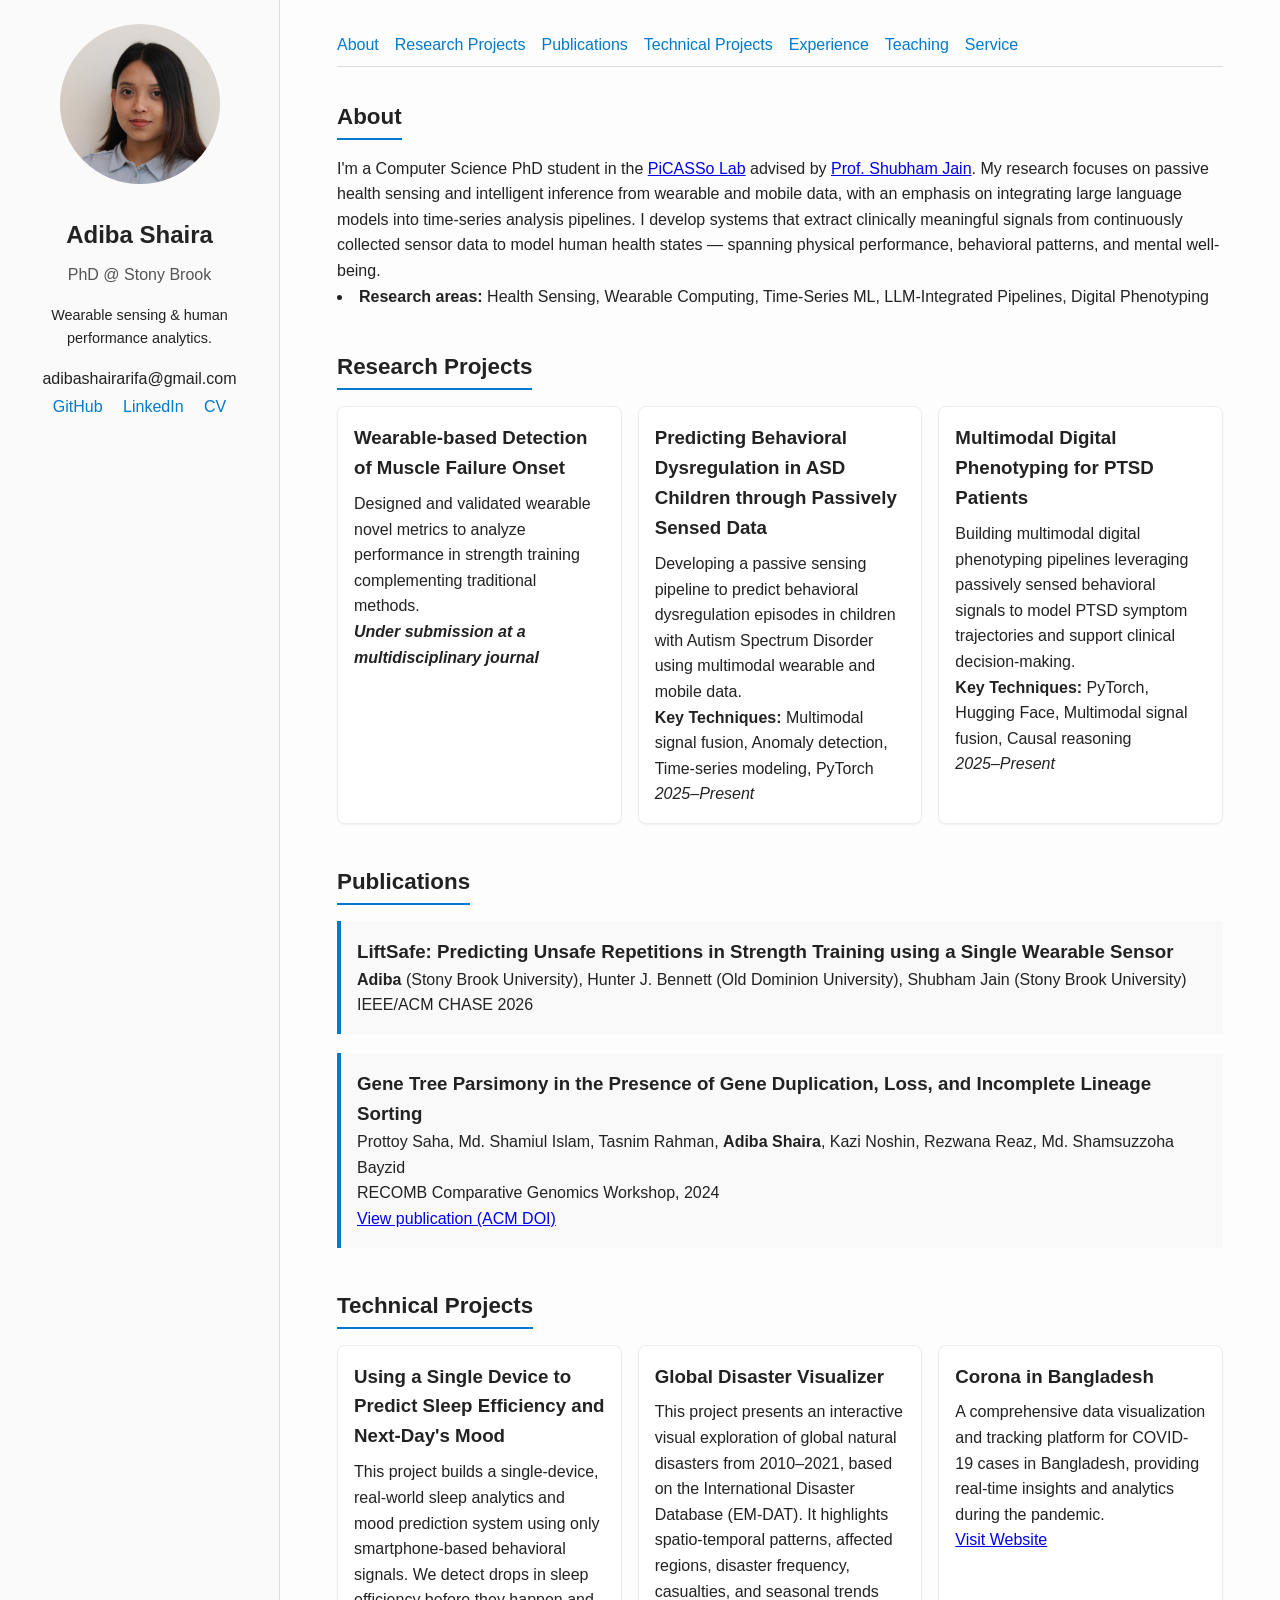
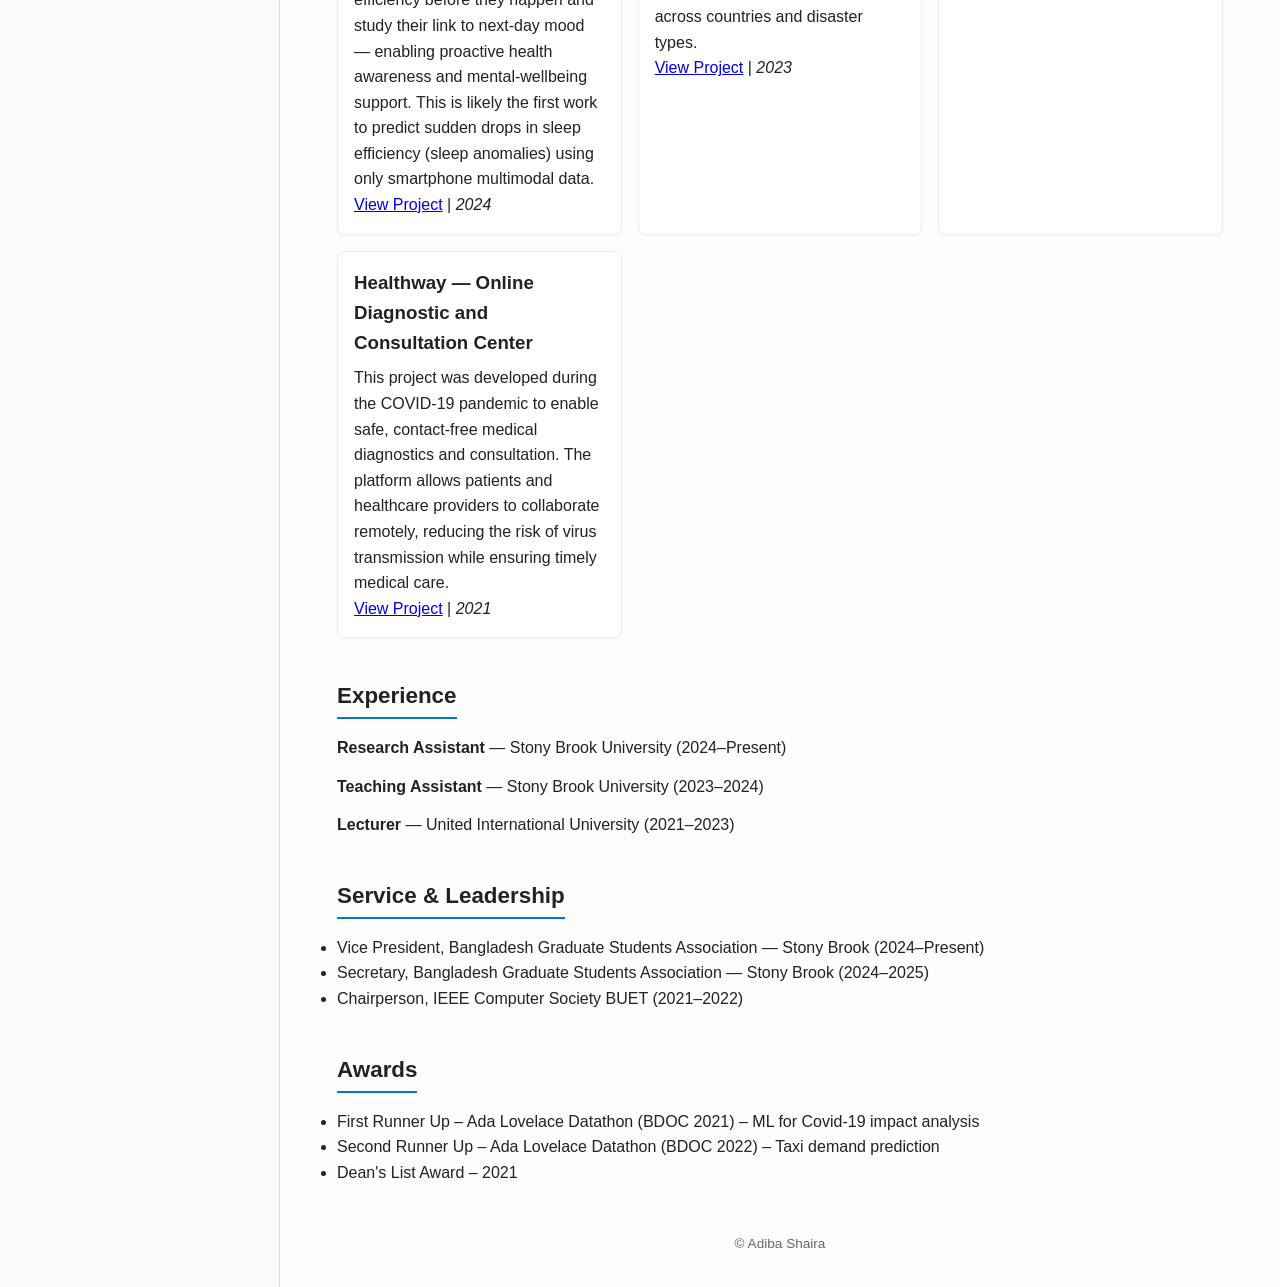
==== index.html @ c3a7bf4b "Update research projects section in index.html Added new research projects with detailed description" ====
<!doctype html>
<html lang="en" data-theme="light">
<head>
  <meta charset="utf-8" />
  <meta name="viewport" content="width=device-width, initial-scale=1" />
  <title>Adiba Shaira — PhD Student</title>
  <meta name="description" content="PhD student at Stony Brook University. Wearable sensing, health sensing, and human performance analytics." />
  <link rel="icon" href="images/adiba_headshot_new.JPG" />
  <link rel="preload" as="image" href="images/adiba_headshot_new.JPG" />
  <link rel="stylesheet" href="style.css" />
  <!-- Open Graph -->
  <meta property="og:title" content="Adiba Shaira — PhD Student" />
  <meta property="og:description" content="Wearable sensing & human performance analytics." />
  <meta property="og:type" content="website" />
  <meta property="og:image" content="images/adiba_headshot_new.JPG" />
  <meta property="og:url" content="https://AdibaShaira.github.io" />
</head>
<body>
  

  <!-- Sidebar -->
  <aside class="sidebar" role="complementary">
    <img src="images/adiba_headshot_new.JPG" alt="Portrait of Adiba Shaira" class="avatar" loading="eager" decoding="async" />
    <h1 class="name">Adiba Shaira</h1>
    <p class="role">PhD @ Stony Brook</p>
    <p class="blurb">Wearable sensing & human performance analytics.</p>
    <div class="contact">
  adibashairarifa@gmail.com
      <a href="https://github.com/AdibaShaira" target="_blank" rel="noopener">GitHub</a>
      <a href="https://www.linkedin.com/in/adiba-shaira" target="_blank" rel="noopener">LinkedIn</a>
      <a href="CV.pdf" target="_blank" rel="noopener">CV</a>
    </div>
  </aside>

  <!-- Main Content -->
  <main id="main" class="content" role="main">
    <nav class="topnav">
      <a href="#about">About</a>
      <a href="#projects">Research Projects</a>
      <a href="#publications">Publications</a>
      <a href="#technical-projects">Technical Projects</a>
      <a href="#experience">Experience</a>
      <a href="#teaching">Teaching</a>
      <a href="#service">Service</a>
    </nav>

    <!-- About -->
    <section id="about">
      <h2>About</h2>
<p>I'm a Computer Science PhD student in the <a href="https://picasso.cs.stonybrook.edu/" target="_blank" rel="noopener">PiCASSo Lab</a> advised by <a href="https://www3.cs.stonybrook.edu/~jain/" target="_blank" rel="noopener">Prof. Shubham Jain</a>. My research focuses on passive health sensing and intelligent inference from wearable and mobile data, with an emphasis on integrating large language models into time-series analysis pipelines. I develop systems that extract clinically meaningful signals from continuously collected sensor data to model human health states — spanning physical performance, behavioral patterns, and mental well-being.</p>
 <li><strong>Research areas:</strong> Health Sensing, Wearable Computing, Time-Series ML, LLM-Integrated Pipelines, Digital Phenotyping</li>  
       
      </ul>
    </section>

<!-- Research Projects -->
<section id="projects">
  <h2>Research Projects</h2>
  <div class="cards">
    <div class="card">
      <h3>Wearable-based Detection of Muscle Failure Onset</h3>
      <p>Designed and validated wearable novel metrics to analyze performance in strength training complementing traditional methods.</p>
      <p class="submission-status"><strong><em>Under submission at a multidisciplinary journal</em></strong></p>
    </div>
    <div class="card">
      <h3>Predicting Behavioral Dysregulation in ASD Children through Passively Sensed Data</h3>
      <p>Developing a passive sensing pipeline to predict behavioral dysregulation episodes in children with Autism Spectrum Disorder using multimodal wearable and mobile data.</p>
      <p><strong>Key Techniques:</strong> Multimodal signal fusion, Anomaly detection, Time-series modeling, PyTorch</p>
      <p><em>2025–Present</em></p>
    </div>
    <div class="card">
      <h3>Multimodal Digital Phenotyping for PTSD Patients</h3>
      <p>Building multimodal digital phenotyping pipelines leveraging passively sensed behavioral signals to model PTSD symptom trajectories and support clinical decision-making.</p>
      <p><strong>Key Techniques:</strong> PyTorch, Hugging Face, Multimodal signal fusion, Causal reasoning</p>
      <p><em>2025–Present</em></p>
    </div>
  </div>
</section>

    <!-- Publications -->
    <section id="publications">
      <h2>Publications</h2>
      <article class="pub">
        <h3>LiftSafe: Predicting Unsafe Repetitions in Strength Training using a Single Wearable Sensor</h3>
        <p><strong>Adiba</strong> (Stony Brook University), Hunter J. Bennett (Old Dominion University), Shubham Jain (Stony Brook University)</p>
        <p class="venue">IEEE/ACM CHASE 2026</p>
      </article>
      <article class="pub">
        <h3>Gene Tree Parsimony in the Presence of Gene Duplication, Loss, and Incomplete Lineage Sorting</h3>
        <p>Prottoy Saha, Md. Shamiul Islam, Tasnim Rahman, <strong>Adiba Shaira</strong>, Kazi Noshin, Rezwana Reaz, Md. Shamsuzzoha Bayzid</p>
        <p class="venue">RECOMB Comparative Genomics Workshop, 2024</p>
        <p><a href="https://dl.acm.org/doi/10.1007/978-3-031-58072-7_6" target="_blank" rel="noopener">View publication (ACM DOI)</a></p>
      </article>
    </section>

    <!-- Technical Projects -->
    <section id="technical-projects">
      <h2>Technical Projects</h2>
      <div class="cards">
        <div class="card">
          <h3>Using a Single Device to Predict Sleep Efficiency and Next-Day's Mood</h3>
          <p>This project builds a single-device, real-world sleep analytics and mood prediction system using only smartphone-based behavioral signals. We detect drops in sleep efficiency before they happen and study their link to next-day mood — enabling proactive health awareness and mental-wellbeing support. This is likely the first work to predict sudden drops in sleep efficiency (sleep anomalies) using only smartphone multimodal data.</p>
          <p><a href="https://github.com/jamaliasultana/sleep_anomaly" target="_blank" rel="noopener">View Project</a> | <em>2024</em></p>
        </div>
        <div class="card">
          <h3>Global Disaster Visualizer</h3>
          <p>This project presents an interactive visual exploration of global natural disasters from 2010–2021, based on the International Disaster Database (EM-DAT). It highlights spatio-temporal patterns, affected regions, disaster frequency, casualties, and seasonal trends across countries and disaster types.</p>
          <p><a href="https://github.com/shahrarfatemi/global_disaster_visualizer" target="_blank" rel="noopener">View Project</a> | <em>2023</em></p>
        </div>
        <div class="card">
          <h3>Corona in Bangladesh</h3>
          <p>A comprehensive data visualization and tracking platform for COVID-19 cases in Bangladesh, providing real-time insights and analytics during the pandemic.</p>
          <p><a href="https://coronainbangladesh.com/" target="_blank" rel="noopener">Visit Website</a></p>
        </div>
        <div class="card">
          <h3>Healthway — Online Diagnostic and Consultation Center</h3>
          <p>This project was developed during the COVID-19 pandemic to enable safe, contact-free medical diagnostics and consultation. The platform allows patients and healthcare providers to collaborate remotely, reducing the risk of virus transmission while ensuring timely medical care.</p>
          <p><a href="https://github.com/meherafrozsworna/online_diagostics_and_consultant_center" target="_blank" rel="noopener">View Project</a> | <em>2021</em></p>
        </div>
      </div>
    </section>

    <!-- Experience -->
    <section id="experience">
      <h2>Experience</h2>
      <ul class="timeline">
        <li><strong>Research Assistant</strong> — Stony Brook University (2024–Present)</li>
        <li><strong>Teaching Assistant</strong> — Stony Brook University (2023–2024)</li>
        <li><strong>Lecturer</strong> — United International University (2021–2023)</li>
        
      </ul>
    </section>


    <!-- Service -->
    <section id="service">
      <h2>Service & Leadership</h2>
      <ul>
         <li>Vice President, Bangladesh Graduate Students Association — Stony Brook (2024–Present)</li>
        <li>Secretary, Bangladesh Graduate Students Association — Stony Brook (2024–2025)</li>
        <li>Chairperson, IEEE Computer Society BUET (2021–2022)</li>
      </ul>
    </section>
    
      <!-- Awards -->
      <section id="awards">
        <h2>Awards</h2>
        <ul>
          <li>First Runner Up – Ada Lovelace Datathon (BDOC 2021) – ML for Covid-19 impact analysis</li>
          <li>Second Runner Up – Ada Lovelace Datathon (BDOC 2022) – Taxi demand prediction</li>
          <li>Dean's List Award – 2021</li>
        </ul>
      </section>

    <!-- Footer -->
    <footer class="footer">
      <span>© <span id="year"></span> Adiba Shaira</span>
    </footer>
  </main>
<!-----google analytics code------>
  <script src="script.js"></script>
  <!-- Google tag (gtag.js) -->
<script async src="https://www.googletagmanager.com/gtag/js?id=G-D6CZ4WPCNH"></script>
<script>
  window.dataLayer = window.dataLayer || [];
  function gtag(){dataLayer.push(arguments);}
  gtag('js', new Date());

  gtag('config', 'G-D6CZ4WPCNH');
</script>
</body>
</html>
---- style.css ----
/* Reset + base */
* {
  margin: 0;
  padding: 0;
  box-sizing: border-box;
}
body {
  display: flex;
  flex-direction: row;
  font-family: Arial, sans-serif;
  line-height: 1.6;
  color: #222;
  background: #fdfdfd;
}

/* Sidebar */
.sidebar {
  width: 280px;
  padding: 1.5rem;
  background: #fafafa;
  border-right: 1px solid #ddd;
  text-align: center;
}
.sidebar .avatar {
  width: 160px;
  height: 160px;
  border-radius: 50%;
  object-fit: cover;
  margin-bottom: 1rem;
}
.sidebar .name {
  font-size: 1.5rem;
  margin: 0.5rem 0;
}
.sidebar .role {
  font-size: 1rem;
  color: #555;
}
.sidebar .blurb {
  font-size: 0.9rem;
  margin: 1rem 0;
}
.sidebar .contact a {
  display: inline-block;
  margin: 0.2rem 0.5rem;
  color: #007acc;
  text-decoration: none;
}
.sidebar .contact a:hover {
  text-decoration: underline;
}

/* Main content */
.content {
  flex: 1;
  padding: 2rem;
  max-width: 950px;
  margin: 0 auto;
}
.topnav {
  display: flex;
  gap: 1rem;
  margin-bottom: 2rem;
  border-bottom: 1px solid #ddd;
  padding-bottom: 0.5rem;
}
.topnav a {
  text-decoration: none;
  color: #007acc;
}
.topnav a:hover {
  text-decoration: underline;
}

/* Sections */
section {
  margin-bottom: 2.5rem;
}
h2 {
  margin-bottom: 1rem;
  font-size: 1.4rem;
  border-bottom: 2px solid #007acc;
  display: inline-block;
  padding-bottom: 0.2rem;
}
.meta {
  margin-top: 1rem;
  list-style: disc;
  margin-left: 1.2rem;
}

/* Projects */
.cards {
  display: grid;
  grid-template-columns: repeat(auto-fill, minmax(250px, 1fr));
  gap: 1rem;
}
.card {
  background: #fff;
  padding: 1rem;
  border: 1px solid #eee;
  border-radius: 8px;
  box-shadow: 0 1px 2px rgba(0,0,0,0.05);
}
.card h3 {
  margin-bottom: 0.5rem;
}

/* Publications */
.pub {
  margin-bottom: 1.2rem;
  padding: 1rem;
  background: #f9f9f9;
  border-left: 4px solid #007acc;
}

/* Timeline */
.timeline {
  list-style: none;
  padding-left: 0;
}
.timeline li {
  margin-bottom: 0.8rem;
}

/* Footer */
.footer {
  margin-top: 3rem;
  text-align: center;
  font-size: 0.85rem;
  color: #666;
}
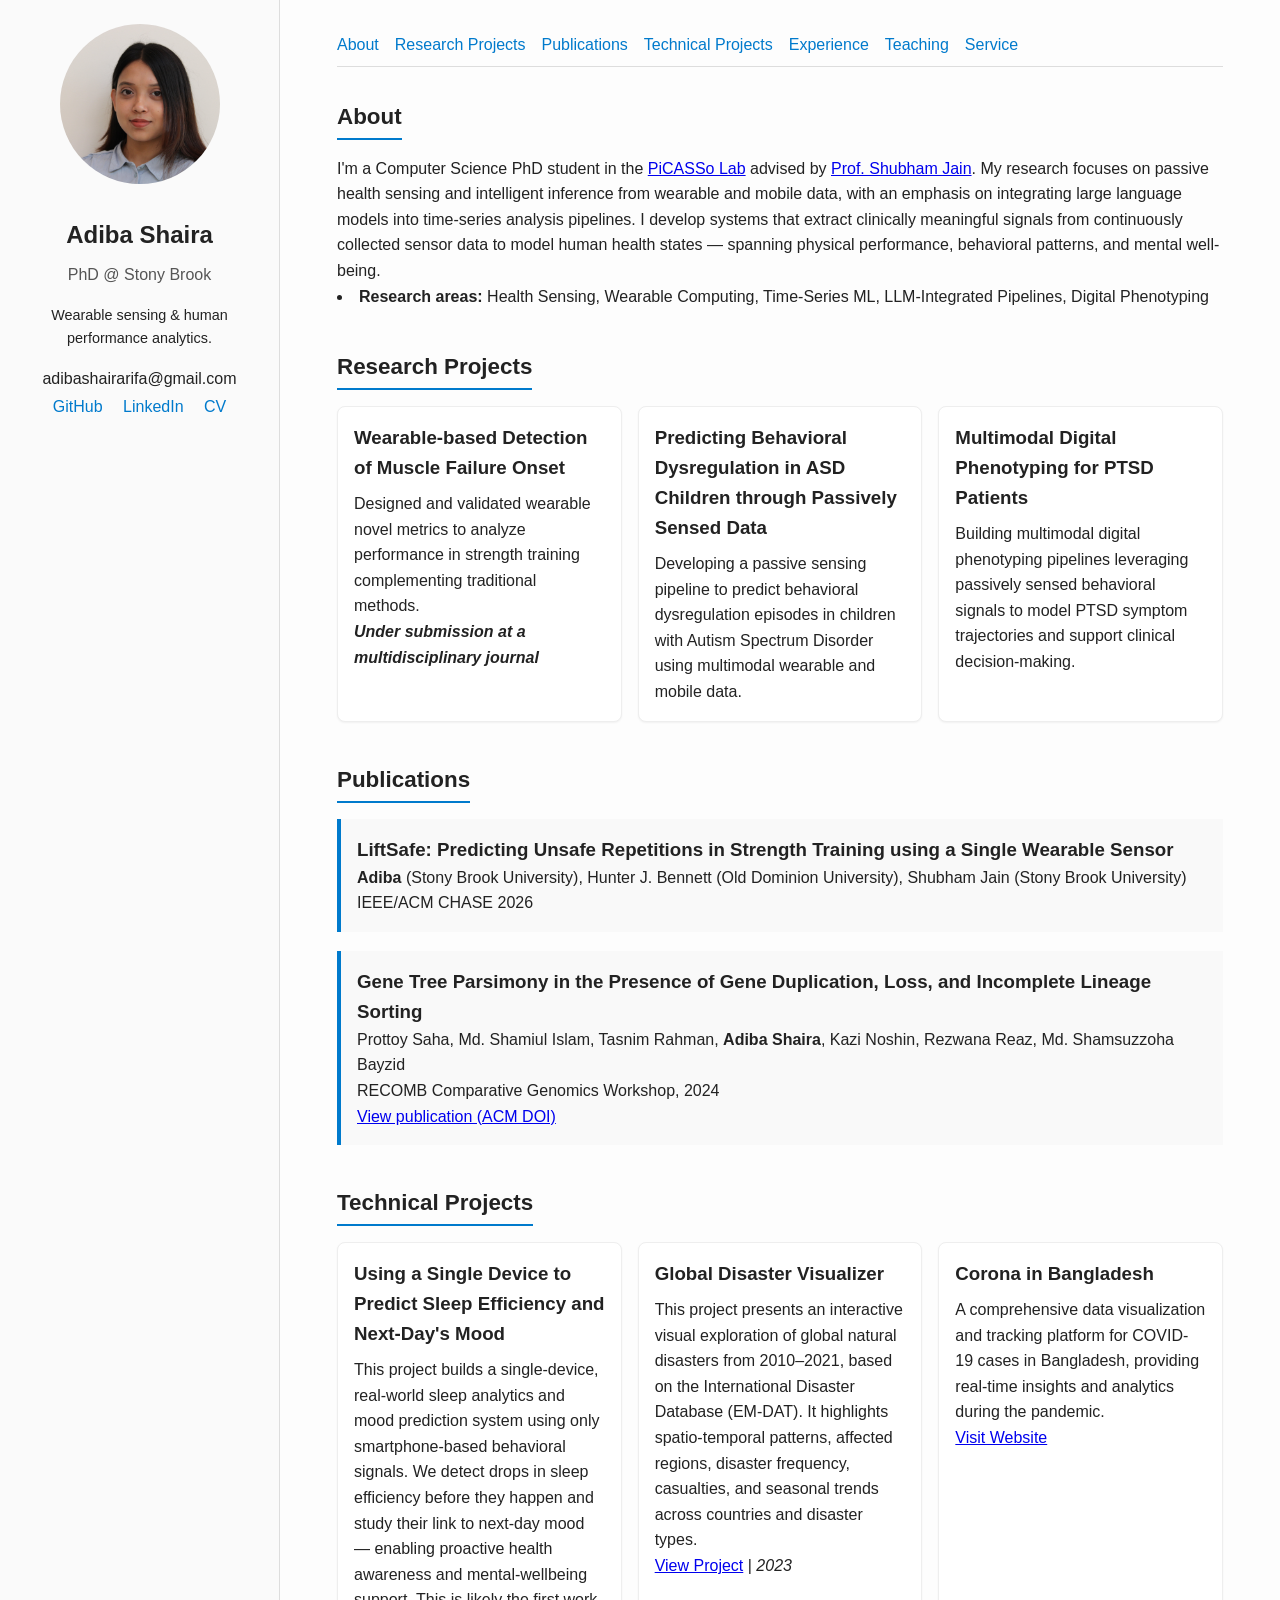
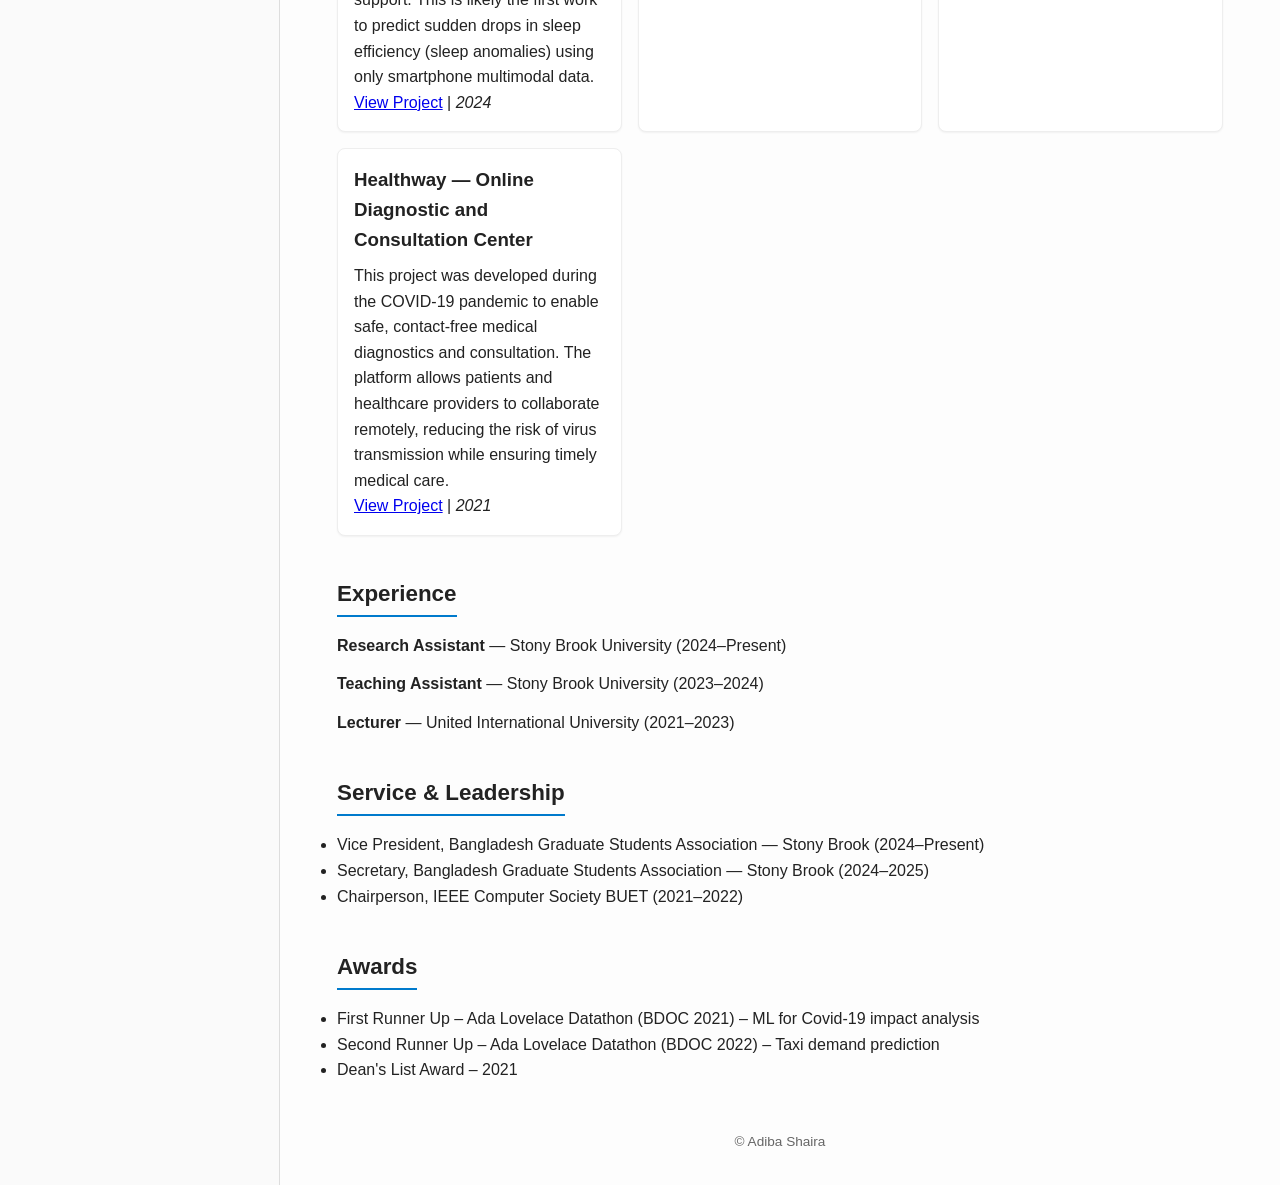
==== commit 4b05210a: "Remove details from project descriptions in index.html Removed key techniques and dates from project" ====
--- a/index.html
+++ b/index.html
@@ -65,14 +65,12 @@
     <div class="card">
       <h3>Predicting Behavioral Dysregulation in ASD Children through Passively Sensed Data</h3>
       <p>Developing a passive sensing pipeline to predict behavioral dysregulation episodes in children with Autism Spectrum Disorder using multimodal wearable and mobile data.</p>
-      <p><strong>Key Techniques:</strong> Multimodal signal fusion, Anomaly detection, Time-series modeling, PyTorch</p>
-      <p><em>2025–Present</em></p>
+     
     </div>
     <div class="card">
       <h3>Multimodal Digital Phenotyping for PTSD Patients</h3>
       <p>Building multimodal digital phenotyping pipelines leveraging passively sensed behavioral signals to model PTSD symptom trajectories and support clinical decision-making.</p>
-      <p><strong>Key Techniques:</strong> PyTorch, Hugging Face, Multimodal signal fusion, Causal reasoning</p>
-      <p><em>2025–Present</em></p>
+      
     </div>
   </div>
 </section>
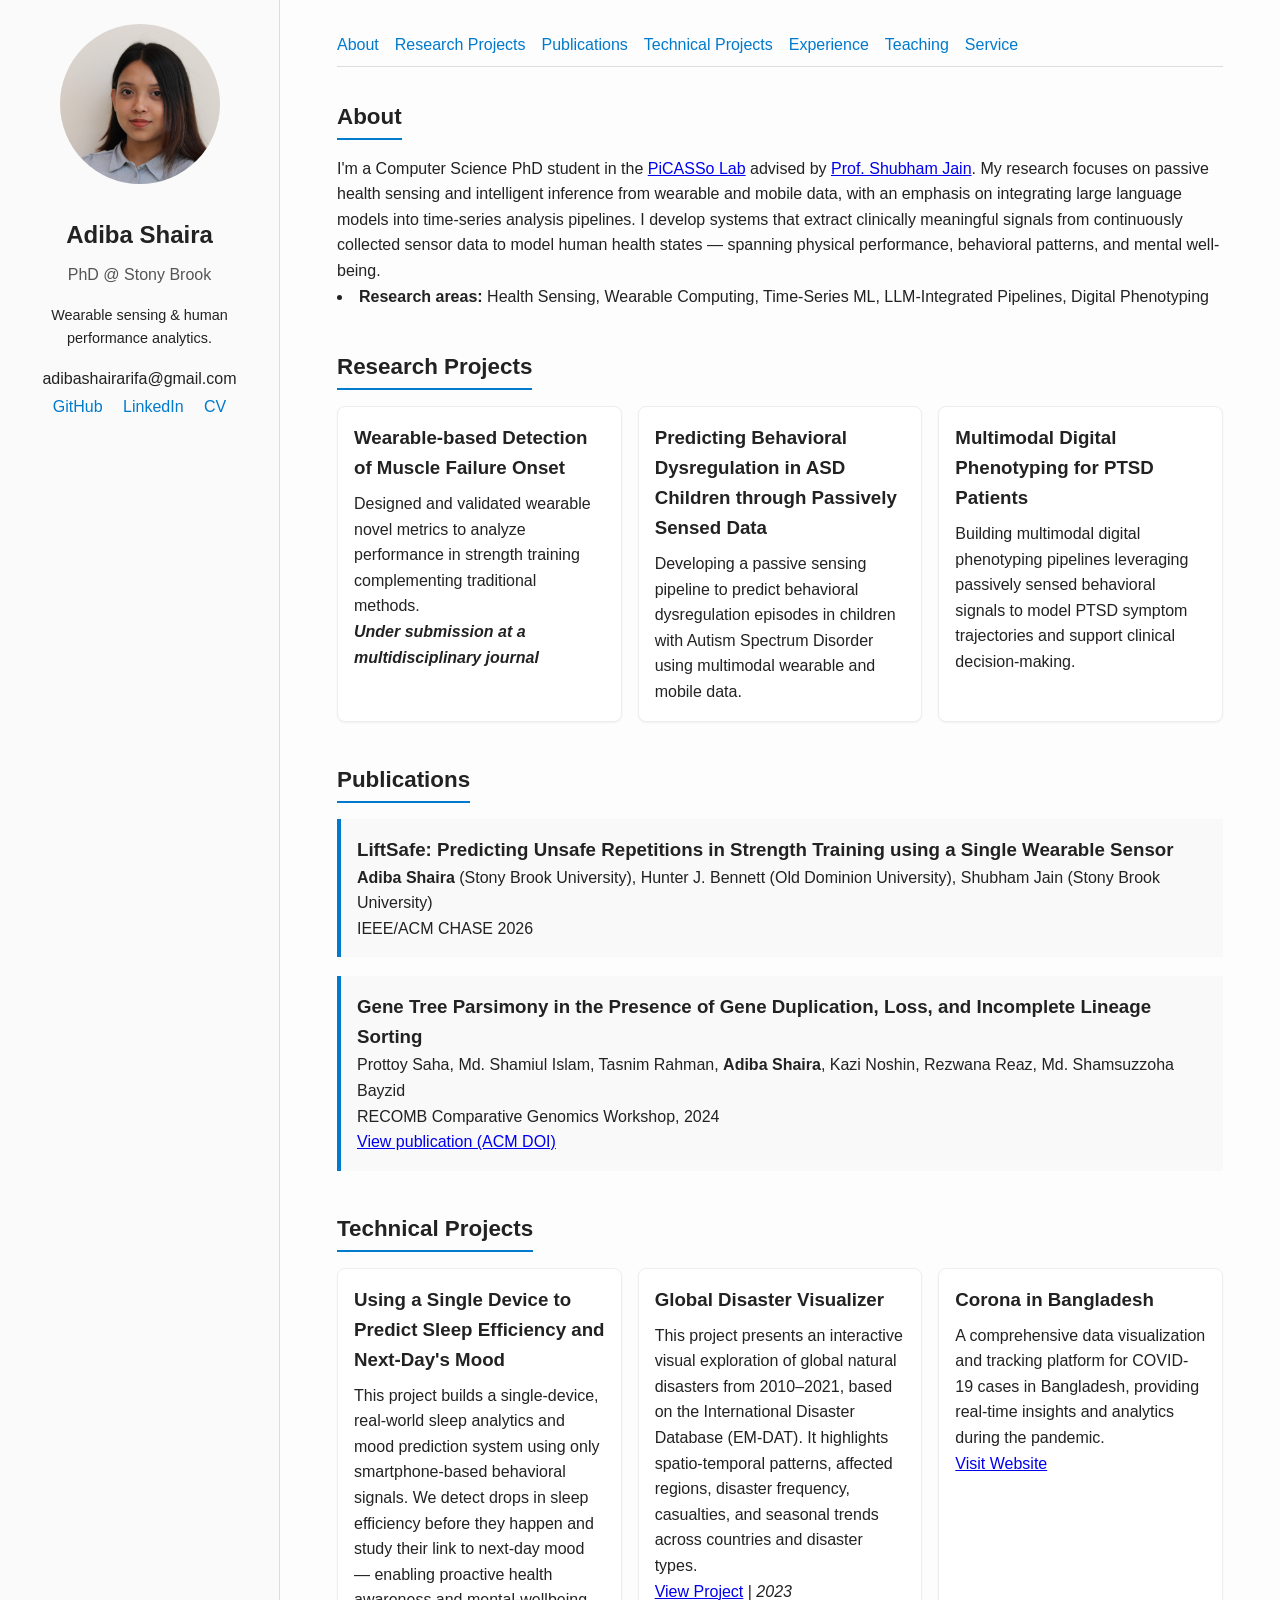
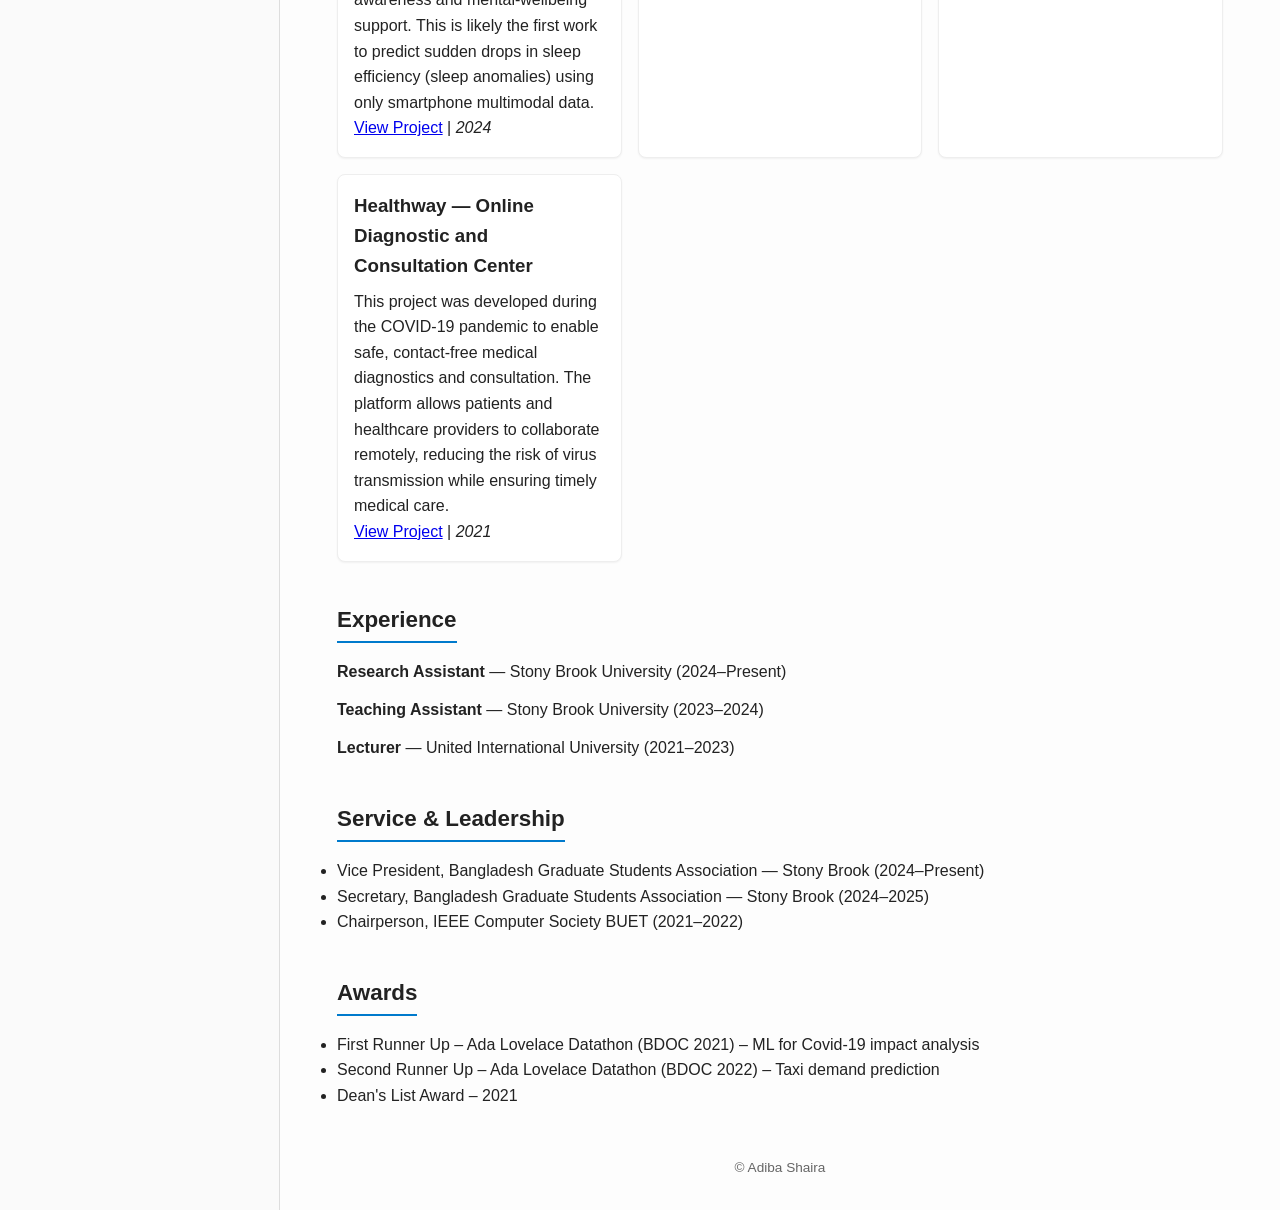
==== commit b36d82cc: "Update author name in publication section" ====
--- a/index.html
+++ b/index.html
@@ -80,7 +80,7 @@
       <h2>Publications</h2>
       <article class="pub">
         <h3>LiftSafe: Predicting Unsafe Repetitions in Strength Training using a Single Wearable Sensor</h3>
-        <p><strong>Adiba</strong> (Stony Brook University), Hunter J. Bennett (Old Dominion University), Shubham Jain (Stony Brook University)</p>
+        <p><strong>Adiba Shaira</strong> (Stony Brook University), Hunter J. Bennett (Old Dominion University), Shubham Jain (Stony Brook University)</p>
         <p class="venue">IEEE/ACM CHASE 2026</p>
       </article>
       <article class="pub">
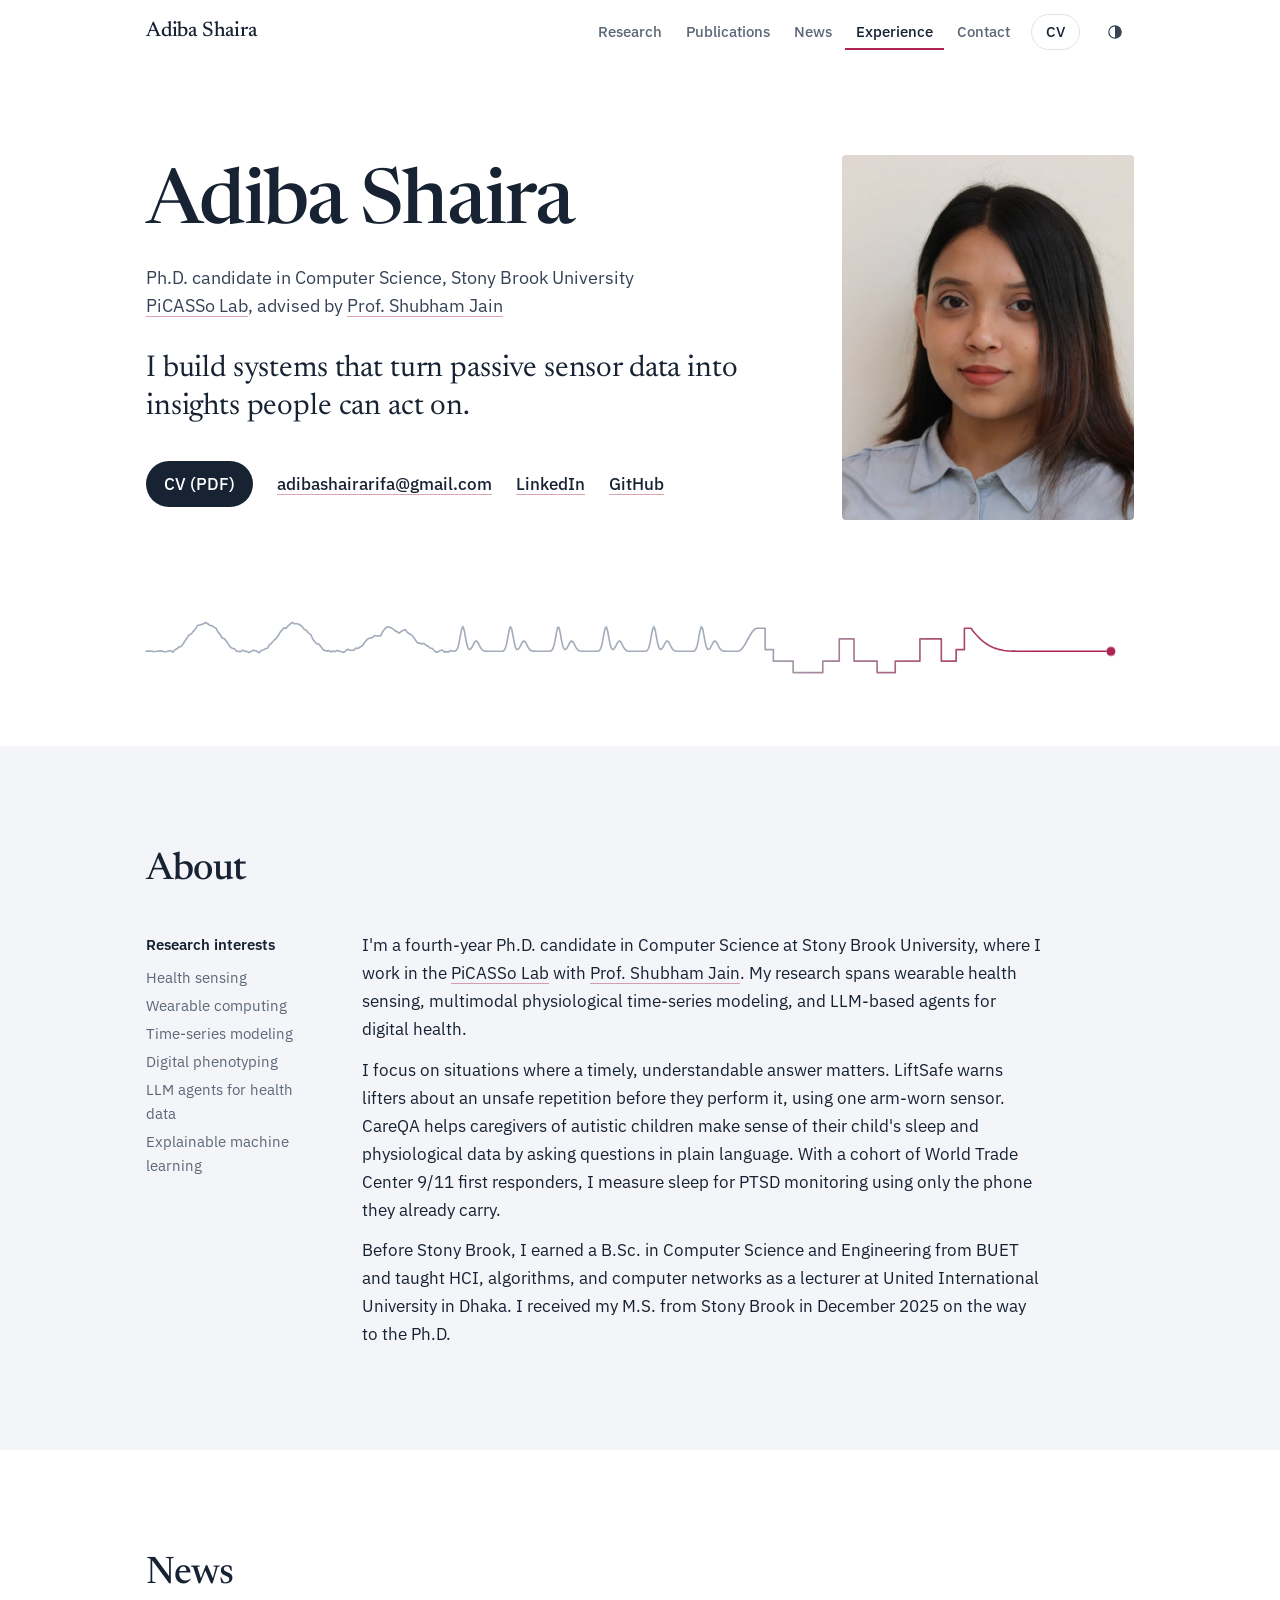
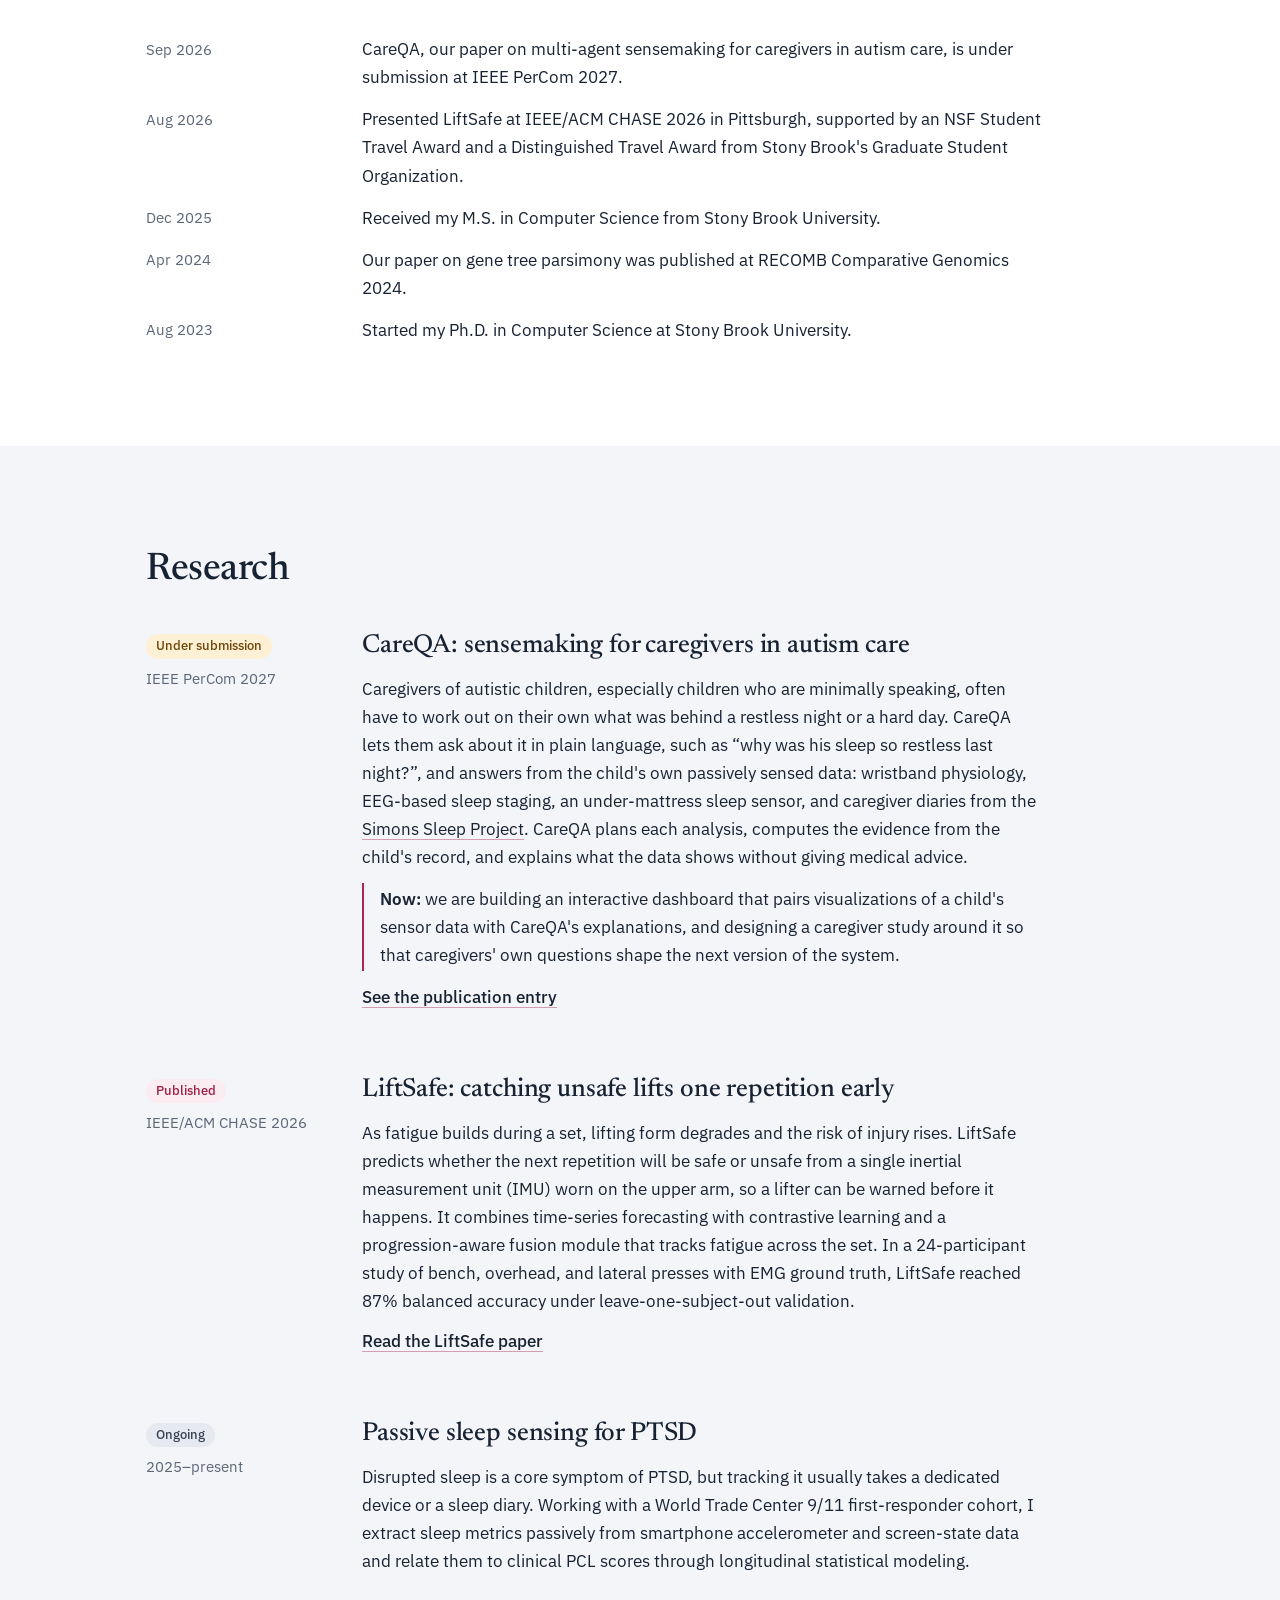
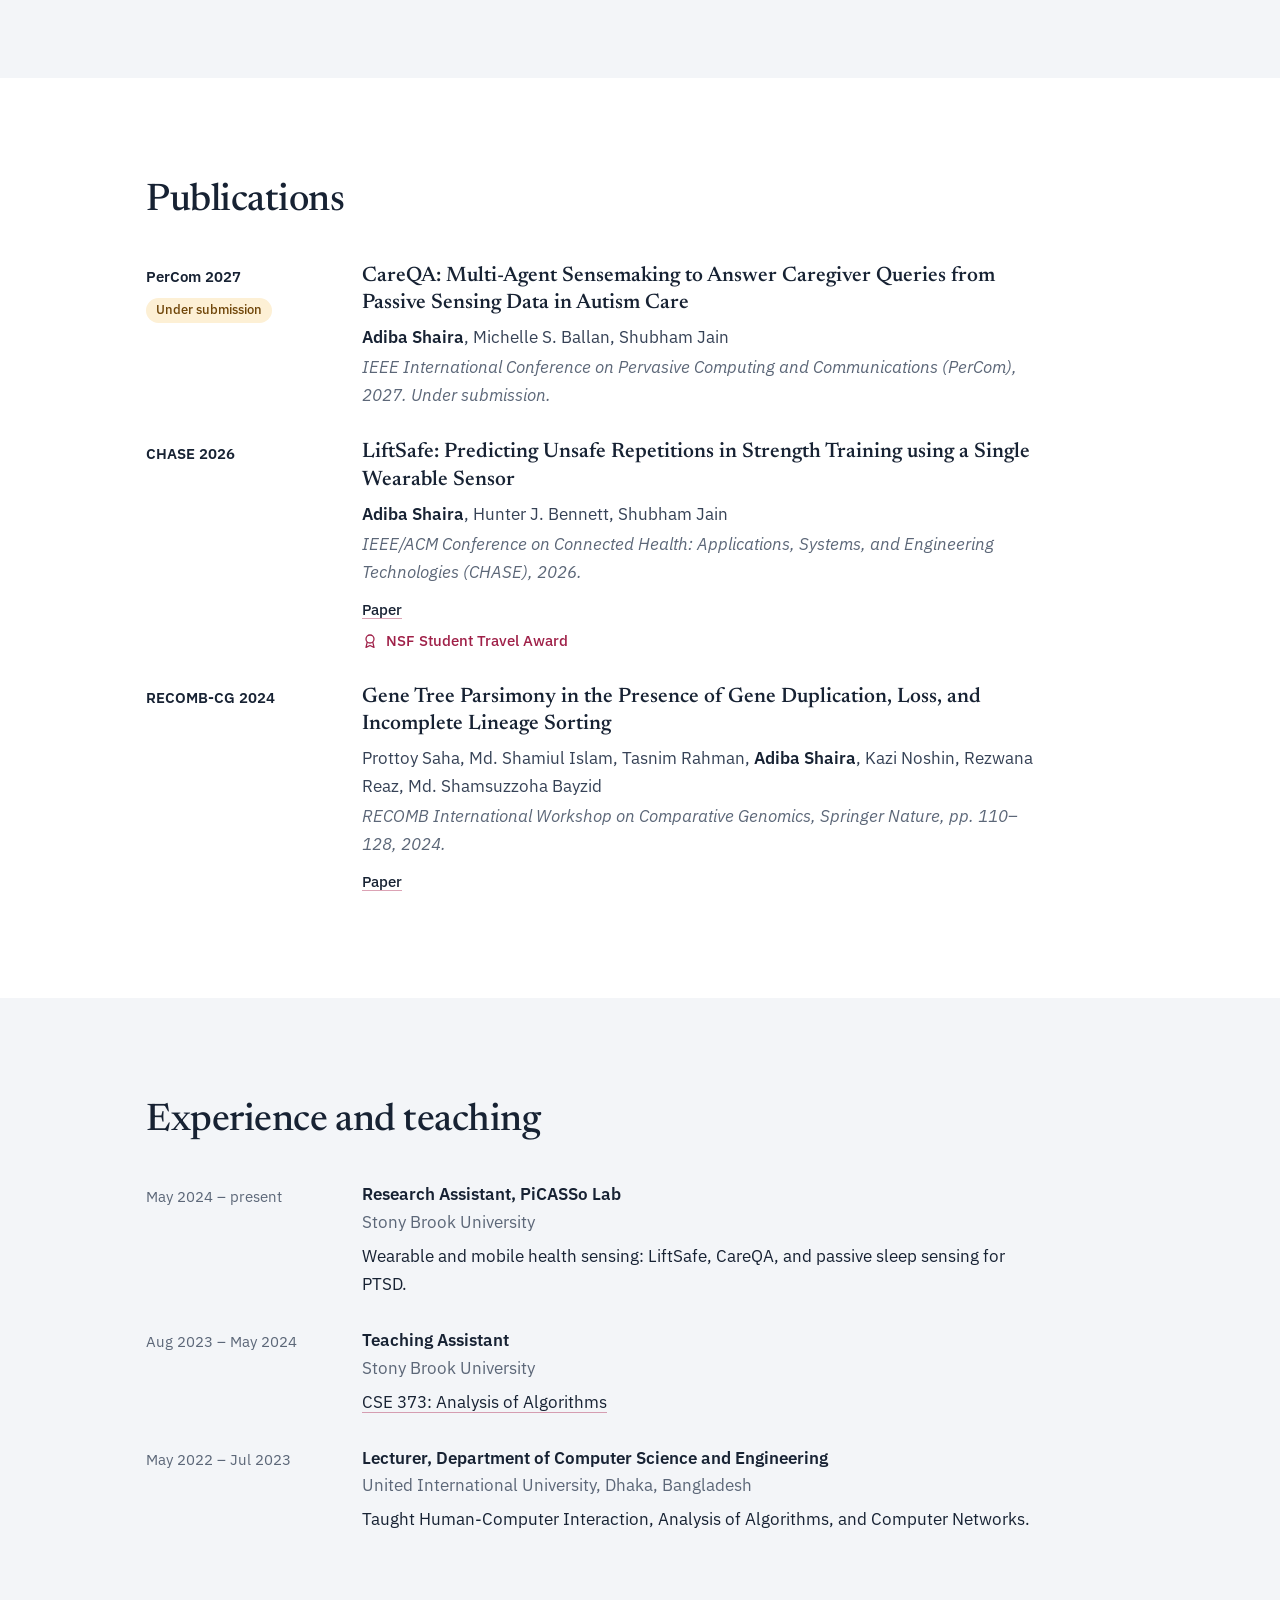
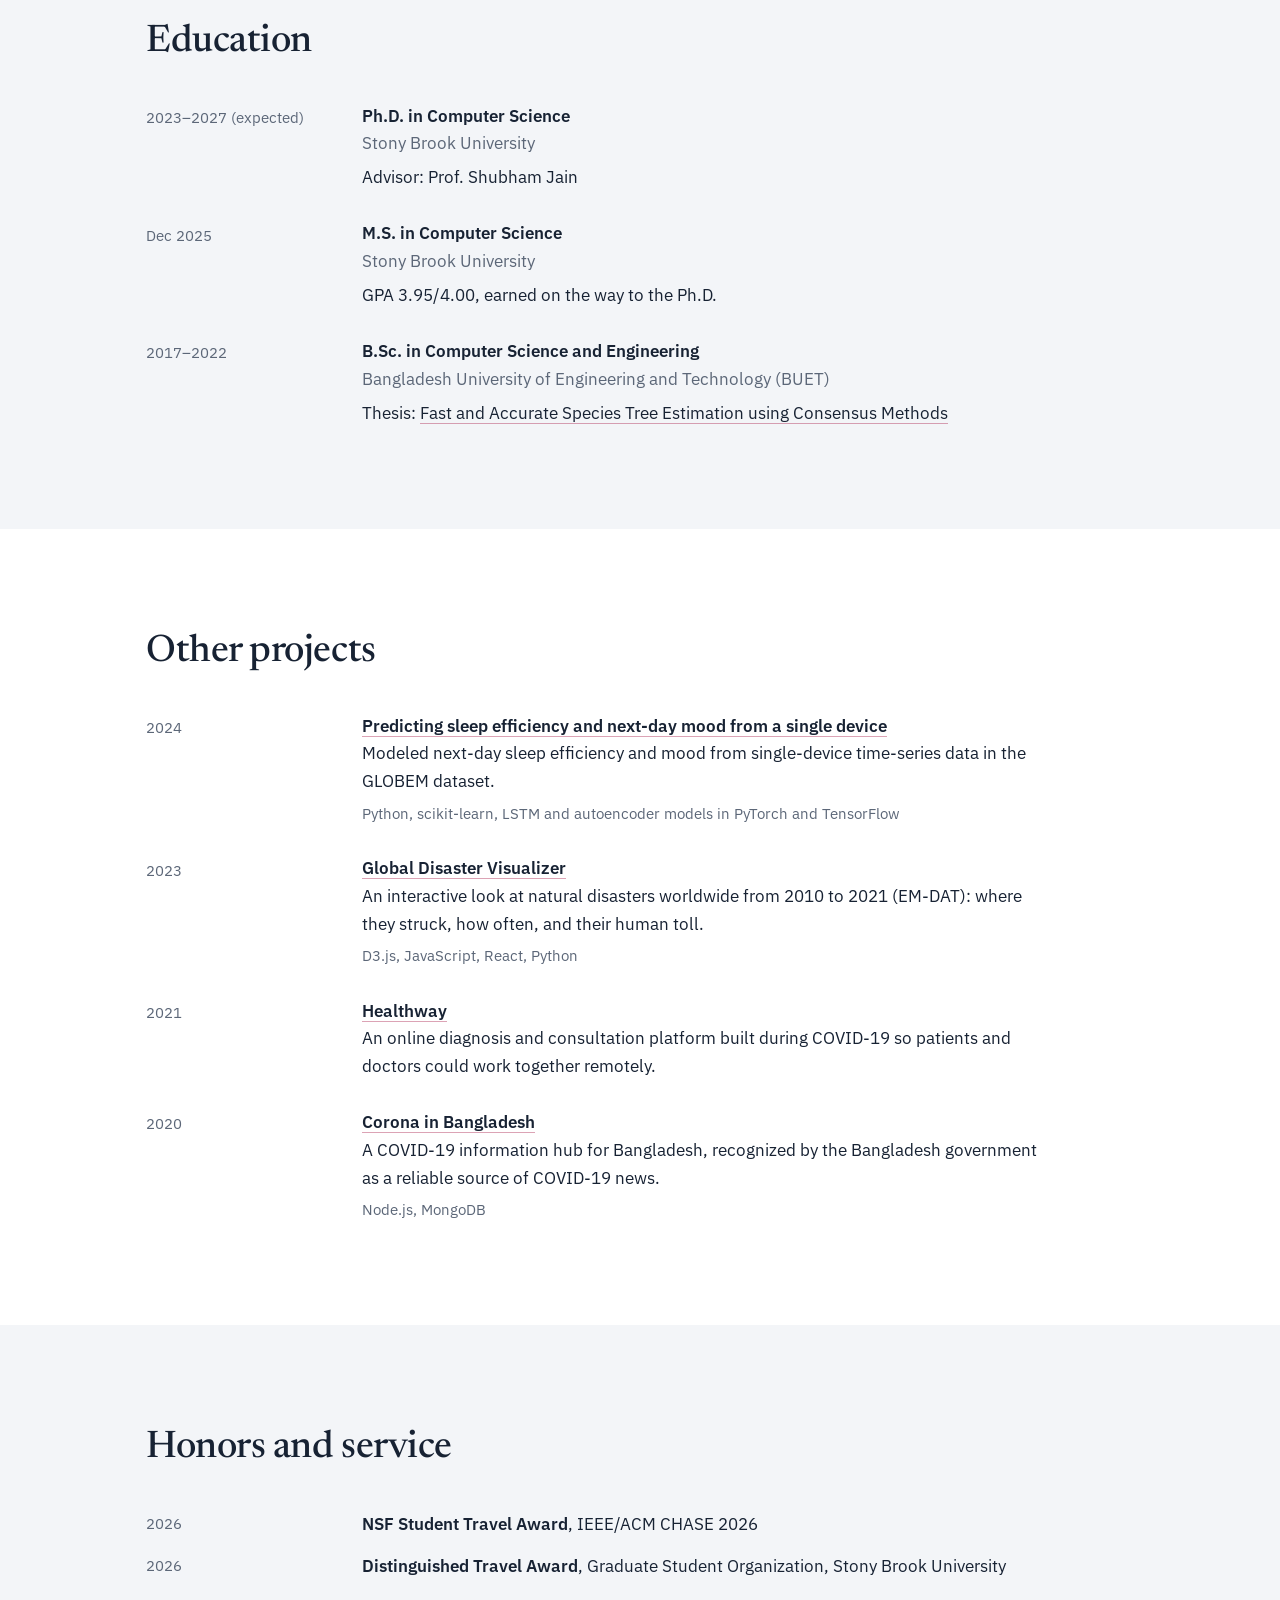
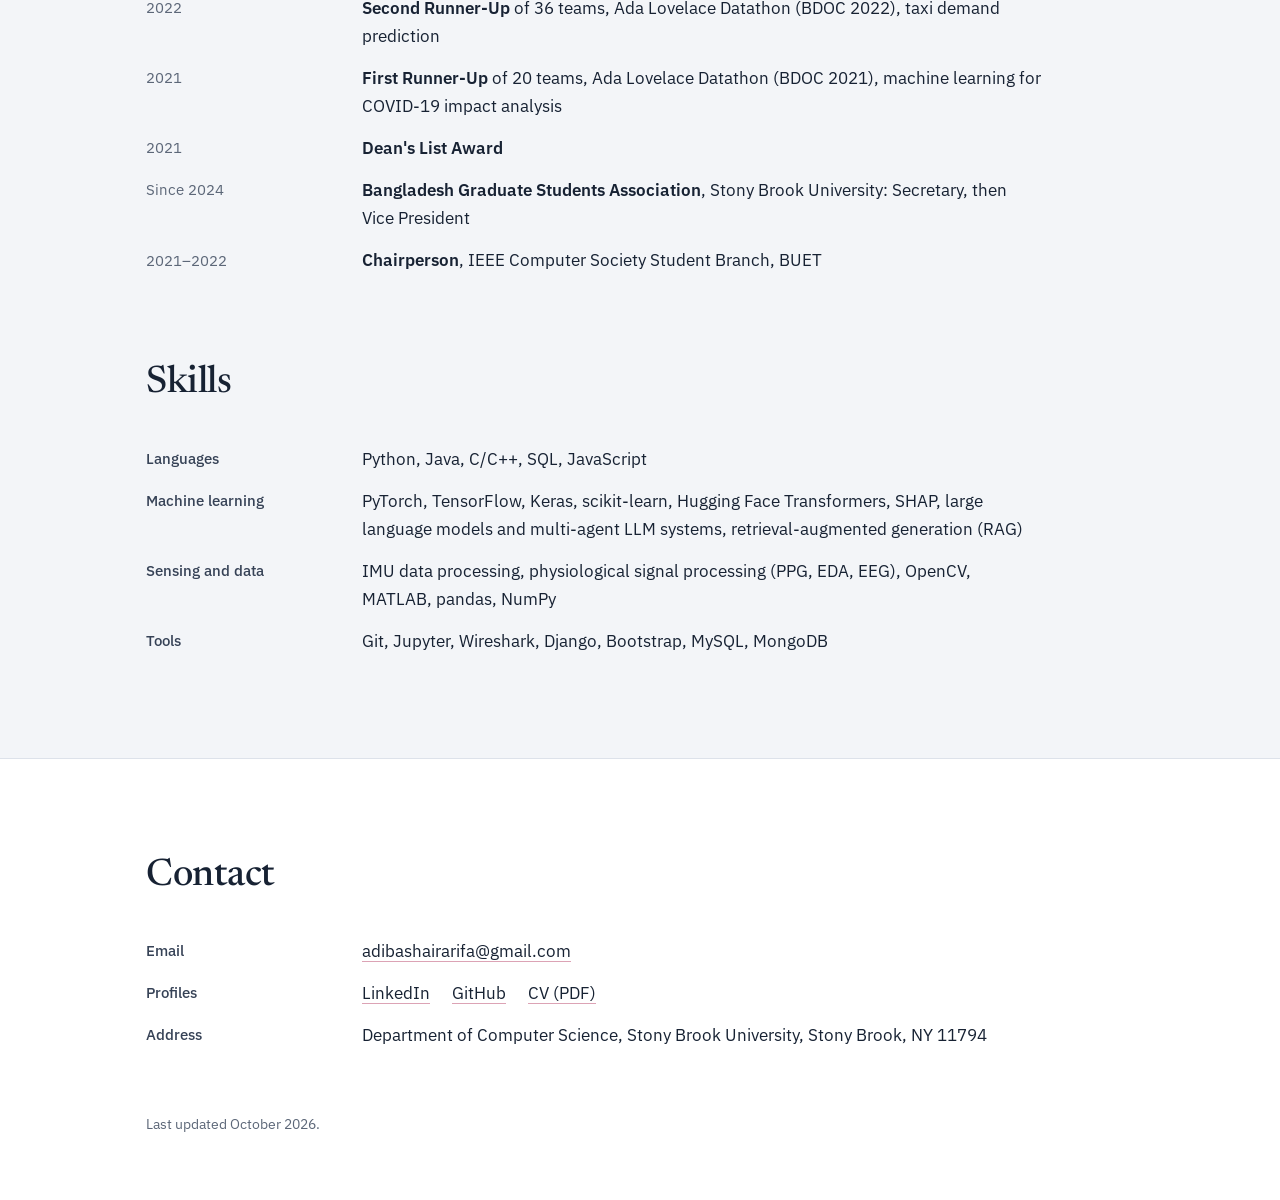
==== commit 16ce79bf: "Redesign the website and update the CV - New single-page design with light and dark themes, self-hos" ====
--- a/index.html
+++ b/index.html
@@ -1,170 +1,461 @@
 <!doctype html>
-<html lang="en" data-theme="light">
+<html lang="en">
 <head>
-  <meta charset="utf-8" />
-  <meta name="viewport" content="width=device-width, initial-scale=1" />
-  <title>Adiba Shaira — PhD Student</title>
-  <meta name="description" content="PhD student at Stony Brook University. Wearable sensing, health sensing, and human performance analytics." />
-  <link rel="icon" href="images/adiba_headshot_new.JPG" />
-  <link rel="preload" as="image" href="images/adiba_headshot_new.JPG" />
-  <link rel="stylesheet" href="style.css" />
-  <!-- Open Graph -->
-  <meta property="og:title" content="Adiba Shaira — PhD Student" />
-  <meta property="og:description" content="Wearable sensing & human performance analytics." />
-  <meta property="og:type" content="website" />
-  <meta property="og:image" content="images/adiba_headshot_new.JPG" />
-  <meta property="og:url" content="https://AdibaShaira.github.io" />
+  <meta charset="utf-8">
+  <meta name="viewport" content="width=device-width, initial-scale=1">
+  <title>Adiba Shaira | Health Sensing, Stony Brook University</title>
+  <meta name="description" content="Adiba Shaira is a Ph.D. candidate in Computer Science at Stony Brook University. She builds wearable and mobile health sensing systems, from predicting unsafe strength-training repetitions (LiftSafe) to LLM-based sensemaking for caregivers in autism care (CareQA).">
+  <meta name="author" content="Adiba Shaira">
+  <link rel="canonical" href="https://adibashaira.github.io/">
+  <meta name="theme-color" content="#ffffff" media="(prefers-color-scheme: light)">
+  <meta name="theme-color" content="#0f1520" media="(prefers-color-scheme: dark)">
+
+  <meta property="og:type" content="profile">
+  <meta property="og:title" content="Adiba Shaira">
+  <meta property="og:description" content="Ph.D. candidate in Computer Science at Stony Brook University, building systems that turn passive sensor data into insights people can act on.">
+  <meta property="og:url" content="https://adibashaira.github.io/">
+  <meta property="og:image" content="https://adibashaira.github.io/assets/img/og-image.jpg">
+  <meta property="og:image:width" content="1200">
+  <meta property="og:image:height" content="630">
+  <meta property="og:image:alt" content="Adiba Shaira, Ph.D. candidate in Computer Science at Stony Brook University">
+  <meta name="twitter:card" content="summary_large_image">
+
+  <link rel="icon" href="assets/img/favicon-32.png" sizes="32x32" type="image/png">
+  <link rel="apple-touch-icon" href="assets/img/apple-touch-icon.png">
+
+  <link rel="preload" href="assets/fonts/newsreader-var.woff2" as="font" type="font/woff2" crossorigin>
+  <link rel="preload" href="assets/fonts/plex-sans-var.woff2" as="font" type="font/woff2" crossorigin>
+  <link rel="stylesheet" href="assets/css/site.css">
+
+  <script>
+    (function () {
+      var root = document.documentElement;
+      root.classList.add('js');
+      try {
+        var saved = localStorage.getItem('theme');
+        if (saved === 'light' || saved === 'dark') root.setAttribute('data-theme', saved);
+      } catch (e) {}
+    })();
+  </script>
+
+  <script type="application/ld+json">
+  {
+    "@context": "https://schema.org",
+    "@type": "Person",
+    "name": "Adiba Shaira",
+    "url": "https://adibashaira.github.io/",
+    "image": "https://adibashaira.github.io/assets/img/adiba-shaira.jpg",
+    "jobTitle": "Ph.D. Candidate in Computer Science",
+    "affiliation": { "@type": "CollegeOrUniversity", "name": "Stony Brook University" },
+    "alumniOf": [
+      { "@type": "CollegeOrUniversity", "name": "Stony Brook University" },
+      { "@type": "CollegeOrUniversity", "name": "Bangladesh University of Engineering and Technology" }
+    ],
+    "knowsAbout": ["Health sensing", "Wearable computing", "Time-series machine learning", "Large language models", "Digital phenotyping"],
+    "sameAs": ["https://www.linkedin.com/in/adiba-shaira", "https://github.com/AdibaShaira"]
+  }
+  </script>
+
+  <!-- Google tag (gtag.js) -->
+  <script async src="https://www.googletagmanager.com/gtag/js?id=G-D6CZ4WPCNH"></script>
+  <script>
+    window.dataLayer = window.dataLayer || [];
+    function gtag(){dataLayer.push(arguments);}
+    gtag('js', new Date());
+    gtag('config', 'G-D6CZ4WPCNH');
+  </script>
 </head>
 <body>
-  
-
-  <!-- Sidebar -->
-  <aside class="sidebar" role="complementary">
-    <img src="images/adiba_headshot_new.JPG" alt="Portrait of Adiba Shaira" class="avatar" loading="eager" decoding="async" />
-    <h1 class="name">Adiba Shaira</h1>
-    <p class="role">PhD @ Stony Brook</p>
-    <p class="blurb">Wearable sensing & human performance analytics.</p>
-    <div class="contact">
-  adibashairarifa@gmail.com
-      <a href="https://github.com/AdibaShaira" target="_blank" rel="noopener">GitHub</a>
-      <a href="https://www.linkedin.com/in/adiba-shaira" target="_blank" rel="noopener">LinkedIn</a>
-      <a href="CV.pdf" target="_blank" rel="noopener">CV</a>
+  <a class="skip-link" href="#main">Skip to content</a>
+
+  <header class="topbar">
+    <div class="container topbar__inner">
+      <a class="topbar__name" href="#top">Adiba Shaira</a>
+      <nav class="nav" id="site-nav" aria-label="Sections">
+        <ul class="nav__list">
+          <li><a class="nav__link" href="#research">Research</a></li>
+          <li><a class="nav__link" href="#publications">Publications</a></li>
+          <li><a class="nav__link" href="#news">News</a></li>
+          <li><a class="nav__link" href="#experience">Experience</a></li>
+          <li><a class="nav__link" href="#contact">Contact</a></li>
+          <li><a class="nav__link nav__link--cv" href="CV.pdf">CV</a></li>
+        </ul>
+      </nav>
+      <div class="topbar__tools">
+        <button class="icon-button" type="button" data-theme-toggle aria-label="Switch to dark theme">
+          <svg viewBox="0 0 24 24" width="18" height="18" aria-hidden="true" focusable="false">
+            <circle cx="12" cy="12" r="8.25" fill="none" stroke="currentColor" stroke-width="1.6"/>
+            <path d="M12 3.75a8.25 8.25 0 0 1 0 16.5z" fill="currentColor"/>
+          </svg>
+        </button>
+        <button class="icon-button menu-toggle" type="button" data-menu-toggle aria-expanded="false" aria-controls="site-nav" aria-label="Open section menu">
+          <svg viewBox="0 0 24 24" width="20" height="20" aria-hidden="true" focusable="false">
+            <path d="M4 7h16M4 12h16M4 17h16" fill="none" stroke="currentColor" stroke-width="1.7" stroke-linecap="round"/>
+          </svg>
+        </button>
+      </div>
     </div>
-  </aside>
-
-  <!-- Main Content -->
-  <main id="main" class="content" role="main">
-    <nav class="topnav">
-      <a href="#about">About</a>
-      <a href="#projects">Research Projects</a>
-      <a href="#publications">Publications</a>
-      <a href="#technical-projects">Technical Projects</a>
-      <a href="#experience">Experience</a>
-      <a href="#teaching">Teaching</a>
-      <a href="#service">Service</a>
-    </nav>
-
-    <!-- About -->
-    <section id="about">
-      <h2>About</h2>
-<p>I'm a Computer Science PhD student in the <a href="https://picasso.cs.stonybrook.edu/" target="_blank" rel="noopener">PiCASSo Lab</a> advised by <a href="https://www3.cs.stonybrook.edu/~jain/" target="_blank" rel="noopener">Prof. Shubham Jain</a>. My research focuses on passive health sensing and intelligent inference from wearable and mobile data, with an emphasis on integrating large language models into time-series analysis pipelines. I develop systems that extract clinically meaningful signals from continuously collected sensor data to model human health states — spanning physical performance, behavioral patterns, and mental well-being.</p>
- <li><strong>Research areas:</strong> Health Sensing, Wearable Computing, Time-Series ML, LLM-Integrated Pipelines, Digital Phenotyping</li>  
-       
-      </ul>
-    </section>
-
-<!-- Research Projects -->
-<section id="projects">
-  <h2>Research Projects</h2>
-  <div class="cards">
-    <div class="card">
-      <h3>Wearable-based Detection of Muscle Failure Onset</h3>
-      <p>Designed and validated wearable novel metrics to analyze performance in strength training complementing traditional methods.</p>
-      <p class="submission-status"><strong><em>Under submission at a multidisciplinary journal</em></strong></p>
+  </header>
+
+  <main id="main">
+    <section class="hero" id="top" aria-labelledby="name">
+      <div class="container">
+        <div class="hero__grid">
+          <div class="hero__text">
+            <h1 class="hero__name" id="name">Adiba Shaira</h1>
+            <p class="hero__role">Ph.D. candidate in Computer Science, Stony Brook University</p>
+            <p class="hero__role"><a href="https://picasso.cs.stonybrook.edu/">PiCASSo Lab</a>, advised by <a href="https://www3.cs.stonybrook.edu/~jain/">Prof. Shubham Jain</a></p>
+            <p class="hero__lede">I build systems that turn passive sensor data into insights people can act on.</p>
+            <ul class="hero__links">
+              <li><a class="button" href="CV.pdf">CV (PDF)</a></li>
+              <li><a href="mailto:adibashairarifa@gmail.com">adibashairarifa@gmail.com</a></li>
+              <li><a href="https://www.linkedin.com/in/adiba-shaira" rel="me">LinkedIn</a></li>
+              <li><a href="https://github.com/AdibaShaira" rel="me">GitHub</a></li>
+            </ul>
+          </div>
+          <figure class="hero__photo">
+            <picture>
+              <source srcset="assets/img/adiba-shaira.webp" type="image/webp">
+              <img src="assets/img/adiba-shaira.jpg" width="720" height="900" alt="Portrait of Adiba Shaira" fetchpriority="high">
+            </picture>
+          </figure>
+        </div>
+
+        <div class="signal" aria-hidden="true">
+          <svg viewBox="0 0 1200 120" preserveAspectRatio="xMidYMid meet" focusable="false">
+            <defs>
+              <linearGradient id="signal-gradient" x1="0" y1="0" x2="1200" y2="0" gradientUnits="userSpaceOnUse">
+                <stop offset="0" class="signal__stop-raw"/>
+                <stop offset="0.6" class="signal__stop-raw"/>
+                <stop offset="0.9" class="signal__stop-insight"/>
+                <stop offset="1" class="signal__stop-insight"/>
+              </linearGradient>
+            </defs>
+            <path class="signal__trace" pathLength="1" d="M0.0 72.0 L2.5 71.9 L5.0 71.9 L7.5 72.0 L10.0 72.6 L12.5 72.0 L15.0 71.8 L17.5 71.3 L20.0 71.8 L22.5 72.9 L25.0 72.2 L27.5 71.8 L30.0 71.0 L32.5 73.0 L35.0 70.4 L37.5 69.0 L40.0 66.6 L42.5 66.3 L45.0 63.1 L47.5 59.1 L50.0 55.5 L52.5 52.0 L55.0 51.0 L57.5 47.8 L60.0 45.2 L62.5 40.4 L65.0 40.4 L67.5 39.3 L70.0 38.6 L72.5 37.1 L75.0 38.5 L77.5 40.6 L80.0 40.9 L82.5 42.7 L85.0 44.0 L87.5 48.7 L90.0 51.6 L92.5 55.9 L95.0 56.6 L97.5 59.6 L100.0 63.3 L102.5 67.1 L105.0 68.5 L107.5 69.0 L110.0 71.9 L112.5 72.1 L115.0 72.4 L117.5 70.6 L120.0 72.1 L122.5 72.1 L125.0 73.4 L127.5 72.2 L130.0 70.9 L132.5 71.0 L135.0 72.3 L137.5 73.7 L140.0 70.9 L142.5 70.4 L145.0 68.8 L147.5 68.3 L150.0 64.1 L152.5 62.0 L155.0 59.2 L157.5 57.0 L160.0 53.9 L162.5 49.5 L165.0 46.3 L167.5 43.6 L170.0 44.2 L172.5 41.0 L175.0 38.9 L177.5 36.8 L180.0 38.6 L182.5 38.6 L185.0 38.9 L187.5 40.3 L190.0 42.4 L192.5 45.6 L195.0 46.8 L197.5 50.0 L200.0 51.5 L202.5 57.1 L205.0 60.4 L207.5 63.0 L210.0 63.3 L212.5 66.4 L215.0 70.0 L217.5 71.0 L220.0 71.8 L222.5 71.2 L225.0 72.8 L227.5 71.6 L230.0 72.4 L232.5 70.9 L235.0 71.9 L237.5 72.6 L240.0 73.3 L242.5 71.6 L245.0 69.5 L247.5 70.8 L250.0 70.7 L252.5 70.7 L255.0 68.0 L257.5 68.6 L260.0 66.7 L262.5 65.5 L265.0 61.9 L267.5 58.9 L270.0 56.7 L272.5 55.7 L275.0 55.4 L277.5 52.8 L280.0 53.4 L282.5 53.3 L285.0 53.4 L287.5 48.1 L290.0 44.9 L292.5 42.5 L295.0 42.7 L297.5 43.5 L300.0 44.8 L302.5 47.2 L305.0 48.1 L307.5 50.1 L310.0 47.8 L312.5 46.7 L315.0 45.7 L317.5 49.3 L320.0 50.7 L322.5 52.3 L325.0 55.0 L327.5 58.7 L330.0 62.1 L332.5 62.1 L335.0 63.1 L337.5 62.2 L340.0 64.7 L342.5 65.8 L345.0 68.0 L347.5 68.4 L350.0 71.1 L352.5 73.2 L355.0 72.4 L357.5 71.1 L360.0 70.4 L362.5 73.0 L365.0 72.4 L367.5 72.9 L370.0 71.1 L372.0 72.0 L373.6 72.0 L375.2 71.8 L376.8 70.9 L378.4 68.5 L380.0 62.9 L381.6 54.3 L383.2 45.6 L384.8 42.0 L386.4 46.0 L388.0 54.7 L389.6 63.2 L391.2 68.3 L392.8 69.9 L394.4 69.2 L396.0 66.9 L397.6 63.8 L399.2 60.8 L400.8 59.4 L402.4 60.3 L404.0 62.9 L405.6 66.2 L407.2 68.9 L408.8 70.6 L410.4 71.5 L412.0 71.9 L413.6 72.0 L415.2 72.0 L416.8 72.0 L418.4 72.0 L420.0 72.0 L421.6 72.0 L423.2 72.0 L424.8 72.0 L426.4 72.0 L428.0 72.0 L429.6 72.0 L431.2 72.0 L432.8 71.8 L434.4 71.3 L436.0 69.3 L437.6 64.7 L439.2 56.6 L440.8 47.5 L442.4 42.2 L444.0 44.3 L445.6 52.4 L447.2 61.3 L448.8 67.4 L450.4 69.8 L452.0 69.6 L453.6 67.6 L455.2 64.6 L456.8 61.4 L458.4 59.6 L460.0 59.9 L461.6 62.2 L463.2 65.4 L464.8 68.3 L466.4 70.3 L468.0 71.4 L469.6 71.8 L471.2 71.9 L472.8 72.0 L474.4 72.0 L476.0 72.0 L477.6 72.0 L479.2 72.0 L480.8 72.0 L482.4 72.0 L484.0 72.0 L485.6 72.0 L487.2 72.0 L488.8 72.0 L490.4 71.9 L492.0 71.5 L493.6 70.0 L495.2 66.1 L496.8 58.9 L498.4 49.6 L500.0 42.9 L501.6 43.1 L503.2 50.1 L504.8 59.3 L506.4 66.2 L508.0 69.5 L509.6 69.8 L511.2 68.2 L512.8 65.4 L514.4 62.2 L516.0 59.9 L517.6 59.6 L519.2 61.5 L520.8 64.6 L522.4 67.7 L524.0 69.9 L525.6 71.2 L527.2 71.7 L528.8 71.9 L530.4 72.0 L532.0 72.0 L533.6 72.0 L535.2 72.0 L536.8 72.0 L538.4 72.0 L540.0 72.0 L541.6 72.0 L543.2 72.0 L544.8 72.0 L546.4 72.0 L548.0 71.9 L549.6 71.6 L551.2 70.5 L552.8 67.4 L554.4 61.0 L556.0 51.9 L557.6 44.1 L559.2 42.3 L560.8 47.9 L562.4 57.1 L564.0 64.8 L565.6 69.0 L567.2 70.0 L568.8 68.8 L570.4 66.2 L572.0 62.9 L573.6 60.3 L575.2 59.4 L576.8 60.8 L578.4 63.8 L580.0 67.0 L581.6 69.5 L583.2 70.9 L584.8 71.6 L586.4 71.9 L588.0 72.0 L589.6 72.0 L591.2 72.0 L592.8 72.0 L594.4 72.0 L596.0 72.0 L597.6 72.0 L599.2 72.0 L600.8 72.0 L602.4 72.0 L604.0 72.0 L605.6 72.0 L607.2 71.8 L608.8 70.9 L610.4 68.5 L612.0 62.9 L613.6 54.3 L615.2 45.6 L616.8 42.0 L618.4 46.0 L620.0 54.7 L621.6 63.2 L623.2 68.3 L624.8 69.9 L626.4 69.2 L628.0 66.9 L629.6 63.8 L631.2 60.8 L632.8 59.4 L634.4 60.3 L636.0 62.9 L637.6 66.2 L639.2 68.9 L640.8 70.6 L642.4 71.5 L644.0 71.9 L645.6 72.0 L647.2 72.0 L648.8 72.0 L650.4 72.0 L652.0 72.0 L653.6 72.0 L655.2 72.0 L656.8 72.0 L658.4 72.0 L660.0 72.0 L661.6 72.0 L663.2 72.0 L664.8 71.8 L666.4 71.3 L668.0 69.3 L669.6 64.7 L671.2 56.6 L672.8 47.5 L674.4 42.2 L676.0 44.3 L677.6 52.4 L679.2 61.3 L680.8 67.4 L682.4 69.8 L684.0 69.6 L685.6 67.6 L687.2 64.6 L688.8 61.4 L690.4 59.6 L692.0 59.9 L693.6 62.2 L695.2 65.4 L696.8 68.3 L698.4 70.3 L700.0 71.4 L701.6 71.8 L703.2 71.9 L704.8 72.0 L706.4 72.0 L708.0 72.0 L709.6 72.0 L711.2 72.0 L712.8 72.0 L714.4 72.0 L716.0 72.0 L717.6 72.0 L719.2 72.0 L722.1 70.8 L724.9 67.6 L727.8 63.1 L730.6 58.0 L733.5 52.9 L736.3 48.4 L739.2 45.2 L742.0 44.0 L752.0 44.0 L752.0 70.0 L762.0 70.0 L762.0 84.0 L786.0 84.0 L786.0 98.0 L822.0 98.0 L822.0 84.0 L842.0 84.0 L842.0 57.0 L860.0 57.0 L860.0 84.0 L888.0 84.0 L888.0 98.0 L910.0 98.0 L910.0 84.0 L940.0 84.0 L940.0 57.0 L966.0 57.0 L966.0 84.0 L984.0 84.0 L984.0 70.0 L994.0 70.0 L994.0 44.0 L1002.0 44.0 L1004.5 47.4 L1007.0 50.4 L1009.5 53.2 L1012.0 55.8 L1014.5 58.1 L1017.0 60.2 L1019.5 62.0 L1022.0 63.7 L1024.5 65.2 L1027.0 66.4 L1029.5 67.6 L1032.0 68.5 L1034.5 69.3 L1037.0 70.0 L1039.5 70.5 L1042.0 71.0 L1044.5 71.3 L1047.0 71.6 L1049.5 71.7 L1052.0 71.9 L1054.5 71.9 L1057.0 72.0 L1059.5 72.0 L1062.0 72.0 L1166.0 72.0"/>
+            <circle class="signal__dot" cx="1172" cy="72" r="5.5"/>
+          </svg>
+        </div>
+      </div>
+    </section>
+
+    <section class="section section--band" id="about" aria-labelledby="about-title">
+      <div class="container">
+        <h2 class="section-title" id="about-title">About</h2>
+        <div class="row about">
+          <div class="row__meta">
+            <h3 class="meta-title">Research interests</h3>
+            <ul class="interest-list">
+              <li>Health sensing</li>
+              <li>Wearable computing</li>
+              <li>Time-series modeling</li>
+              <li>Digital phenotyping</li>
+              <li>LLM agents for health data</li>
+              <li>Explainable machine learning</li>
+            </ul>
+          </div>
+          <div class="row__body prose">
+            <p>I'm a fourth-year Ph.D. candidate in Computer Science at Stony Brook University, where I work in the <a href="https://picasso.cs.stonybrook.edu/">PiCASSo Lab</a> with <a href="https://www3.cs.stonybrook.edu/~jain/">Prof. Shubham Jain</a>. My research spans wearable health sensing, multimodal physiological time-series modeling, and LLM-based agents for digital health.</p>
+            <p>I focus on situations where a timely, understandable answer matters. LiftSafe warns lifters about an unsafe repetition before they perform it, using one arm-worn sensor. CareQA helps caregivers of autistic children make sense of their child's sleep and physiological data by asking questions in plain language. With a cohort of World Trade Center 9/11 first responders, I measure sleep for PTSD monitoring using only the phone they already carry.</p>
+            <p>Before Stony Brook, I earned a B.Sc. in Computer Science and Engineering from BUET and taught HCI, algorithms, and computer networks as a lecturer at United International University in Dhaka. I received my M.S. from Stony Brook in December 2025 on the way to the Ph.D.</p>
+          </div>
+        </div>
+      </div>
+    </section>
+
+    <section class="section" id="news" aria-labelledby="news-title">
+      <div class="container">
+        <h2 class="section-title" id="news-title">News</h2>
+        <ul class="rows rows--tight">
+          <li class="row">
+            <p class="row__meta"><time datetime="2026-09">Sep 2026</time></p>
+            <p class="row__body">CareQA, our paper on multi-agent sensemaking for caregivers in autism care, is under submission at IEEE PerCom 2027.</p>
+          </li>
+          <li class="row">
+            <p class="row__meta"><time datetime="2026-08">Aug 2026</time></p>
+            <p class="row__body">Presented LiftSafe at IEEE/ACM CHASE 2026 in Pittsburgh, supported by an NSF Student Travel Award and a Distinguished Travel Award from Stony Brook's Graduate Student Organization.</p>
+          </li>
+          <li class="row">
+            <p class="row__meta"><time datetime="2025-12">Dec 2025</time></p>
+            <p class="row__body">Received my M.S. in Computer Science from Stony Brook University.</p>
+          </li>
+          <li class="row">
+            <p class="row__meta"><time datetime="2024-04">Apr 2024</time></p>
+            <p class="row__body">Our paper on gene tree parsimony was published at RECOMB Comparative Genomics 2024.</p>
+          </li>
+          <li class="row">
+            <p class="row__meta"><time datetime="2023-08">Aug 2023</time></p>
+            <p class="row__body">Started my Ph.D. in Computer Science at Stony Brook University.</p>
+          </li>
+        </ul>
+      </div>
+    </section>
+
+    <section class="section section--band" id="research" aria-labelledby="research-title">
+      <div class="container">
+        <h2 class="section-title" id="research-title">Research</h2>
+
+        <article class="row project" aria-labelledby="careqa-title">
+          <div class="row__meta">
+            <p><span class="status status--review">Under submission</span></p>
+            <p>IEEE PerCom 2027</p>
+          </div>
+          <div class="row__body">
+            <h3 class="project__title" id="careqa-title">CareQA: sensemaking for caregivers in autism care</h3>
+            <p>Caregivers of autistic children, especially children who are minimally speaking, often have to work out on their own what was behind a restless night or a hard day. CareQA lets them ask about it in plain language, such as <q>why was his sleep so restless last night?</q>, and answers from the child's own passively sensed data: wristband physiology, EEG-based sleep staging, an under-mattress sleep sensor, and caregiver diaries from the <a href="https://www.sfari.org/resource/simons-sleep-project/">Simons Sleep Project</a>. CareQA plans each analysis, computes the evidence from the child's record, and explains what the data shows without giving medical advice.</p>
+            <div class="now">
+              <p><strong>Now:</strong> we are building an interactive dashboard that pairs visualizations of a child's sensor data with CareQA's explanations, and designing a caregiver study around it so that caregivers' own questions shape the next version of the system.</p>
+            </div>
+            <p class="project__links"><a href="#pub-careqa">See the publication entry</a></p>
+          </div>
+        </article>
+
+        <article class="row project" aria-labelledby="liftsafe-title">
+          <div class="row__meta">
+            <p><span class="status status--published">Published</span></p>
+            <p>IEEE/ACM CHASE 2026</p>
+          </div>
+          <div class="row__body">
+            <h3 class="project__title" id="liftsafe-title">LiftSafe: catching unsafe lifts one repetition early</h3>
+            <p>As fatigue builds during a set, lifting form degrades and the risk of injury rises. LiftSafe predicts whether the next repetition will be safe or unsafe from a single inertial measurement unit (IMU) worn on the upper arm, so a lifter can be warned before it happens. It combines time-series forecasting with contrastive learning and a progression-aware fusion module that tracks fatigue across the set. In a 24-participant study of bench, overhead, and lateral presses with EMG ground truth, LiftSafe reached 87% balanced accuracy under leave-one-subject-out validation.</p>
+            <p class="project__links"><a href="https://picasso.cs.stonybrook.edu/bibcite/reference/47">Read the LiftSafe paper</a></p>
+          </div>
+        </article>
+
+        <article class="row project" aria-labelledby="ptsd-title">
+          <div class="row__meta">
+            <p><span class="status status--ongoing">Ongoing</span></p>
+            <p>2025&ndash;present</p>
+          </div>
+          <div class="row__body">
+            <h3 class="project__title" id="ptsd-title">Passive sleep sensing for PTSD</h3>
+            <p>Disrupted sleep is a core symptom of PTSD, but tracking it usually takes a dedicated device or a sleep diary. Working with a World Trade Center 9/11 first-responder cohort, I extract sleep metrics passively from smartphone accelerometer and screen-state data and relate them to clinical PCL scores through longitudinal statistical modeling.</p>
+          </div>
+        </article>
+      </div>
+    </section>
+
+    <section class="section" id="publications" aria-labelledby="publications-title">
+      <div class="container">
+        <h2 class="section-title" id="publications-title">Publications</h2>
+        <ol class="rows pubs" reversed>
+          <li class="row pub" id="pub-careqa">
+            <div class="row__meta">
+              <p class="pub__venue-short">PerCom 2027</p>
+              <p><span class="status status--review">Under submission</span></p>
+            </div>
+            <div class="row__body">
+              <h3 class="pub__title">CareQA: Multi-Agent Sensemaking to Answer Caregiver Queries from Passive Sensing Data in Autism Care</h3>
+              <p class="pub__authors"><strong>Adiba Shaira</strong>, Michelle S. Ballan, Shubham Jain</p>
+              <p class="pub__venue">IEEE International Conference on Pervasive Computing and Communications (PerCom), 2027. Under submission.</p>
+            </div>
+          </li>
+          <li class="row pub" id="pub-liftsafe">
+            <div class="row__meta">
+              <p class="pub__venue-short">CHASE 2026</p>
+            </div>
+            <div class="row__body">
+              <h3 class="pub__title"><a href="https://picasso.cs.stonybrook.edu/bibcite/reference/47">LiftSafe: Predicting Unsafe Repetitions in Strength Training using a Single Wearable Sensor</a></h3>
+              <p class="pub__authors"><strong>Adiba Shaira</strong>, Hunter J. Bennett, Shubham Jain</p>
+              <p class="pub__venue">IEEE/ACM Conference on Connected Health: Applications, Systems, and Engineering Technologies (CHASE), 2026.</p>
+              <p class="pub__links"><a href="https://picasso.cs.stonybrook.edu/bibcite/reference/47">Paper</a></p>
+              <p class="award">
+                <svg viewBox="0 0 20 20" width="16" height="16" aria-hidden="true" focusable="false"><circle cx="10" cy="7.5" r="5" fill="none" stroke="currentColor" stroke-width="1.6"/><path d="M6.6 11.2 5 18l5-2.4 5 2.4-1.6-6.8" fill="none" stroke="currentColor" stroke-width="1.6" stroke-linejoin="round"/></svg>
+                NSF Student Travel Award
+              </p>
+            </div>
+          </li>
+          <li class="row pub" id="pub-recomb">
+            <div class="row__meta">
+              <p class="pub__venue-short">RECOMB-CG 2024</p>
+            </div>
+            <div class="row__body">
+              <h3 class="pub__title"><a href="https://dl.acm.org/doi/10.1007/978-3-031-58072-7_6">Gene Tree Parsimony in the Presence of Gene Duplication, Loss, and Incomplete Lineage Sorting</a></h3>
+              <p class="pub__authors">Prottoy Saha, Md. Shamiul Islam, Tasnim Rahman, <strong>Adiba Shaira</strong>, Kazi Noshin, Rezwana Reaz, Md. Shamsuzzoha Bayzid</p>
+              <p class="pub__venue">RECOMB International Workshop on Comparative Genomics, Springer Nature, pp. 110&ndash;128, 2024.</p>
+              <p class="pub__links"><a href="https://dl.acm.org/doi/10.1007/978-3-031-58072-7_6">Paper</a></p>
+            </div>
+          </li>
+        </ol>
+      </div>
+    </section>
+
+    <section class="section section--band" id="experience" aria-labelledby="experience-title">
+      <div class="container">
+        <h2 class="section-title" id="experience-title">Experience and teaching</h2>
+        <ul class="rows">
+          <li class="row">
+            <p class="row__meta">May 2024 &ndash; present</p>
+            <div class="row__body">
+              <h3 class="entry__title">Research Assistant, PiCASSo Lab</h3>
+              <p class="entry__org">Stony Brook University</p>
+              <p>Wearable and mobile health sensing: LiftSafe, CareQA, and passive sleep sensing for PTSD.</p>
+            </div>
+          </li>
+          <li class="row">
+            <p class="row__meta">Aug 2023 &ndash; May 2024</p>
+            <div class="row__body">
+              <h3 class="entry__title">Teaching Assistant</h3>
+              <p class="entry__org">Stony Brook University</p>
+              <p><a href="https://www3.cs.stonybrook.edu/~skiena/373/">CSE 373: Analysis of Algorithms</a></p>
+            </div>
+          </li>
+          <li class="row">
+            <p class="row__meta">May 2022 &ndash; Jul 2023</p>
+            <div class="row__body">
+              <h3 class="entry__title">Lecturer, Department of Computer Science and Engineering</h3>
+              <p class="entry__org">United International University, Dhaka, Bangladesh</p>
+              <p>Taught Human-Computer Interaction, Analysis of Algorithms, and Computer Networks.</p>
+            </div>
+          </li>
+        </ul>
+
+        <h2 class="section-title section-title--next" id="education">Education</h2>
+        <ul class="rows">
+          <li class="row">
+            <p class="row__meta">2023&ndash;2027 (expected)</p>
+            <div class="row__body">
+              <h3 class="entry__title">Ph.D. in Computer Science</h3>
+              <p class="entry__org">Stony Brook University</p>
+              <p>Advisor: Prof. Shubham Jain</p>
+            </div>
+          </li>
+          <li class="row">
+            <p class="row__meta">Dec 2025</p>
+            <div class="row__body">
+              <h3 class="entry__title">M.S. in Computer Science</h3>
+              <p class="entry__org">Stony Brook University</p>
+              <p>GPA 3.95/4.00, earned on the way to the Ph.D.</p>
+            </div>
+          </li>
+          <li class="row">
+            <p class="row__meta">2017&ndash;2022</p>
+            <div class="row__body">
+              <h3 class="entry__title">B.Sc. in Computer Science and Engineering</h3>
+              <p class="entry__org">Bangladesh University of Engineering and Technology (BUET)</p>
+              <p>Thesis: <a href="files/Thesis.pdf">Fast and Accurate Species Tree Estimation using Consensus Methods</a></p>
+            </div>
+          </li>
+        </ul>
+      </div>
+    </section>
+
+    <section class="section" id="projects" aria-labelledby="projects-title">
+      <div class="container">
+        <h2 class="section-title" id="projects-title">Other projects</h2>
+        <ul class="rows">
+          <li class="row">
+            <p class="row__meta">2024</p>
+            <div class="row__body">
+              <h3 class="entry__title"><a href="https://github.com/jamaliasultana/sleep_anomaly">Predicting sleep efficiency and next-day mood from a single device</a></h3>
+              <p>Modeled next-day sleep efficiency and mood from single-device time-series data in the GLOBEM dataset.</p>
+              <p class="entry__tech">Python, scikit-learn, LSTM and autoencoder models in PyTorch and TensorFlow</p>
+            </div>
+          </li>
+          <li class="row">
+            <p class="row__meta">2023</p>
+            <div class="row__body">
+              <h3 class="entry__title"><a href="https://github.com/shahrarfatemi/global_disaster_visualizer">Global Disaster Visualizer</a></h3>
+              <p>An interactive look at natural disasters worldwide from 2010 to 2021 (EM-DAT): where they struck, how often, and their human toll.</p>
+              <p class="entry__tech">D3.js, JavaScript, React, Python</p>
+            </div>
+          </li>
+          <li class="row">
+            <p class="row__meta">2021</p>
+            <div class="row__body">
+              <h3 class="entry__title"><a href="https://github.com/meherafrozsworna/online_diagostics_and_consultant_center">Healthway</a></h3>
+              <p>An online diagnosis and consultation platform built during COVID-19 so patients and doctors could work together remotely.</p>
+            </div>
+          </li>
+          <li class="row">
+            <p class="row__meta">2020</p>
+            <div class="row__body">
+              <h3 class="entry__title"><a href="https://coronainbangladesh.com/">Corona in Bangladesh</a></h3>
+              <p>A COVID-19 information hub for Bangladesh, recognized by the Bangladesh government as a reliable source of COVID-19 news.</p>
+              <p class="entry__tech">Node.js, MongoDB</p>
+            </div>
+          </li>
+        </ul>
+      </div>
+    </section>
+
+    <section class="section section--band" id="honors" aria-labelledby="honors-title">
+      <div class="container">
+        <h2 class="section-title" id="honors-title">Honors and service</h2>
+        <ul class="rows rows--tight">
+          <li class="row">
+            <p class="row__meta">2026</p>
+            <p class="row__body"><strong>NSF Student Travel Award</strong>, IEEE/ACM CHASE 2026</p>
+          </li>
+          <li class="row">
+            <p class="row__meta">2026</p>
+            <p class="row__body"><strong>Distinguished Travel Award</strong>, Graduate Student Organization, Stony Brook University</p>
+          </li>
+          <li class="row">
+            <p class="row__meta">2022</p>
+            <p class="row__body"><strong>Second Runner-Up</strong> of 36 teams, Ada Lovelace Datathon (BDOC 2022), taxi demand prediction</p>
+          </li>
+          <li class="row">
+            <p class="row__meta">2021</p>
+            <p class="row__body"><strong>First Runner-Up</strong> of 20 teams, Ada Lovelace Datathon (BDOC 2021), machine learning for COVID-19 impact analysis</p>
+          </li>
+          <li class="row">
+            <p class="row__meta">2021</p>
+            <p class="row__body"><strong>Dean's List Award</strong></p>
+          </li>
+          <li class="row">
+            <p class="row__meta">Since 2024</p>
+            <p class="row__body"><strong>Bangladesh Graduate Students Association</strong>, Stony Brook University: Secretary, then Vice President</p>
+          </li>
+          <li class="row">
+            <p class="row__meta">2021&ndash;2022</p>
+            <p class="row__body"><strong>Chairperson</strong>, IEEE Computer Society Student Branch, BUET</p>
+          </li>
+        </ul>
+
+        <h2 class="section-title section-title--next" id="skills">Skills</h2>
+        <dl class="rows rows--tight skills">
+          <div class="row">
+            <dt class="row__meta">Languages</dt>
+            <dd class="row__body">Python, Java, C/C++, SQL, JavaScript</dd>
+          </div>
+          <div class="row">
+            <dt class="row__meta">Machine learning</dt>
+            <dd class="row__body">PyTorch, TensorFlow, Keras, scikit-learn, Hugging Face Transformers, SHAP, large language models and multi-agent LLM systems, retrieval-augmented generation (RAG)</dd>
+          </div>
+          <div class="row">
+            <dt class="row__meta">Sensing and data</dt>
+            <dd class="row__body">IMU data processing, physiological signal processing (PPG, EDA, EEG), OpenCV, MATLAB, pandas, NumPy</dd>
+          </div>
+          <div class="row">
+            <dt class="row__meta">Tools</dt>
+            <dd class="row__body">Git, Jupyter, Wireshark, Django, Bootstrap, MySQL, MongoDB</dd>
+          </div>
+        </dl>
+      </div>
+    </section>
+  </main>
+
+  <footer class="footer" id="contact" aria-labelledby="contact-title">
+    <div class="container">
+      <h2 class="section-title" id="contact-title">Contact</h2>
+      <dl class="rows rows--tight contact">
+        <div class="row">
+          <dt class="row__meta">Email</dt>
+          <dd class="row__body"><a href="mailto:adibashairarifa@gmail.com">adibashairarifa@gmail.com</a></dd>
+        </div>
+        <div class="row">
+          <dt class="row__meta">Profiles</dt>
+          <dd class="row__body contact__links"><a href="https://www.linkedin.com/in/adiba-shaira" rel="me">LinkedIn</a> <a href="https://github.com/AdibaShaira" rel="me">GitHub</a> <a href="CV.pdf">CV (PDF)</a></dd>
+        </div>
+        <div class="row">
+          <dt class="row__meta">Address</dt>
+          <dd class="row__body">Department of Computer Science, Stony Brook University, Stony Brook, NY 11794</dd>
+        </div>
+      </dl>
+      <p class="footer__meta">Last updated October 2026.</p>
     </div>
-    <div class="card">
-      <h3>Predicting Behavioral Dysregulation in ASD Children through Passively Sensed Data</h3>
-      <p>Developing a passive sensing pipeline to predict behavioral dysregulation episodes in children with Autism Spectrum Disorder using multimodal wearable and mobile data.</p>
-     
-    </div>
-    <div class="card">
-      <h3>Multimodal Digital Phenotyping for PTSD Patients</h3>
-      <p>Building multimodal digital phenotyping pipelines leveraging passively sensed behavioral signals to model PTSD symptom trajectories and support clinical decision-making.</p>
-      
-    </div>
-  </div>
-</section>
-
-    <!-- Publications -->
-    <section id="publications">
-      <h2>Publications</h2>
-      <article class="pub">
-        <h3>LiftSafe: Predicting Unsafe Repetitions in Strength Training using a Single Wearable Sensor</h3>
-        <p><strong>Adiba Shaira</strong> (Stony Brook University), Hunter J. Bennett (Old Dominion University), Shubham Jain (Stony Brook University)</p>
-        <p class="venue">IEEE/ACM CHASE 2026</p>
-      </article>
-      <article class="pub">
-        <h3>Gene Tree Parsimony in the Presence of Gene Duplication, Loss, and Incomplete Lineage Sorting</h3>
-        <p>Prottoy Saha, Md. Shamiul Islam, Tasnim Rahman, <strong>Adiba Shaira</strong>, Kazi Noshin, Rezwana Reaz, Md. Shamsuzzoha Bayzid</p>
-        <p class="venue">RECOMB Comparative Genomics Workshop, 2024</p>
-        <p><a href="https://dl.acm.org/doi/10.1007/978-3-031-58072-7_6" target="_blank" rel="noopener">View publication (ACM DOI)</a></p>
-      </article>
-    </section>
-
-    <!-- Technical Projects -->
-    <section id="technical-projects">
-      <h2>Technical Projects</h2>
-      <div class="cards">
-        <div class="card">
-          <h3>Using a Single Device to Predict Sleep Efficiency and Next-Day's Mood</h3>
-          <p>This project builds a single-device, real-world sleep analytics and mood prediction system using only smartphone-based behavioral signals. We detect drops in sleep efficiency before they happen and study their link to next-day mood — enabling proactive health awareness and mental-wellbeing support. This is likely the first work to predict sudden drops in sleep efficiency (sleep anomalies) using only smartphone multimodal data.</p>
-          <p><a href="https://github.com/jamaliasultana/sleep_anomaly" target="_blank" rel="noopener">View Project</a> | <em>2024</em></p>
-        </div>
-        <div class="card">
-          <h3>Global Disaster Visualizer</h3>
-          <p>This project presents an interactive visual exploration of global natural disasters from 2010–2021, based on the International Disaster Database (EM-DAT). It highlights spatio-temporal patterns, affected regions, disaster frequency, casualties, and seasonal trends across countries and disaster types.</p>
-          <p><a href="https://github.com/shahrarfatemi/global_disaster_visualizer" target="_blank" rel="noopener">View Project</a> | <em>2023</em></p>
-        </div>
-        <div class="card">
-          <h3>Corona in Bangladesh</h3>
-          <p>A comprehensive data visualization and tracking platform for COVID-19 cases in Bangladesh, providing real-time insights and analytics during the pandemic.</p>
-          <p><a href="https://coronainbangladesh.com/" target="_blank" rel="noopener">Visit Website</a></p>
-        </div>
-        <div class="card">
-          <h3>Healthway — Online Diagnostic and Consultation Center</h3>
-          <p>This project was developed during the COVID-19 pandemic to enable safe, contact-free medical diagnostics and consultation. The platform allows patients and healthcare providers to collaborate remotely, reducing the risk of virus transmission while ensuring timely medical care.</p>
-          <p><a href="https://github.com/meherafrozsworna/online_diagostics_and_consultant_center" target="_blank" rel="noopener">View Project</a> | <em>2021</em></p>
-        </div>
-      </div>
-    </section>
-
-    <!-- Experience -->
-    <section id="experience">
-      <h2>Experience</h2>
-      <ul class="timeline">
-        <li><strong>Research Assistant</strong> — Stony Brook University (2024–Present)</li>
-        <li><strong>Teaching Assistant</strong> — Stony Brook University (2023–2024)</li>
-        <li><strong>Lecturer</strong> — United International University (2021–2023)</li>
-        
-      </ul>
-    </section>
-
-
-    <!-- Service -->
-    <section id="service">
-      <h2>Service & Leadership</h2>
-      <ul>
-         <li>Vice President, Bangladesh Graduate Students Association — Stony Brook (2024–Present)</li>
-        <li>Secretary, Bangladesh Graduate Students Association — Stony Brook (2024–2025)</li>
-        <li>Chairperson, IEEE Computer Society BUET (2021–2022)</li>
-      </ul>
-    </section>
-    
-      <!-- Awards -->
-      <section id="awards">
-        <h2>Awards</h2>
-        <ul>
-          <li>First Runner Up – Ada Lovelace Datathon (BDOC 2021) – ML for Covid-19 impact analysis</li>
-          <li>Second Runner Up – Ada Lovelace Datathon (BDOC 2022) – Taxi demand prediction</li>
-          <li>Dean's List Award – 2021</li>
-        </ul>
-      </section>
-
-    <!-- Footer -->
-    <footer class="footer">
-      <span>© <span id="year"></span> Adiba Shaira</span>
-    </footer>
-  </main>
-<!-----google analytics code------>
-  <script src="script.js"></script>
-  <!-- Google tag (gtag.js) -->
-<script async src="https://www.googletagmanager.com/gtag/js?id=G-D6CZ4WPCNH"></script>
-<script>
-  window.dataLayer = window.dataLayer || [];
-  function gtag(){dataLayer.push(arguments);}
-  gtag('js', new Date());
-
-  gtag('config', 'G-D6CZ4WPCNH');
-</script>
+  </footer>
+
+  <script src="assets/js/site.js" defer></script>
 </body>
 </html>
--- a/assets/css/site.css
+++ b/assets/css/site.css
@@ -0,0 +1,539 @@
+/* Adiba Shaira — personal site
+   Type: Newsreader (display) + IBM Plex Sans (text), both SIL OFL, self-hosted.
+   Layout: one column; each list is a two-column "ledger" (meta | body) that stacks on phones. */
+
+@font-face {
+  font-family: "Newsreader";
+  src: url("../fonts/newsreader-var.woff2") format("woff2");
+  font-weight: 400 650;
+  font-style: normal;
+  font-display: swap;
+}
+@font-face {
+  font-family: "IBM Plex Sans";
+  src: url("../fonts/plex-sans-var.woff2") format("woff2");
+  font-weight: 100 700;
+  font-style: normal;
+  font-display: swap;
+}
+@font-face {
+  font-family: "IBM Plex Sans";
+  src: url("../fonts/plex-sans-var-italic.woff2") format("woff2");
+  font-weight: 100 700;
+  font-style: italic;
+  font-display: swap;
+}
+
+/* ---------- Tokens ---------- */
+:root {
+  color-scheme: light;
+  --paper: #ffffff;
+  --paper-glass: rgba(255, 255, 255, 0.86);
+  --band: #f3f5f8;
+  --ink: #172233;
+  --ink-2: #364256;
+  --muted: #5c6778;
+  --rule: #dde2ea;
+  --accent: #ad2550;
+  --accent-text: #9f2048;
+  --accent-line: rgba(173, 37, 80, 0.42);
+  --accent-wash: #fbecf1;
+  --signal-raw: #a3adbb;
+  --review-bg: #fdf0d5;
+  --review-ink: #6f4508;
+  --ongoing-bg: #e6eaf0;
+  --ongoing-ink: #364256;
+  --button-bg: #172233;
+  --button-ink: #ffffff;
+
+  --display: "Newsreader", "Iowan Old Style", "Palatino Linotype", Georgia, serif;
+  --sans: "IBM Plex Sans", "Segoe UI", system-ui, -apple-system, Roboto, sans-serif;
+
+  --container: 1060px;
+  --gutter: clamp(16px, 4vw, 36px);
+  --meta: 10.5rem;
+  --topbar-h: 64px;
+}
+
+@media (prefers-color-scheme: dark) {
+  :root:not([data-theme="light"]) {
+    color-scheme: dark;
+    --paper: #0f1520;
+    --paper-glass: rgba(15, 21, 32, 0.84);
+    --band: #151d2a;
+    --ink: #e7ebf1;
+    --ink-2: #c4ccd8;
+    --muted: #98a4b4;
+    --rule: #283447;
+    --accent: #ef6f96;
+    --accent-text: #f48aab;
+    --accent-line: rgba(239, 111, 150, 0.5);
+    --accent-wash: #2c1823;
+    --signal-raw: #4f5d72;
+    --review-bg: #3b2c10;
+    --review-ink: #f2d08f;
+    --ongoing-bg: #222d3d;
+    --ongoing-ink: #c4ccd8;
+    --button-bg: #e7ebf1;
+    --button-ink: #0f1520;
+  }
+}
+:root[data-theme="dark"] {
+  color-scheme: dark;
+  --paper: #0f1520;
+  --paper-glass: rgba(15, 21, 32, 0.84);
+  --band: #151d2a;
+  --ink: #e7ebf1;
+  --ink-2: #c4ccd8;
+  --muted: #98a4b4;
+  --rule: #283447;
+  --accent: #ef6f96;
+  --accent-text: #f48aab;
+  --accent-line: rgba(239, 111, 150, 0.5);
+  --accent-wash: #2c1823;
+  --signal-raw: #4f5d72;
+  --review-bg: #3b2c10;
+  --review-ink: #f2d08f;
+  --ongoing-bg: #222d3d;
+  --ongoing-ink: #c4ccd8;
+  --button-bg: #e7ebf1;
+  --button-ink: #0f1520;
+}
+
+/* ---------- Base ---------- */
+*, *::before, *::after { box-sizing: border-box; }
+
+html {
+  -webkit-text-size-adjust: 100%;
+  text-size-adjust: 100%;
+  scroll-behavior: smooth;
+  scroll-padding-top: calc(var(--topbar-h) + 16px);
+}
+
+body {
+  margin: 0;
+  background: var(--paper);
+  color: var(--ink);
+  font-family: var(--sans);
+  font-size: 1.0625rem;
+  line-height: 1.65;
+  font-kerning: normal;
+  -webkit-font-smoothing: antialiased;
+  overflow-x: hidden;
+}
+
+img { display: block; max-width: 100%; height: auto; }
+
+p { margin: 0; }
+ul, ol, dl, dd { margin: 0; padding: 0; }
+ul, ol { list-style: none; }
+
+a {
+  color: inherit;
+  text-decoration-line: underline;
+  text-decoration-color: var(--accent-line);
+  text-decoration-thickness: 1px;
+  text-underline-offset: 0.22em;
+  transition: color 0.15s ease, text-decoration-color 0.15s ease;
+}
+a:hover { color: var(--accent-text); text-decoration-color: currentColor; }
+
+:focus-visible {
+  outline: 2px solid var(--accent);
+  outline-offset: 3px;
+  border-radius: 3px;
+}
+
+strong { font-weight: 600; }
+
+q { quotes: "\201C" "\201D"; }
+
+.container {
+  width: 100%;
+  max-width: var(--container);
+  margin: 0 auto;
+  padding-left: var(--gutter);
+  padding-right: var(--gutter);
+}
+
+.skip-link {
+  position: absolute;
+  left: 12px;
+  top: -48px;
+  z-index: 50;
+  padding: 8px 14px;
+  background: var(--button-bg);
+  color: var(--button-ink);
+  border-radius: 6px;
+  text-decoration: none;
+}
+.skip-link:focus { top: 12px; }
+
+/* ---------- Top bar ---------- */
+.topbar {
+  position: sticky;
+  top: 0;
+  z-index: 30;
+  background: var(--paper-glass);
+  -webkit-backdrop-filter: saturate(1.4) blur(12px);
+  backdrop-filter: saturate(1.4) blur(12px);
+  border-bottom: 1px solid transparent;
+  transition: border-color 0.2s ease;
+}
+.topbar.is-scrolled { border-bottom-color: var(--rule); }
+
+.topbar__inner {
+  display: flex;
+  align-items: center;
+  gap: 16px;
+  height: var(--topbar-h);
+}
+
+.topbar__name {
+  font-family: var(--display);
+  font-size: 1.3125rem;
+  font-weight: 500;
+  letter-spacing: -0.01em;
+  text-decoration: none;
+  white-space: nowrap;
+}
+.topbar__name:hover { color: var(--ink); }
+
+.nav { margin-left: auto; }
+.nav__list { display: flex; align-items: center; gap: 2px; }
+.nav__link {
+  display: block;
+  padding: 6px 11px;
+  border-radius: 6px;
+  color: var(--muted);
+  font-size: 0.9375rem;
+  font-weight: 500;
+  text-decoration: none;
+}
+.nav__link:hover { color: var(--ink); background: var(--band); }
+.nav__link[aria-current="location"] { color: var(--ink); box-shadow: inset 0 -2px 0 var(--accent); border-radius: 6px 6px 0 0; }
+.nav__link--cv {
+  margin-left: 8px;
+  color: var(--ink);
+  border: 1px solid var(--rule);
+  border-radius: 999px;
+  padding: 5px 14px;
+}
+.nav__link--cv:hover { border-color: var(--ink); background: transparent; }
+
+.topbar__tools { display: flex; align-items: center; gap: 4px; }
+
+.icon-button {
+  display: inline-grid;
+  place-items: center;
+  width: 38px;
+  height: 38px;
+  padding: 0;
+  border: 0;
+  border-radius: 8px;
+  background: transparent;
+  color: var(--ink-2);
+  cursor: pointer;
+}
+.icon-button:hover { background: var(--band); color: var(--ink); }
+
+.menu-toggle { display: none; }
+
+/* ---------- Hero ---------- */
+.hero { padding-top: clamp(40px, 7vw, 92px); }
+
+.hero__grid {
+  display: grid;
+  grid-template-columns: minmax(0, 1fr) auto;
+  align-items: center;
+  column-gap: clamp(32px, 7vw, 96px);
+}
+
+.hero__name {
+  margin: 0 0 22px;
+  font-family: var(--display);
+  font-size: clamp(2.75rem, 6.4vw, 4.75rem);
+  font-weight: 500;
+  font-optical-sizing: auto;
+  line-height: 0.98;
+  letter-spacing: -0.022em;
+}
+
+.hero__role {
+  color: var(--ink-2);
+  font-size: 1.125rem;
+  line-height: 1.55;
+}
+
+.hero__lede {
+  max-width: 22em;
+  margin-top: 30px;
+  font-family: var(--display);
+  font-size: clamp(1.45rem, 2.5vw, 1.875rem);
+  font-weight: 400;
+  line-height: 1.28;
+  letter-spacing: -0.005em;
+}
+
+.hero__links {
+  display: flex;
+  flex-wrap: wrap;
+  align-items: center;
+  gap: 12px 24px;
+  margin-top: 34px;
+  font-weight: 500;
+}
+
+.button {
+  display: inline-flex;
+  align-items: center;
+  padding: 9px 18px;
+  border-radius: 999px;
+  background: var(--button-bg);
+  color: var(--button-ink);
+  font-weight: 500;
+  text-decoration: none;
+}
+.button:hover { color: var(--button-ink); background: var(--accent); }
+
+.hero__photo { width: clamp(220px, 25vw, 292px); margin: 0; }
+.hero__photo img {
+  width: 100%;
+  aspect-ratio: 4 / 5;
+  object-fit: cover;
+  border-radius: 4px;
+  background: var(--band);
+}
+
+/* The signal: motion, pulse and sleep settling into one clear line */
+.signal { margin-top: clamp(40px, 6vw, 72px); }
+.signal svg { display: block; width: 100%; height: auto; overflow: visible; }
+.signal__trace {
+  fill: none;
+  stroke: url(#signal-gradient);
+  stroke-width: 2;
+  stroke-linecap: round;
+  stroke-linejoin: round;
+}
+.signal__stop-raw { stop-color: var(--signal-raw); }
+.signal__stop-insight { stop-color: var(--accent); }
+.signal__dot { fill: var(--accent); }
+
+.js .signal__trace {
+  stroke-dasharray: 1;
+  stroke-dashoffset: 1;
+  animation: signal-draw 2.6s cubic-bezier(0.45, 0.05, 0.3, 1) 0.2s forwards;
+}
+.js .signal__dot {
+  transform: scale(0);
+  transform-box: fill-box;
+  transform-origin: center;
+  animation: signal-dot 0.5s ease-out 2.7s forwards;
+}
+@keyframes signal-draw { to { stroke-dashoffset: 0; } }
+@keyframes signal-dot {
+  60% { transform: scale(1.4); }
+  to { transform: scale(1); }
+}
+
+/* ---------- Sections ---------- */
+.section { padding: clamp(56px, 8vw, 104px) 0; }
+.hero + .section { margin-top: clamp(36px, 5vw, 56px); }
+.section--band { background: var(--band); }
+
+.section-title {
+  margin: 0 0 clamp(24px, 3.5vw, 40px);
+  font-family: var(--display);
+  font-size: clamp(1.875rem, 3.2vw, 2.375rem);
+  font-weight: 500;
+  line-height: 1.12;
+  letter-spacing: -0.012em;
+}
+.section-title--next { margin-top: clamp(56px, 7vw, 88px); }
+
+.prose { max-width: 66ch; }
+.prose p + p { margin-top: 1em; }
+.interests { color: var(--ink-2); }
+
+/* Ledger rows: meta | body */
+.row {
+  display: grid;
+  grid-template-columns: var(--meta) minmax(0, 1fr);
+  column-gap: clamp(24px, 4vw, 48px);
+}
+.rows > .row + .row { margin-top: 30px; }
+.rows--tight > .row + .row { margin-top: 14px; }
+
+.row__meta {
+  padding-top: 0.15em;
+  color: var(--muted);
+  font-size: 0.9375rem;
+  line-height: 1.6;
+  font-variant-numeric: tabular-nums;
+}
+.row__meta p + p { margin-top: 8px; }
+.row__body { max-width: 68ch; }
+.row__body > p + p,
+.row__body > p + div,
+.row__body > div + p { margin-top: 12px; }
+
+.status {
+  display: inline-block;
+  padding: 2px 10px;
+  border-radius: 999px;
+  font-size: 0.8125rem;
+  font-weight: 500;
+  line-height: 1.6;
+  white-space: nowrap;
+}
+.status--review { background: var(--review-bg); color: var(--review-ink); }
+.status--published { background: var(--accent-wash); color: var(--accent-text); }
+.status--ongoing { background: var(--ongoing-bg); color: var(--ongoing-ink); }
+
+/* Research */
+.rows > .project + .project,
+.project + .project { margin-top: clamp(44px, 6vw, 64px); }
+.project__title {
+  margin: 0 0 12px;
+  font-family: var(--display);
+  font-size: clamp(1.375rem, 2.2vw, 1.625rem);
+  font-weight: 500;
+  line-height: 1.22;
+  letter-spacing: -0.006em;
+}
+.now {
+  padding: 2px 0 2px 16px;
+  border-left: 2px solid var(--accent);
+  color: var(--ink);
+}
+.project__links { font-weight: 500; }
+
+/* Publications */
+.pub__title {
+  margin: 0 0 6px;
+  font-family: var(--display);
+  font-size: 1.3125rem;
+  font-weight: 560;
+  line-height: 1.3;
+}
+.pub__title a { text-decoration-color: transparent; }
+.pub__title a:hover { text-decoration-color: currentColor; }
+.pub__authors { color: var(--ink-2); }
+.pub__authors strong { color: var(--ink); }
+.row__body > .pub__venue { margin-top: 2px; color: var(--muted); font-style: italic; }
+.pub__venue-short { color: var(--ink); font-weight: 600; }
+.pub__links { font-size: 0.9375rem; font-weight: 500; }
+.award {
+  display: flex;
+  align-items: center;
+  gap: 8px;
+  color: var(--accent-text);
+  font-size: 0.9375rem;
+  font-weight: 500;
+}
+.row__body > .award { margin-top: 6px; }
+
+/* Experience and education */
+.entry__title {
+  margin: 0;
+  font-size: 1.0625rem;
+  font-weight: 600;
+  line-height: 1.5;
+}
+.row__body > .entry__org { margin-top: 0; color: var(--muted); }
+.row__body > .entry__org + p { margin-top: 6px; }
+
+/* About */
+.meta-title {
+  margin: 0 0 10px;
+  color: var(--ink);
+  font-size: 0.9375rem;
+  font-weight: 600;
+  line-height: 1.5;
+}
+.interest-list li + li { margin-top: 4px; }
+
+/* Other projects */
+.entry__tech { color: var(--muted); font-size: 0.9375rem; }
+.row__body > p.entry__tech { margin-top: 6px; }
+.entry__title a { text-decoration-color: var(--accent-line); }
+
+/* Skills */
+.skills dt { font-weight: 500; color: var(--ink-2); }
+
+/* ---------- Footer ---------- */
+.footer {
+  padding: clamp(56px, 8vw, 96px) 0 clamp(40px, 6vw, 64px);
+  border-top: 1px solid var(--rule);
+}
+.contact .row__meta { font-weight: 500; color: var(--ink-2); }
+.contact__links { display: flex; flex-wrap: wrap; gap: 4px 22px; }
+.footer__meta {
+  margin-top: clamp(40px, 6vw, 64px);
+  color: var(--muted);
+  font-size: 0.875rem;
+}
+
+/* ---------- Responsive ---------- */
+@media (max-width: 900px) {
+  :root { --meta: 8.5rem; }
+}
+
+@media (max-width: 760px) {
+  .menu-toggle { display: inline-grid; }
+  .nav {
+    position: absolute;
+    top: var(--topbar-h);
+    left: 0;
+    right: 0;
+    display: none;
+    background: var(--paper);
+    border-bottom: 1px solid var(--rule);
+    box-shadow: 0 12px 24px -16px rgba(23, 34, 51, 0.35);
+  }
+  .nav.is-open { display: block; }
+  .nav__list {
+    flex-direction: column;
+    align-items: stretch;
+    gap: 0;
+    padding: 8px var(--gutter) 16px;
+  }
+  .nav__link { padding: 12px 4px; font-size: 1rem; border-radius: 0; }
+  .nav__link:hover { background: transparent; }
+  .nav__link[aria-current="location"] { box-shadow: inset 3px 0 0 var(--accent); padding-left: 14px; border-radius: 0; }
+  .nav__link--cv { margin: 8px 0 0; padding: 10px 16px; text-align: center; border-radius: 999px; }
+
+  .topbar__tools { margin-left: auto; }
+}
+
+@media (max-width: 720px) {
+  .hero__grid { grid-template-columns: minmax(0, 1fr); }
+  .hero__photo { order: -1; width: 168px; margin-bottom: 28px; }
+  .hero__lede { margin-top: 24px; }
+  .signal__trace { stroke-width: 4; }
+  .signal__dot { r: 9; }
+
+  .row { grid-template-columns: minmax(0, 1fr); row-gap: 4px; }
+  .row__meta { padding-top: 0; }
+  .project .row__meta,
+  .pub .row__meta { display: flex; flex-wrap: wrap; align-items: center; gap: 4px 12px; margin-bottom: 4px; }
+  .project .row__meta p + p,
+  .pub .row__meta p + p { margin-top: 0; }
+
+  .about .row__meta { order: 2; margin-top: 28px; }
+  .interest-list { display: flex; flex-wrap: wrap; gap: 4px 18px; }
+  .interest-list li + li { margin-top: 0; }
+}
+
+@media (prefers-reduced-motion: reduce) {
+  html { scroll-behavior: auto; }
+  .js .signal__trace { animation: none; stroke-dashoffset: 0; }
+  .js .signal__dot { animation: none; transform: none; }
+  a, .topbar { transition: none; }
+}
+
+@media print {
+  .topbar, .signal, .skip-link { display: none; }
+  .section--band { background: none; }
+  a { text-decoration: none; }
+}
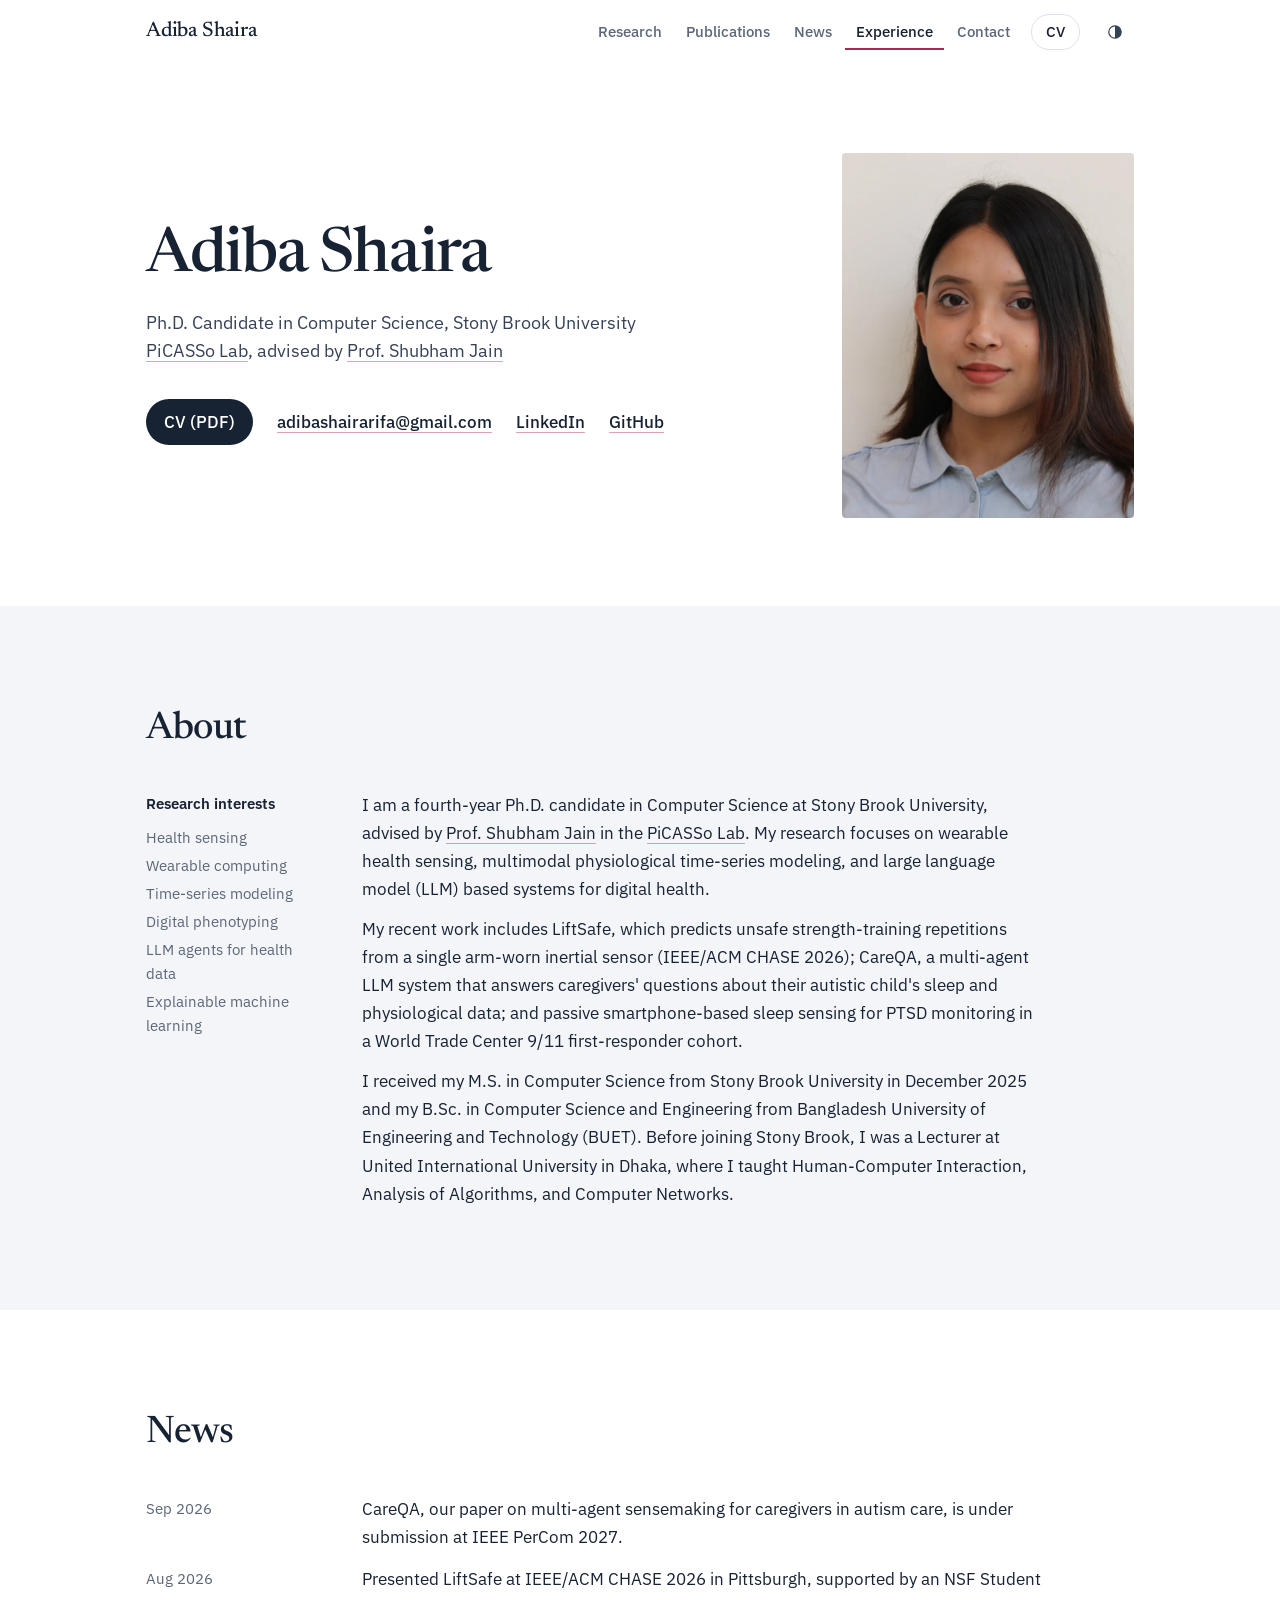
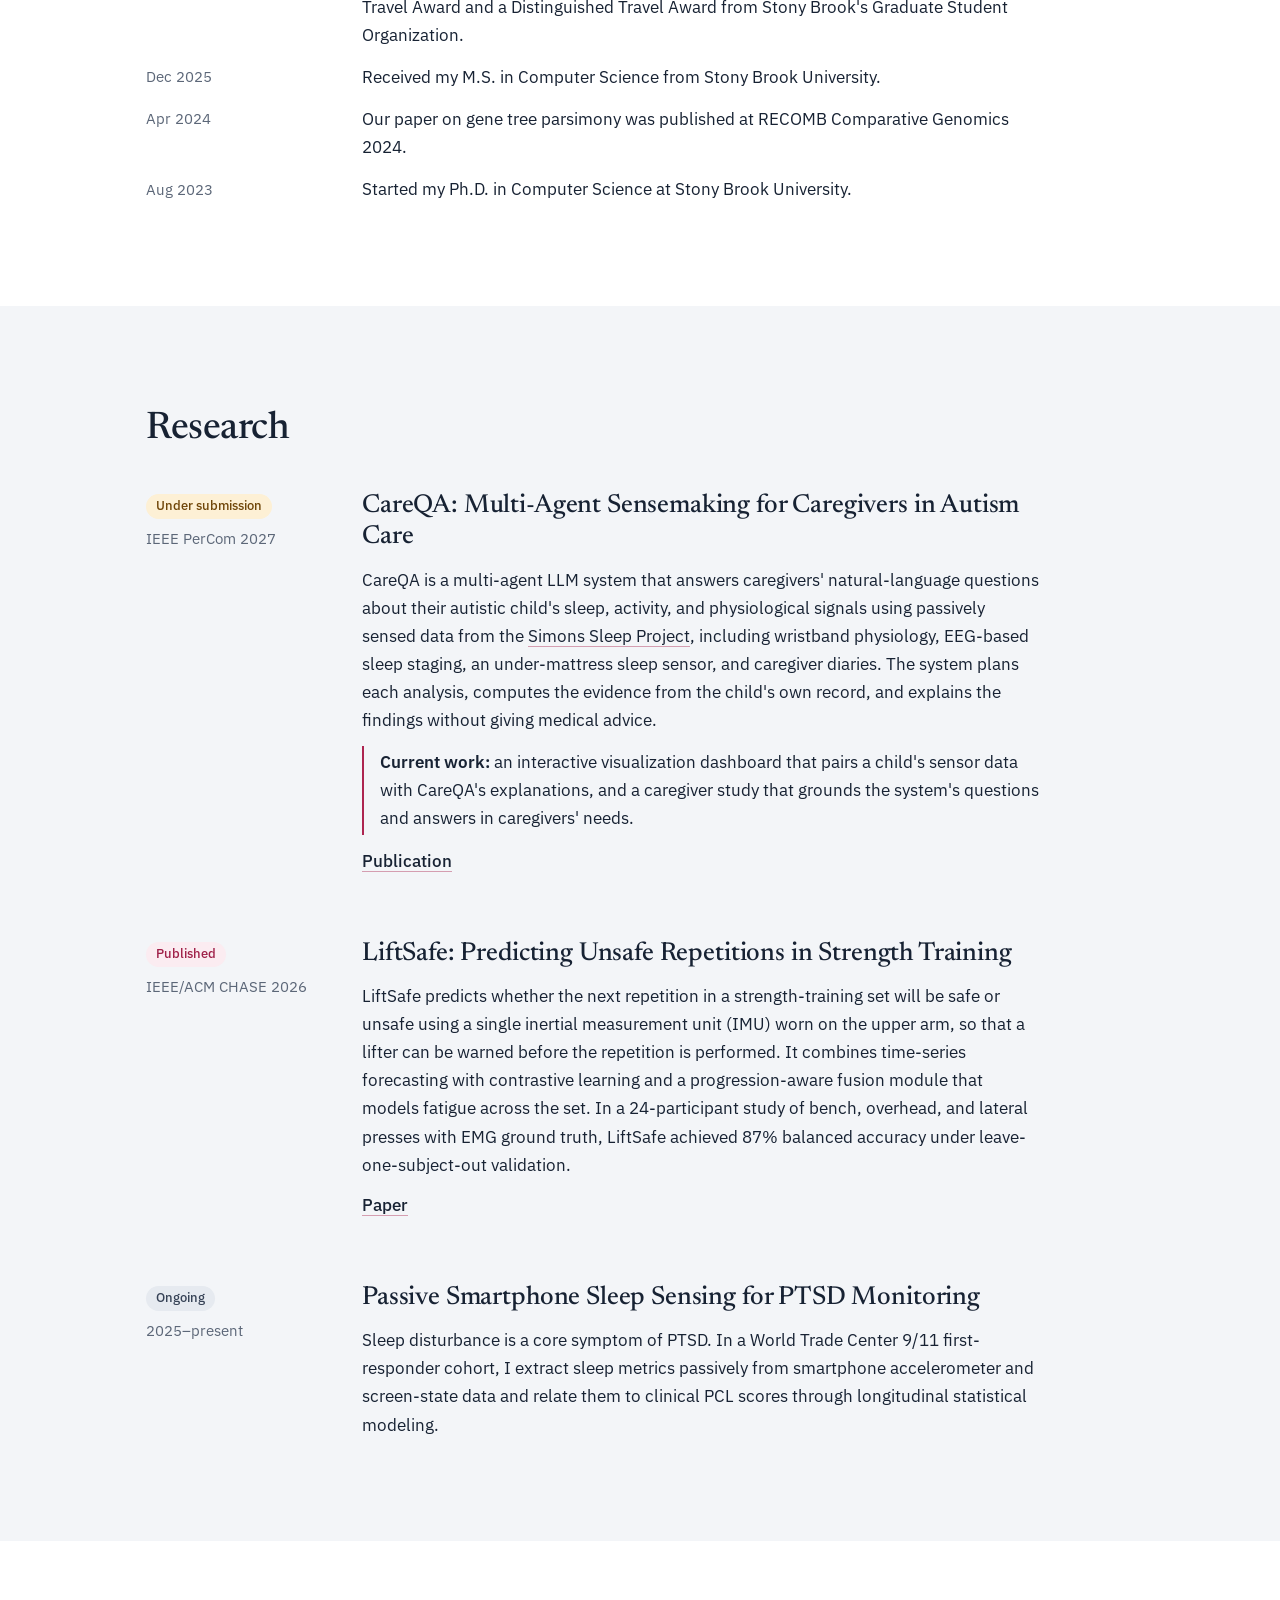
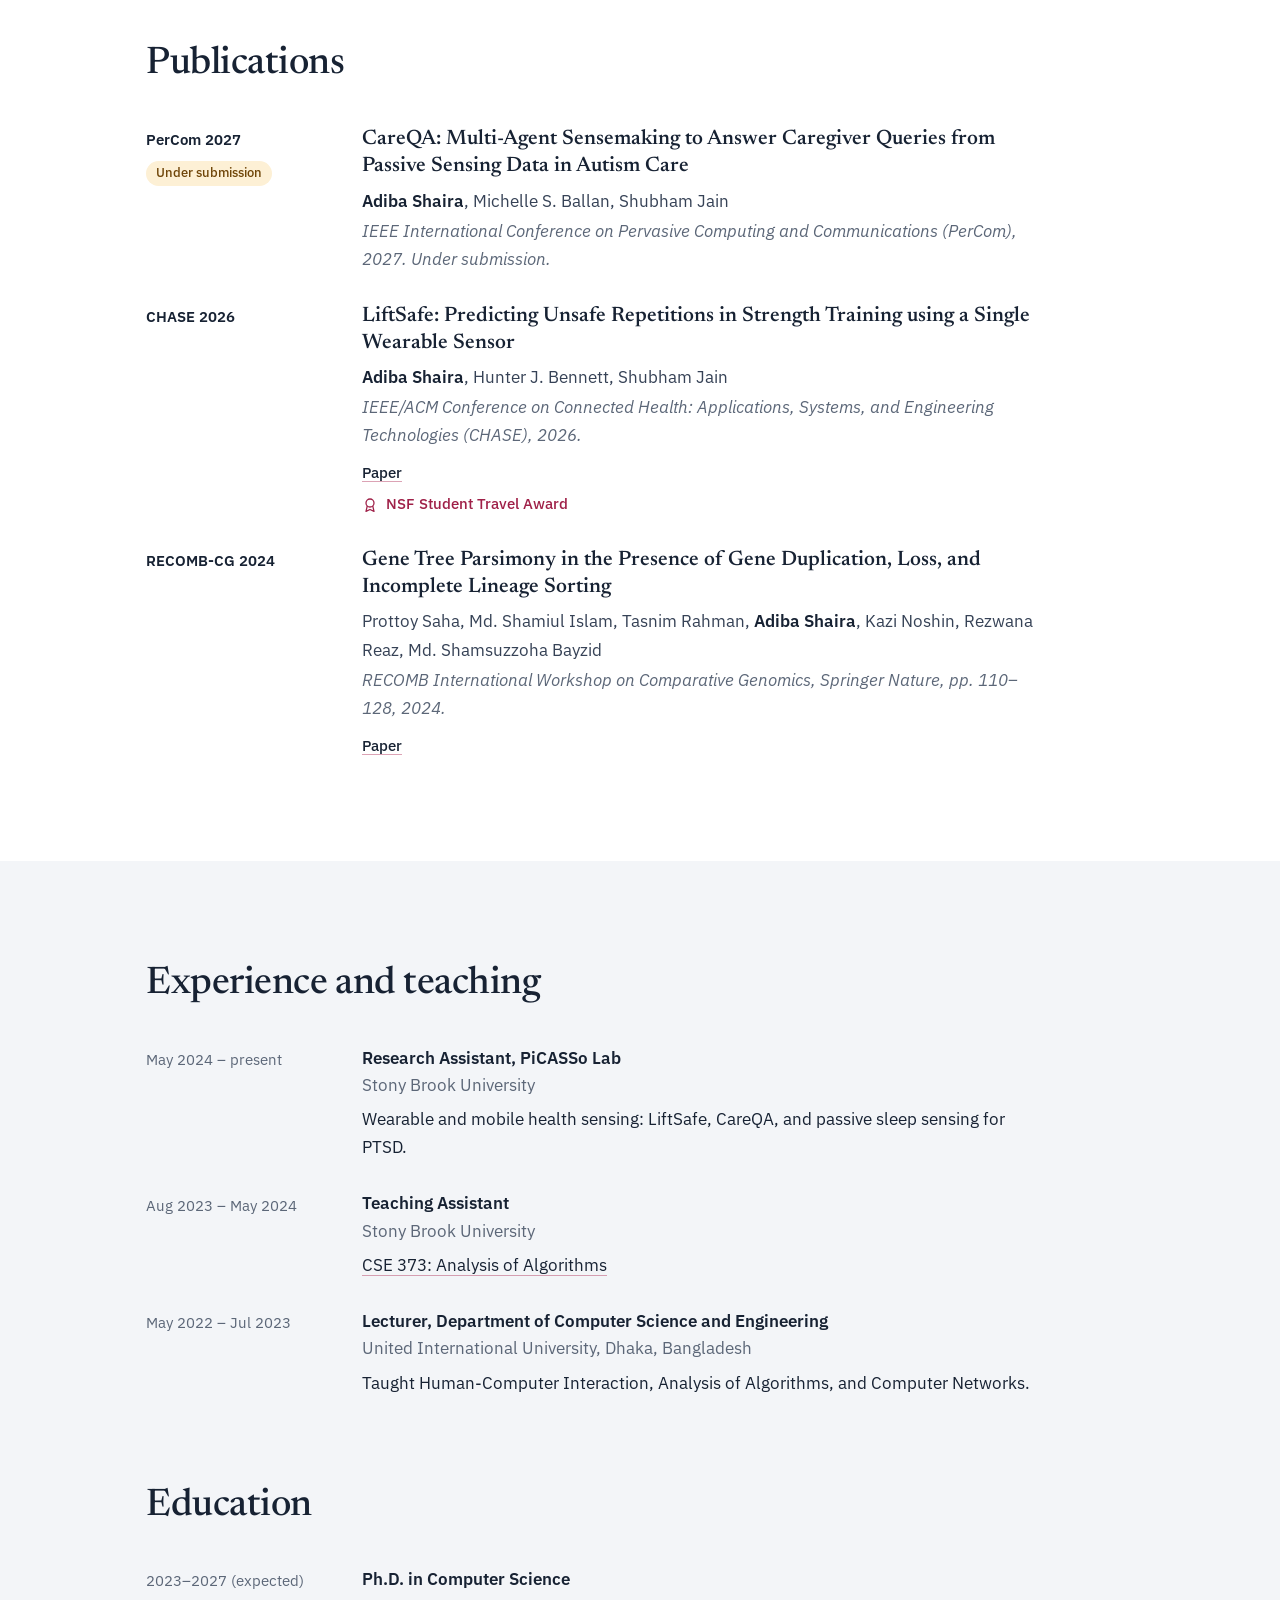
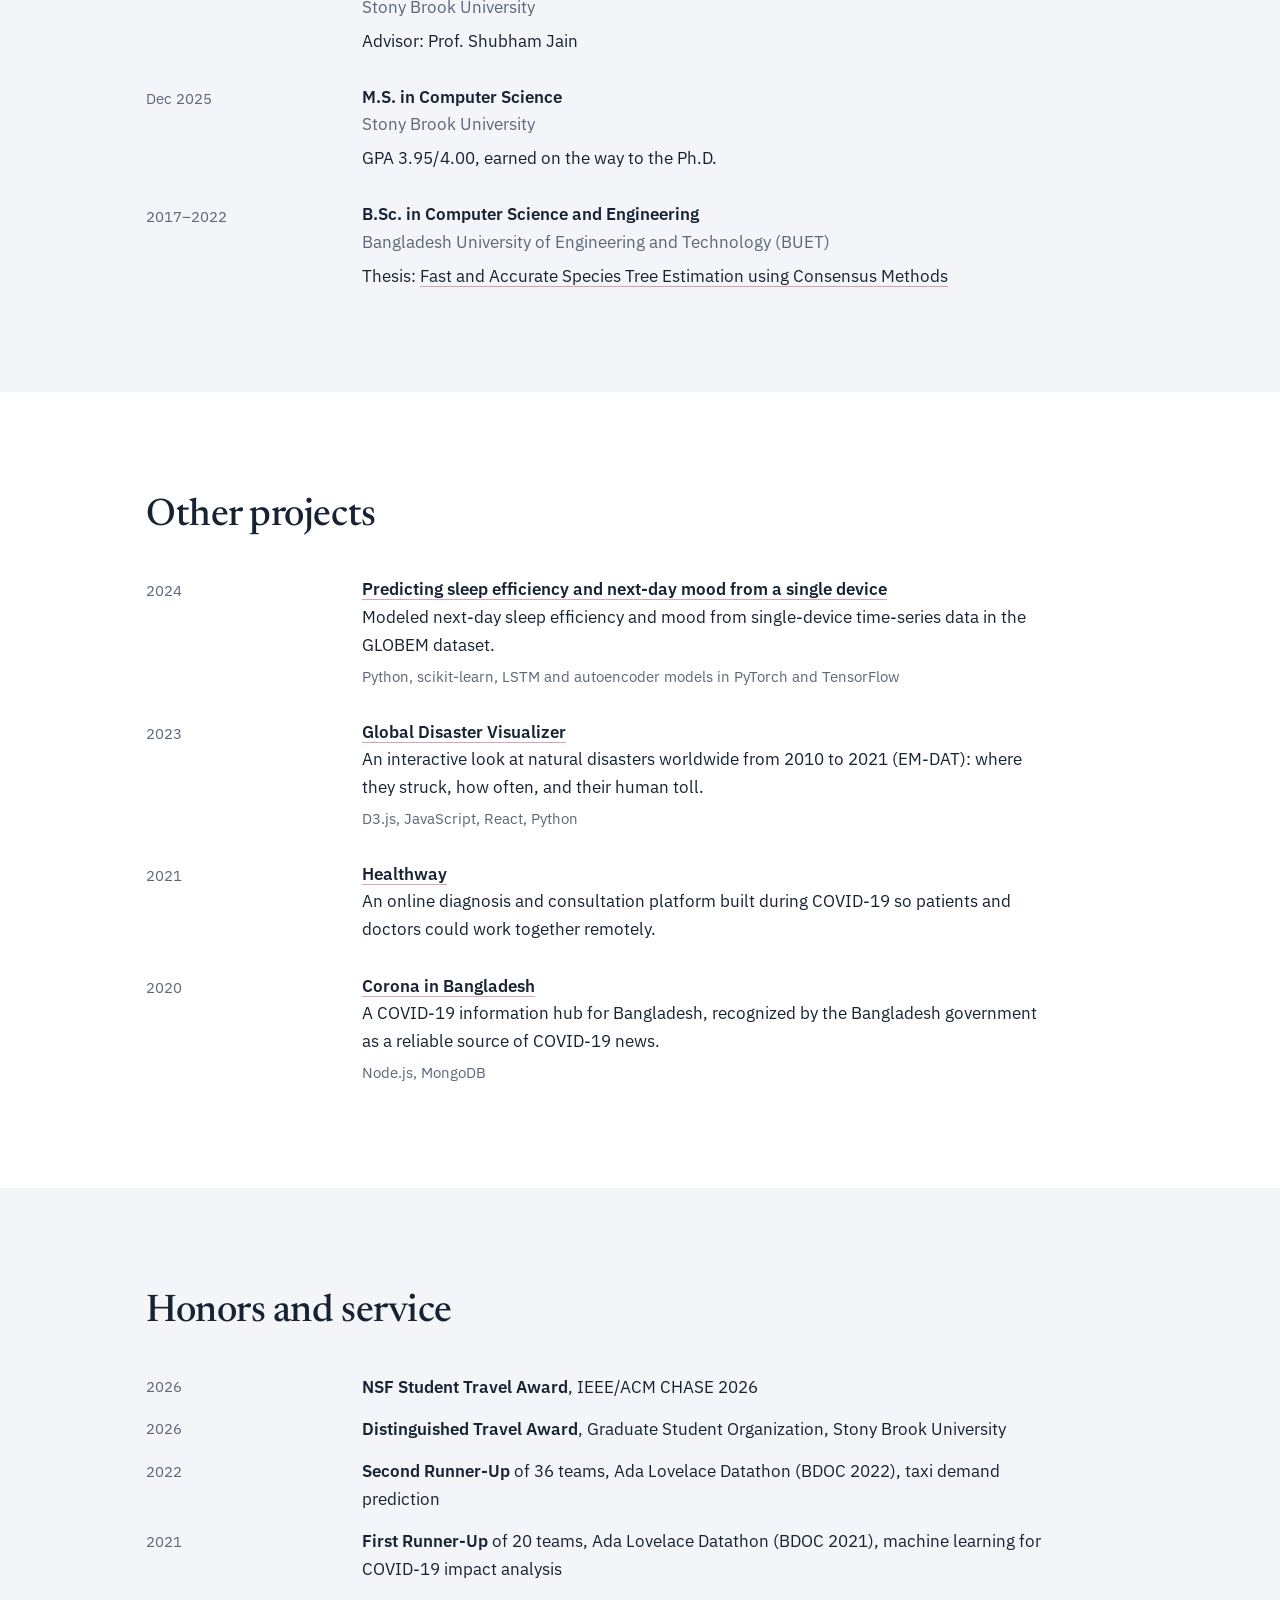
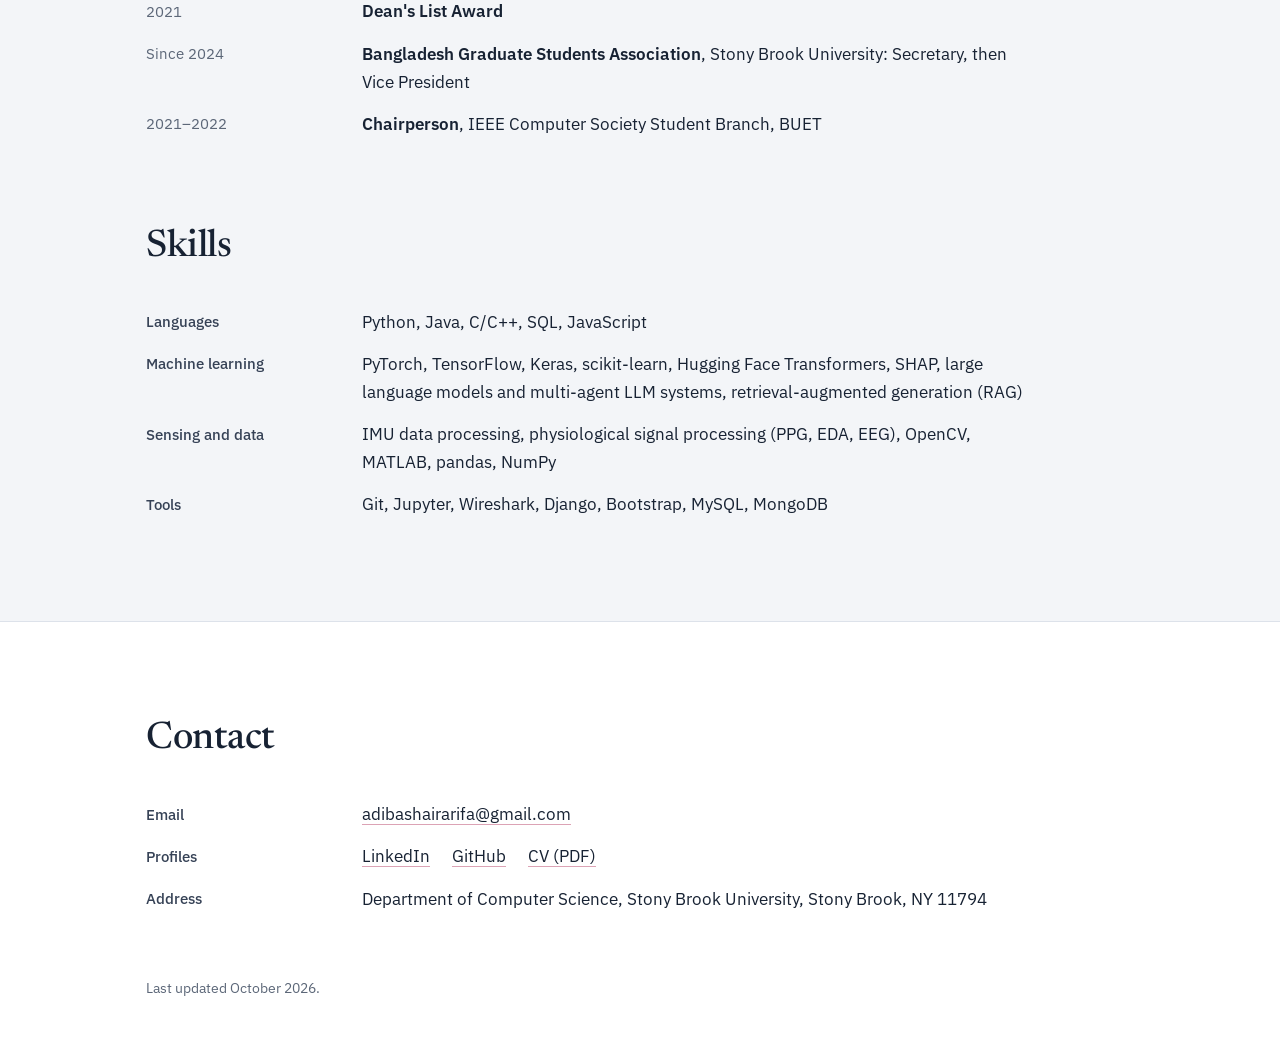
==== commit 370c3d0a: "Use a plain hero and formal wording - Remove the signal graphic and the tagline from the hero - Rewr" ====
--- a/index.html
+++ b/index.html
@@ -12,7 +12,7 @@
 
   <meta property="og:type" content="profile">
   <meta property="og:title" content="Adiba Shaira">
-  <meta property="og:description" content="Ph.D. candidate in Computer Science at Stony Brook University, building systems that turn passive sensor data into insights people can act on.">
+  <meta property="og:description" content="Ph.D. candidate in Computer Science at Stony Brook University working on wearable health sensing, physiological time-series modeling, and LLM-based systems for digital health.">
   <meta property="og:url" content="https://adibashaira.github.io/">
   <meta property="og:image" content="https://adibashaira.github.io/assets/img/og-image.jpg">
   <meta property="og:image:width" content="1200">
@@ -103,9 +103,8 @@
         <div class="hero__grid">
           <div class="hero__text">
             <h1 class="hero__name" id="name">Adiba Shaira</h1>
-            <p class="hero__role">Ph.D. candidate in Computer Science, Stony Brook University</p>
+            <p class="hero__role">Ph.D. Candidate in Computer Science, Stony Brook University</p>
             <p class="hero__role"><a href="https://picasso.cs.stonybrook.edu/">PiCASSo Lab</a>, advised by <a href="https://www3.cs.stonybrook.edu/~jain/">Prof. Shubham Jain</a></p>
-            <p class="hero__lede">I build systems that turn passive sensor data into insights people can act on.</p>
             <ul class="hero__links">
               <li><a class="button" href="CV.pdf">CV (PDF)</a></li>
               <li><a href="mailto:adibashairarifa@gmail.com">adibashairarifa@gmail.com</a></li>
@@ -119,21 +118,6 @@
               <img src="assets/img/adiba-shaira.jpg" width="720" height="900" alt="Portrait of Adiba Shaira" fetchpriority="high">
             </picture>
           </figure>
-        </div>
-
-        <div class="signal" aria-hidden="true">
-          <svg viewBox="0 0 1200 120" preserveAspectRatio="xMidYMid meet" focusable="false">
-            <defs>
-              <linearGradient id="signal-gradient" x1="0" y1="0" x2="1200" y2="0" gradientUnits="userSpaceOnUse">
-                <stop offset="0" class="signal__stop-raw"/>
-                <stop offset="0.6" class="signal__stop-raw"/>
-                <stop offset="0.9" class="signal__stop-insight"/>
-                <stop offset="1" class="signal__stop-insight"/>
-              </linearGradient>
-            </defs>
-            <path class="signal__trace" pathLength="1" d="M0.0 72.0 L2.5 71.9 L5.0 71.9 L7.5 72.0 L10.0 72.6 L12.5 72.0 L15.0 71.8 L17.5 71.3 L20.0 71.8 L22.5 72.9 L25.0 72.2 L27.5 71.8 L30.0 71.0 L32.5 73.0 L35.0 70.4 L37.5 69.0 L40.0 66.6 L42.5 66.3 L45.0 63.1 L47.5 59.1 L50.0 55.5 L52.5 52.0 L55.0 51.0 L57.5 47.8 L60.0 45.2 L62.5 40.4 L65.0 40.4 L67.5 39.3 L70.0 38.6 L72.5 37.1 L75.0 38.5 L77.5 40.6 L80.0 40.9 L82.5 42.7 L85.0 44.0 L87.5 48.7 L90.0 51.6 L92.5 55.9 L95.0 56.6 L97.5 59.6 L100.0 63.3 L102.5 67.1 L105.0 68.5 L107.5 69.0 L110.0 71.9 L112.5 72.1 L115.0 72.4 L117.5 70.6 L120.0 72.1 L122.5 72.1 L125.0 73.4 L127.5 72.2 L130.0 70.9 L132.5 71.0 L135.0 72.3 L137.5 73.7 L140.0 70.9 L142.5 70.4 L145.0 68.8 L147.5 68.3 L150.0 64.1 L152.5 62.0 L155.0 59.2 L157.5 57.0 L160.0 53.9 L162.5 49.5 L165.0 46.3 L167.5 43.6 L170.0 44.2 L172.5 41.0 L175.0 38.9 L177.5 36.8 L180.0 38.6 L182.5 38.6 L185.0 38.9 L187.5 40.3 L190.0 42.4 L192.5 45.6 L195.0 46.8 L197.5 50.0 L200.0 51.5 L202.5 57.1 L205.0 60.4 L207.5 63.0 L210.0 63.3 L212.5 66.4 L215.0 70.0 L217.5 71.0 L220.0 71.8 L222.5 71.2 L225.0 72.8 L227.5 71.6 L230.0 72.4 L232.5 70.9 L235.0 71.9 L237.5 72.6 L240.0 73.3 L242.5 71.6 L245.0 69.5 L247.5 70.8 L250.0 70.7 L252.5 70.7 L255.0 68.0 L257.5 68.6 L260.0 66.7 L262.5 65.5 L265.0 61.9 L267.5 58.9 L270.0 56.7 L272.5 55.7 L275.0 55.4 L277.5 52.8 L280.0 53.4 L282.5 53.3 L285.0 53.4 L287.5 48.1 L290.0 44.9 L292.5 42.5 L295.0 42.7 L297.5 43.5 L300.0 44.8 L302.5 47.2 L305.0 48.1 L307.5 50.1 L310.0 47.8 L312.5 46.7 L315.0 45.7 L317.5 49.3 L320.0 50.7 L322.5 52.3 L325.0 55.0 L327.5 58.7 L330.0 62.1 L332.5 62.1 L335.0 63.1 L337.5 62.2 L340.0 64.7 L342.5 65.8 L345.0 68.0 L347.5 68.4 L350.0 71.1 L352.5 73.2 L355.0 72.4 L357.5 71.1 L360.0 70.4 L362.5 73.0 L365.0 72.4 L367.5 72.9 L370.0 71.1 L372.0 72.0 L373.6 72.0 L375.2 71.8 L376.8 70.9 L378.4 68.5 L380.0 62.9 L381.6 54.3 L383.2 45.6 L384.8 42.0 L386.4 46.0 L388.0 54.7 L389.6 63.2 L391.2 68.3 L392.8 69.9 L394.4 69.2 L396.0 66.9 L397.6 63.8 L399.2 60.8 L400.8 59.4 L402.4 60.3 L404.0 62.9 L405.6 66.2 L407.2 68.9 L408.8 70.6 L410.4 71.5 L412.0 71.9 L413.6 72.0 L415.2 72.0 L416.8 72.0 L418.4 72.0 L420.0 72.0 L421.6 72.0 L423.2 72.0 L424.8 72.0 L426.4 72.0 L428.0 72.0 L429.6 72.0 L431.2 72.0 L432.8 71.8 L434.4 71.3 L436.0 69.3 L437.6 64.7 L439.2 56.6 L440.8 47.5 L442.4 42.2 L444.0 44.3 L445.6 52.4 L447.2 61.3 L448.8 67.4 L450.4 69.8 L452.0 69.6 L453.6 67.6 L455.2 64.6 L456.8 61.4 L458.4 59.6 L460.0 59.9 L461.6 62.2 L463.2 65.4 L464.8 68.3 L466.4 70.3 L468.0 71.4 L469.6 71.8 L471.2 71.9 L472.8 72.0 L474.4 72.0 L476.0 72.0 L477.6 72.0 L479.2 72.0 L480.8 72.0 L482.4 72.0 L484.0 72.0 L485.6 72.0 L487.2 72.0 L488.8 72.0 L490.4 71.9 L492.0 71.5 L493.6 70.0 L495.2 66.1 L496.8 58.9 L498.4 49.6 L500.0 42.9 L501.6 43.1 L503.2 50.1 L504.8 59.3 L506.4 66.2 L508.0 69.5 L509.6 69.8 L511.2 68.2 L512.8 65.4 L514.4 62.2 L516.0 59.9 L517.6 59.6 L519.2 61.5 L520.8 64.6 L522.4 67.7 L524.0 69.9 L525.6 71.2 L527.2 71.7 L528.8 71.9 L530.4 72.0 L532.0 72.0 L533.6 72.0 L535.2 72.0 L536.8 72.0 L538.4 72.0 L540.0 72.0 L541.6 72.0 L543.2 72.0 L544.8 72.0 L546.4 72.0 L548.0 71.9 L549.6 71.6 L551.2 70.5 L552.8 67.4 L554.4 61.0 L556.0 51.9 L557.6 44.1 L559.2 42.3 L560.8 47.9 L562.4 57.1 L564.0 64.8 L565.6 69.0 L567.2 70.0 L568.8 68.8 L570.4 66.2 L572.0 62.9 L573.6 60.3 L575.2 59.4 L576.8 60.8 L578.4 63.8 L580.0 67.0 L581.6 69.5 L583.2 70.9 L584.8 71.6 L586.4 71.9 L588.0 72.0 L589.6 72.0 L591.2 72.0 L592.8 72.0 L594.4 72.0 L596.0 72.0 L597.6 72.0 L599.2 72.0 L600.8 72.0 L602.4 72.0 L604.0 72.0 L605.6 72.0 L607.2 71.8 L608.8 70.9 L610.4 68.5 L612.0 62.9 L613.6 54.3 L615.2 45.6 L616.8 42.0 L618.4 46.0 L620.0 54.7 L621.6 63.2 L623.2 68.3 L624.8 69.9 L626.4 69.2 L628.0 66.9 L629.6 63.8 L631.2 60.8 L632.8 59.4 L634.4 60.3 L636.0 62.9 L637.6 66.2 L639.2 68.9 L640.8 70.6 L642.4 71.5 L644.0 71.9 L645.6 72.0 L647.2 72.0 L648.8 72.0 L650.4 72.0 L652.0 72.0 L653.6 72.0 L655.2 72.0 L656.8 72.0 L658.4 72.0 L660.0 72.0 L661.6 72.0 L663.2 72.0 L664.8 71.8 L666.4 71.3 L668.0 69.3 L669.6 64.7 L671.2 56.6 L672.8 47.5 L674.4 42.2 L676.0 44.3 L677.6 52.4 L679.2 61.3 L680.8 67.4 L682.4 69.8 L684.0 69.6 L685.6 67.6 L687.2 64.6 L688.8 61.4 L690.4 59.6 L692.0 59.9 L693.6 62.2 L695.2 65.4 L696.8 68.3 L698.4 70.3 L700.0 71.4 L701.6 71.8 L703.2 71.9 L704.8 72.0 L706.4 72.0 L708.0 72.0 L709.6 72.0 L711.2 72.0 L712.8 72.0 L714.4 72.0 L716.0 72.0 L717.6 72.0 L719.2 72.0 L722.1 70.8 L724.9 67.6 L727.8 63.1 L730.6 58.0 L733.5 52.9 L736.3 48.4 L739.2 45.2 L742.0 44.0 L752.0 44.0 L752.0 70.0 L762.0 70.0 L762.0 84.0 L786.0 84.0 L786.0 98.0 L822.0 98.0 L822.0 84.0 L842.0 84.0 L842.0 57.0 L860.0 57.0 L860.0 84.0 L888.0 84.0 L888.0 98.0 L910.0 98.0 L910.0 84.0 L940.0 84.0 L940.0 57.0 L966.0 57.0 L966.0 84.0 L984.0 84.0 L984.0 70.0 L994.0 70.0 L994.0 44.0 L1002.0 44.0 L1004.5 47.4 L1007.0 50.4 L1009.5 53.2 L1012.0 55.8 L1014.5 58.1 L1017.0 60.2 L1019.5 62.0 L1022.0 63.7 L1024.5 65.2 L1027.0 66.4 L1029.5 67.6 L1032.0 68.5 L1034.5 69.3 L1037.0 70.0 L1039.5 70.5 L1042.0 71.0 L1044.5 71.3 L1047.0 71.6 L1049.5 71.7 L1052.0 71.9 L1054.5 71.9 L1057.0 72.0 L1059.5 72.0 L1062.0 72.0 L1166.0 72.0"/>
-            <circle class="signal__dot" cx="1172" cy="72" r="5.5"/>
-          </svg>
         </div>
       </div>
     </section>
@@ -154,9 +138,9 @@
             </ul>
           </div>
           <div class="row__body prose">
-            <p>I'm a fourth-year Ph.D. candidate in Computer Science at Stony Brook University, where I work in the <a href="https://picasso.cs.stonybrook.edu/">PiCASSo Lab</a> with <a href="https://www3.cs.stonybrook.edu/~jain/">Prof. Shubham Jain</a>. My research spans wearable health sensing, multimodal physiological time-series modeling, and LLM-based agents for digital health.</p>
-            <p>I focus on situations where a timely, understandable answer matters. LiftSafe warns lifters about an unsafe repetition before they perform it, using one arm-worn sensor. CareQA helps caregivers of autistic children make sense of their child's sleep and physiological data by asking questions in plain language. With a cohort of World Trade Center 9/11 first responders, I measure sleep for PTSD monitoring using only the phone they already carry.</p>
-            <p>Before Stony Brook, I earned a B.Sc. in Computer Science and Engineering from BUET and taught HCI, algorithms, and computer networks as a lecturer at United International University in Dhaka. I received my M.S. from Stony Brook in December 2025 on the way to the Ph.D.</p>
+            <p>I am a fourth-year Ph.D. candidate in Computer Science at Stony Brook University, advised by <a href="https://www3.cs.stonybrook.edu/~jain/">Prof. Shubham Jain</a> in the <a href="https://picasso.cs.stonybrook.edu/">PiCASSo Lab</a>. My research focuses on wearable health sensing, multimodal physiological time-series modeling, and large language model (LLM) based systems for digital health.</p>
+            <p>My recent work includes LiftSafe, which predicts unsafe strength-training repetitions from a single arm-worn inertial sensor (IEEE/ACM CHASE 2026); CareQA, a multi-agent LLM system that answers caregivers' questions about their autistic child's sleep and physiological data; and passive smartphone-based sleep sensing for PTSD monitoring in a World Trade Center 9/11 first-responder cohort.</p>
+            <p>I received my M.S. in Computer Science from Stony Brook University in December 2025 and my B.Sc. in Computer Science and Engineering from Bangladesh University of Engineering and Technology (BUET). Before joining Stony Brook, I was a Lecturer at United International University in Dhaka, where I taught Human-Computer Interaction, Analysis of Algorithms, and Computer Networks.</p>
           </div>
         </div>
       </div>
@@ -200,12 +184,12 @@
             <p>IEEE PerCom 2027</p>
           </div>
           <div class="row__body">
-            <h3 class="project__title" id="careqa-title">CareQA: sensemaking for caregivers in autism care</h3>
-            <p>Caregivers of autistic children, especially children who are minimally speaking, often have to work out on their own what was behind a restless night or a hard day. CareQA lets them ask about it in plain language, such as <q>why was his sleep so restless last night?</q>, and answers from the child's own passively sensed data: wristband physiology, EEG-based sleep staging, an under-mattress sleep sensor, and caregiver diaries from the <a href="https://www.sfari.org/resource/simons-sleep-project/">Simons Sleep Project</a>. CareQA plans each analysis, computes the evidence from the child's record, and explains what the data shows without giving medical advice.</p>
+            <h3 class="project__title" id="careqa-title">CareQA: Multi-Agent Sensemaking for Caregivers in Autism Care</h3>
+            <p>CareQA is a multi-agent LLM system that answers caregivers' natural-language questions about their autistic child's sleep, activity, and physiological signals using passively sensed data from the <a href="https://www.sfari.org/resource/simons-sleep-project/">Simons Sleep Project</a>, including wristband physiology, EEG-based sleep staging, an under-mattress sleep sensor, and caregiver diaries. The system plans each analysis, computes the evidence from the child's own record, and explains the findings without giving medical advice.</p>
             <div class="now">
-              <p><strong>Now:</strong> we are building an interactive dashboard that pairs visualizations of a child's sensor data with CareQA's explanations, and designing a caregiver study around it so that caregivers' own questions shape the next version of the system.</p>
-            </div>
-            <p class="project__links"><a href="#pub-careqa">See the publication entry</a></p>
+              <p><strong>Current work:</strong> an interactive visualization dashboard that pairs a child's sensor data with CareQA's explanations, and a caregiver study that grounds the system's questions and answers in caregivers' needs.</p>
+            </div>
+            <p class="project__links"><a href="#pub-careqa">Publication</a></p>
           </div>
         </article>
 
@@ -215,9 +199,9 @@
             <p>IEEE/ACM CHASE 2026</p>
           </div>
           <div class="row__body">
-            <h3 class="project__title" id="liftsafe-title">LiftSafe: catching unsafe lifts one repetition early</h3>
-            <p>As fatigue builds during a set, lifting form degrades and the risk of injury rises. LiftSafe predicts whether the next repetition will be safe or unsafe from a single inertial measurement unit (IMU) worn on the upper arm, so a lifter can be warned before it happens. It combines time-series forecasting with contrastive learning and a progression-aware fusion module that tracks fatigue across the set. In a 24-participant study of bench, overhead, and lateral presses with EMG ground truth, LiftSafe reached 87% balanced accuracy under leave-one-subject-out validation.</p>
-            <p class="project__links"><a href="https://picasso.cs.stonybrook.edu/bibcite/reference/47">Read the LiftSafe paper</a></p>
+            <h3 class="project__title" id="liftsafe-title">LiftSafe: Predicting Unsafe Repetitions in Strength Training</h3>
+            <p>LiftSafe predicts whether the next repetition in a strength-training set will be safe or unsafe using a single inertial measurement unit (IMU) worn on the upper arm, so that a lifter can be warned before the repetition is performed. It combines time-series forecasting with contrastive learning and a progression-aware fusion module that models fatigue across the set. In a 24-participant study of bench, overhead, and lateral presses with EMG ground truth, LiftSafe achieved 87% balanced accuracy under leave-one-subject-out validation.</p>
+            <p class="project__links"><a href="https://picasso.cs.stonybrook.edu/bibcite/reference/47">Paper</a></p>
           </div>
         </article>
 
@@ -227,8 +211,8 @@
             <p>2025&ndash;present</p>
           </div>
           <div class="row__body">
-            <h3 class="project__title" id="ptsd-title">Passive sleep sensing for PTSD</h3>
-            <p>Disrupted sleep is a core symptom of PTSD, but tracking it usually takes a dedicated device or a sleep diary. Working with a World Trade Center 9/11 first-responder cohort, I extract sleep metrics passively from smartphone accelerometer and screen-state data and relate them to clinical PCL scores through longitudinal statistical modeling.</p>
+            <h3 class="project__title" id="ptsd-title">Passive Smartphone Sleep Sensing for PTSD Monitoring</h3>
+            <p>Sleep disturbance is a core symptom of PTSD. In a World Trade Center 9/11 first-responder cohort, I extract sleep metrics passively from smartphone accelerometer and screen-state data and relate them to clinical PCL scores through longitudinal statistical modeling.</p>
           </div>
         </article>
       </div>
--- a/assets/css/site.css
+++ b/assets/css/site.css
@@ -38,7 +38,6 @@
   --accent-text: #9f2048;
   --accent-line: rgba(173, 37, 80, 0.42);
   --accent-wash: #fbecf1;
-  --signal-raw: #a3adbb;
   --review-bg: #fdf0d5;
   --review-ink: #6f4508;
   --ongoing-bg: #e6eaf0;
@@ -69,7 +68,6 @@
     --accent-text: #f48aab;
     --accent-line: rgba(239, 111, 150, 0.5);
     --accent-wash: #2c1823;
-    --signal-raw: #4f5d72;
     --review-bg: #3b2c10;
     --review-ink: #f2d08f;
     --ongoing-bg: #222d3d;
@@ -91,7 +89,6 @@
   --accent-text: #f48aab;
   --accent-line: rgba(239, 111, 150, 0.5);
   --accent-wash: #2c1823;
-  --signal-raw: #4f5d72;
   --review-bg: #3b2c10;
   --review-ink: #f2d08f;
   --ongoing-bg: #222d3d;
@@ -240,7 +237,7 @@
 .menu-toggle { display: none; }
 
 /* ---------- Hero ---------- */
-.hero { padding-top: clamp(40px, 7vw, 92px); }
+.hero { padding-top: clamp(40px, 7vw, 88px); padding-bottom: clamp(48px, 7vw, 88px); }
 
 .hero__grid {
   display: grid;
@@ -252,7 +249,7 @@
 .hero__name {
   margin: 0 0 22px;
   font-family: var(--display);
-  font-size: clamp(2.75rem, 6.4vw, 4.75rem);
+  font-size: clamp(2.5rem, 5.2vw, 3.875rem);
   font-weight: 500;
   font-optical-sizing: auto;
   line-height: 0.98;
@@ -263,16 +260,6 @@
   color: var(--ink-2);
   font-size: 1.125rem;
   line-height: 1.55;
-}
-
-.hero__lede {
-  max-width: 22em;
-  margin-top: 30px;
-  font-family: var(--display);
-  font-size: clamp(1.45rem, 2.5vw, 1.875rem);
-  font-weight: 400;
-  line-height: 1.28;
-  letter-spacing: -0.005em;
 }
 
 .hero__links {
@@ -305,40 +292,8 @@
   background: var(--band);
 }
 
-/* The signal: motion, pulse and sleep settling into one clear line */
-.signal { margin-top: clamp(40px, 6vw, 72px); }
-.signal svg { display: block; width: 100%; height: auto; overflow: visible; }
-.signal__trace {
-  fill: none;
-  stroke: url(#signal-gradient);
-  stroke-width: 2;
-  stroke-linecap: round;
-  stroke-linejoin: round;
-}
-.signal__stop-raw { stop-color: var(--signal-raw); }
-.signal__stop-insight { stop-color: var(--accent); }
-.signal__dot { fill: var(--accent); }
-
-.js .signal__trace {
-  stroke-dasharray: 1;
-  stroke-dashoffset: 1;
-  animation: signal-draw 2.6s cubic-bezier(0.45, 0.05, 0.3, 1) 0.2s forwards;
-}
-.js .signal__dot {
-  transform: scale(0);
-  transform-box: fill-box;
-  transform-origin: center;
-  animation: signal-dot 0.5s ease-out 2.7s forwards;
-}
-@keyframes signal-draw { to { stroke-dashoffset: 0; } }
-@keyframes signal-dot {
-  60% { transform: scale(1.4); }
-  to { transform: scale(1); }
-}
-
 /* ---------- Sections ---------- */
 .section { padding: clamp(56px, 8vw, 104px) 0; }
-.hero + .section { margin-top: clamp(36px, 5vw, 56px); }
 .section--band { background: var(--band); }
 
 .section-title {
@@ -509,9 +464,6 @@
 @media (max-width: 720px) {
   .hero__grid { grid-template-columns: minmax(0, 1fr); }
   .hero__photo { order: -1; width: 168px; margin-bottom: 28px; }
-  .hero__lede { margin-top: 24px; }
-  .signal__trace { stroke-width: 4; }
-  .signal__dot { r: 9; }
 
   .row { grid-template-columns: minmax(0, 1fr); row-gap: 4px; }
   .row__meta { padding-top: 0; }
@@ -527,13 +479,11 @@
 
 @media (prefers-reduced-motion: reduce) {
   html { scroll-behavior: auto; }
-  .js .signal__trace { animation: none; stroke-dashoffset: 0; }
-  .js .signal__dot { animation: none; transform: none; }
   a, .topbar { transition: none; }
 }
 
 @media print {
-  .topbar, .signal, .skip-link { display: none; }
+  .topbar, .skip-link { display: none; }
   .section--band { background: none; }
   a { text-decoration: none; }
 }
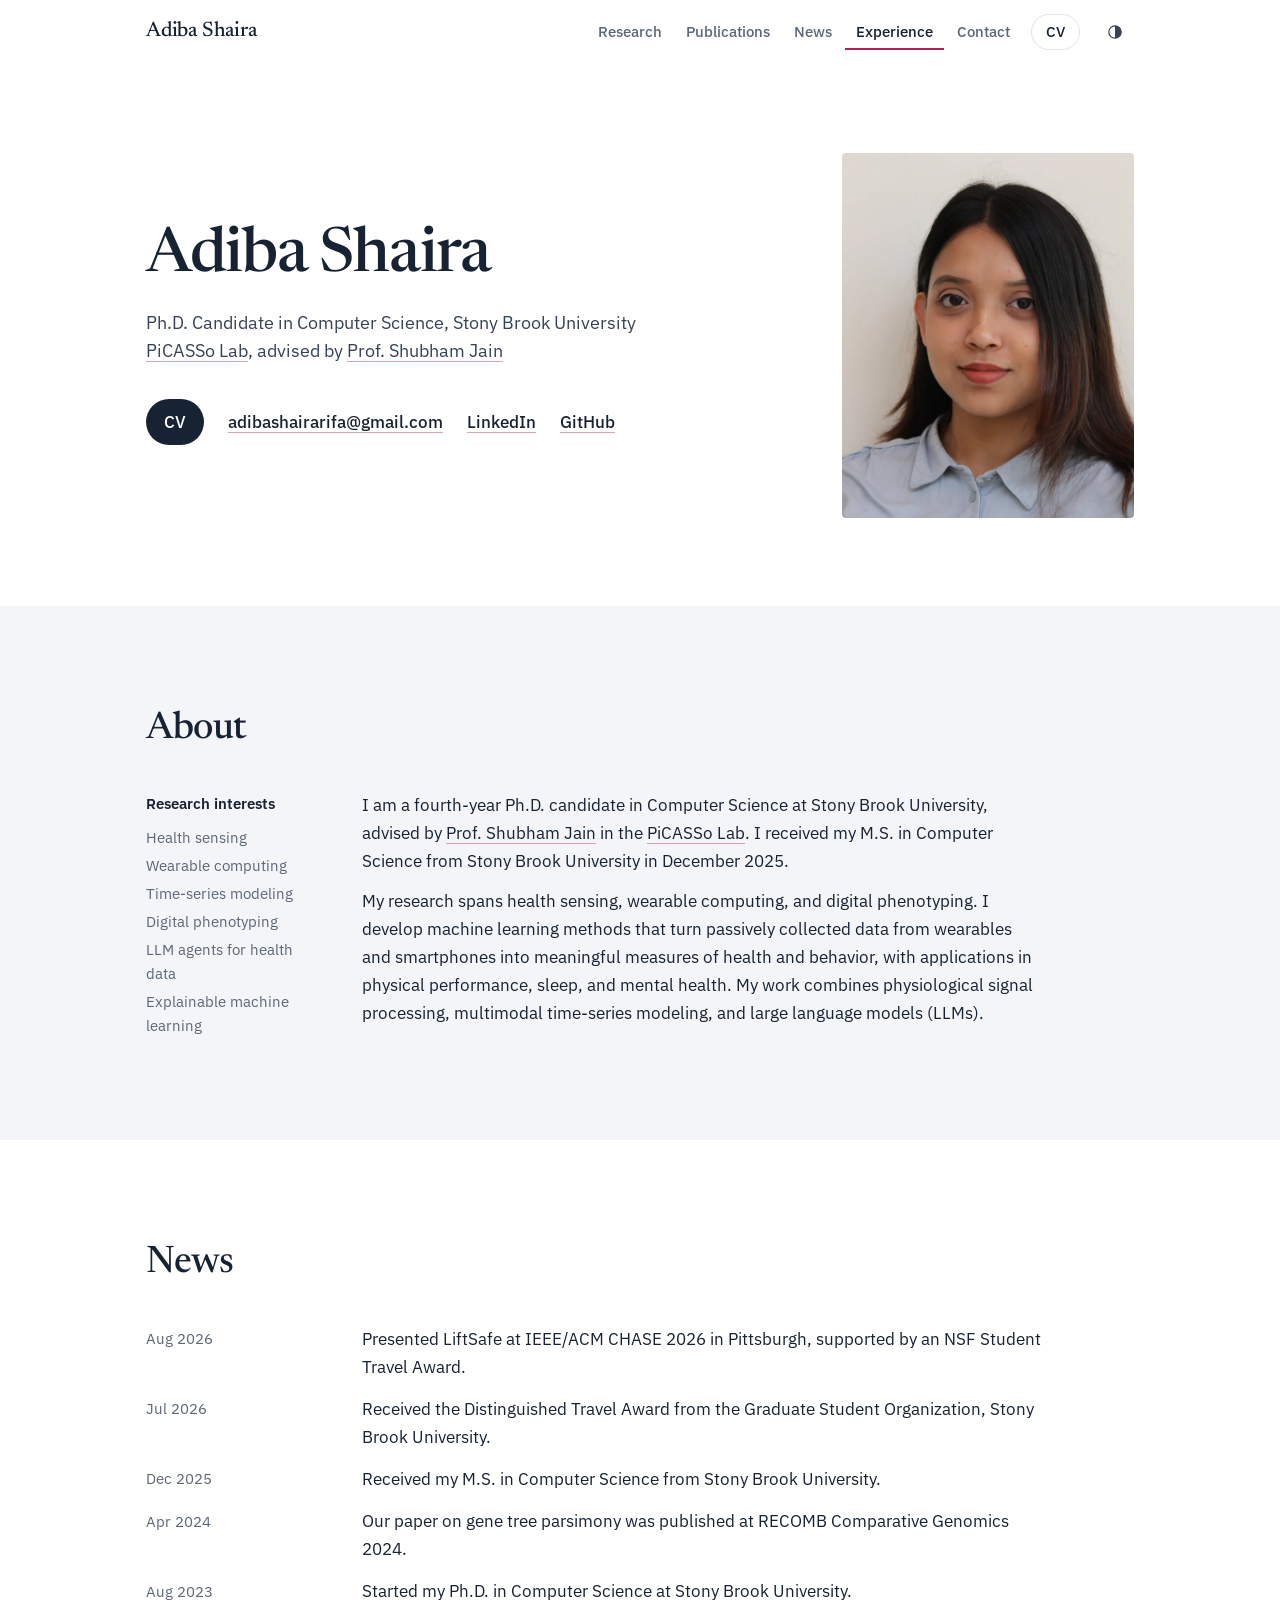
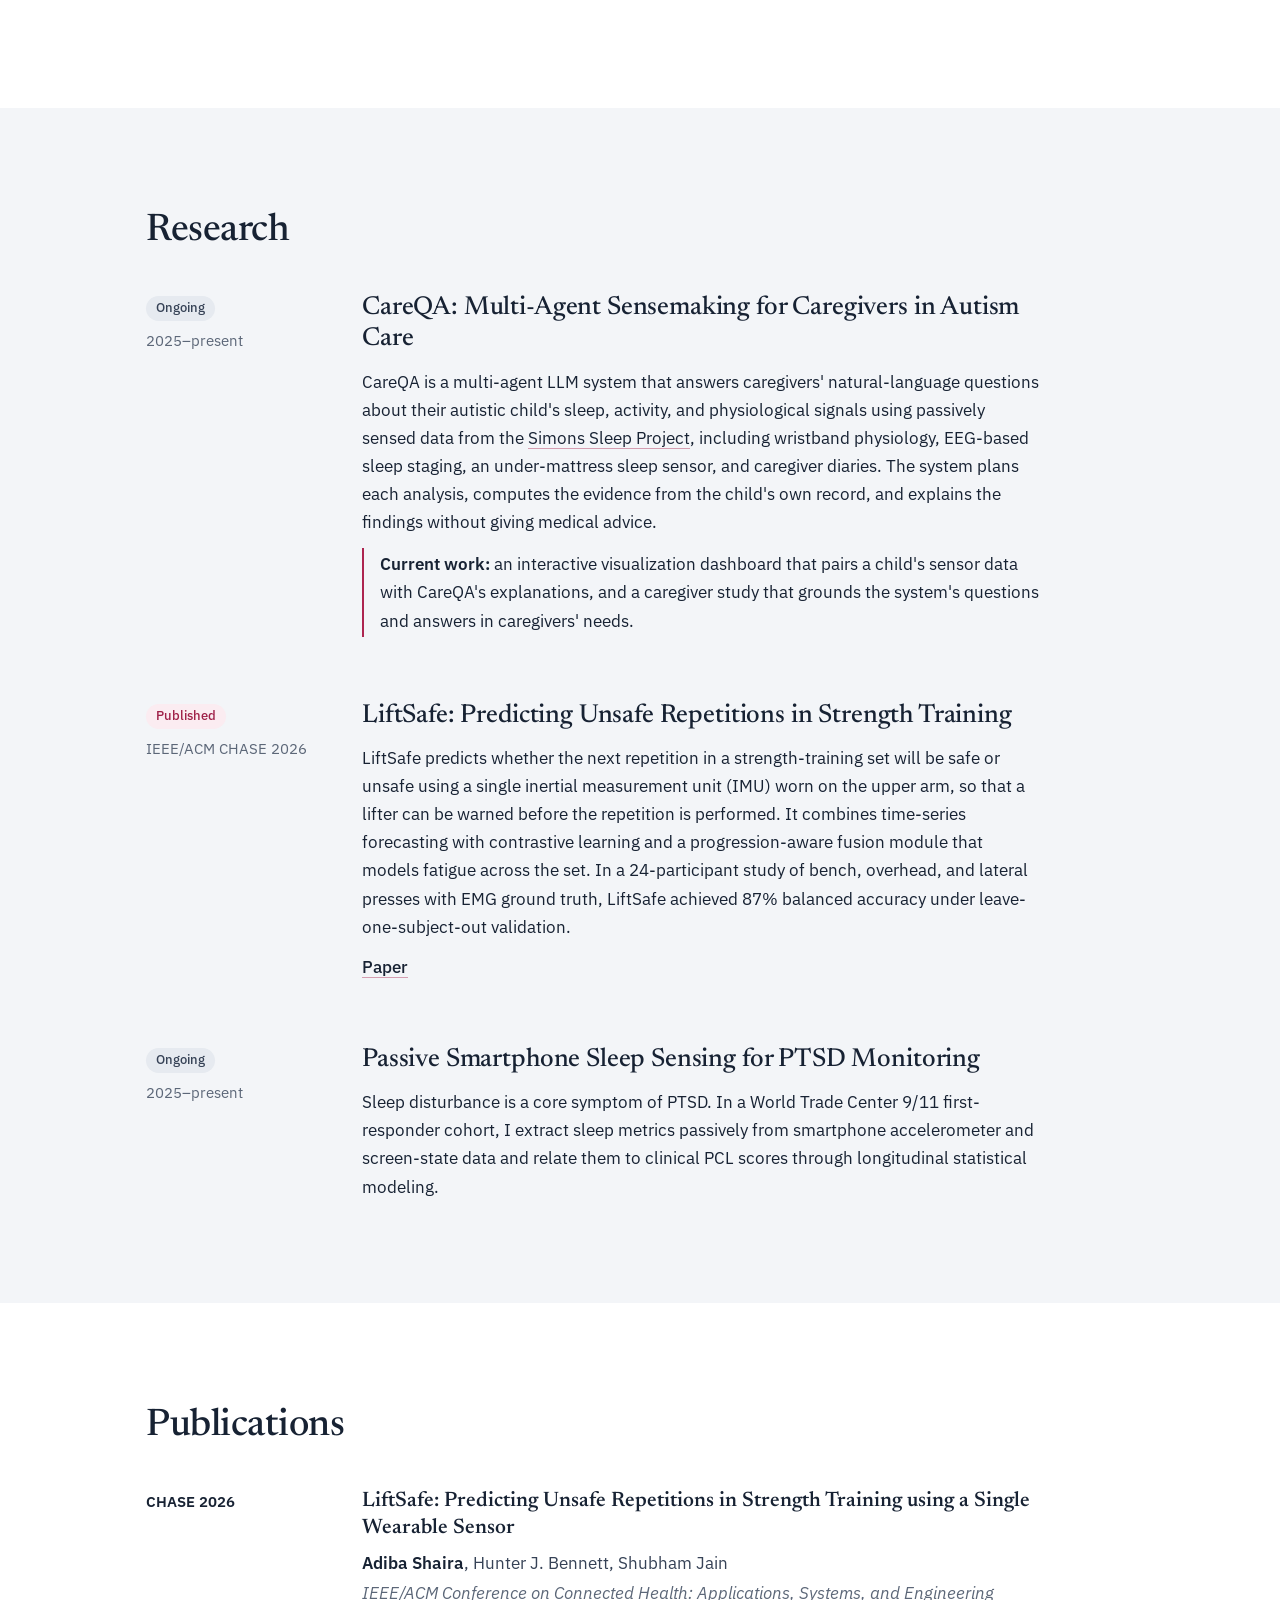
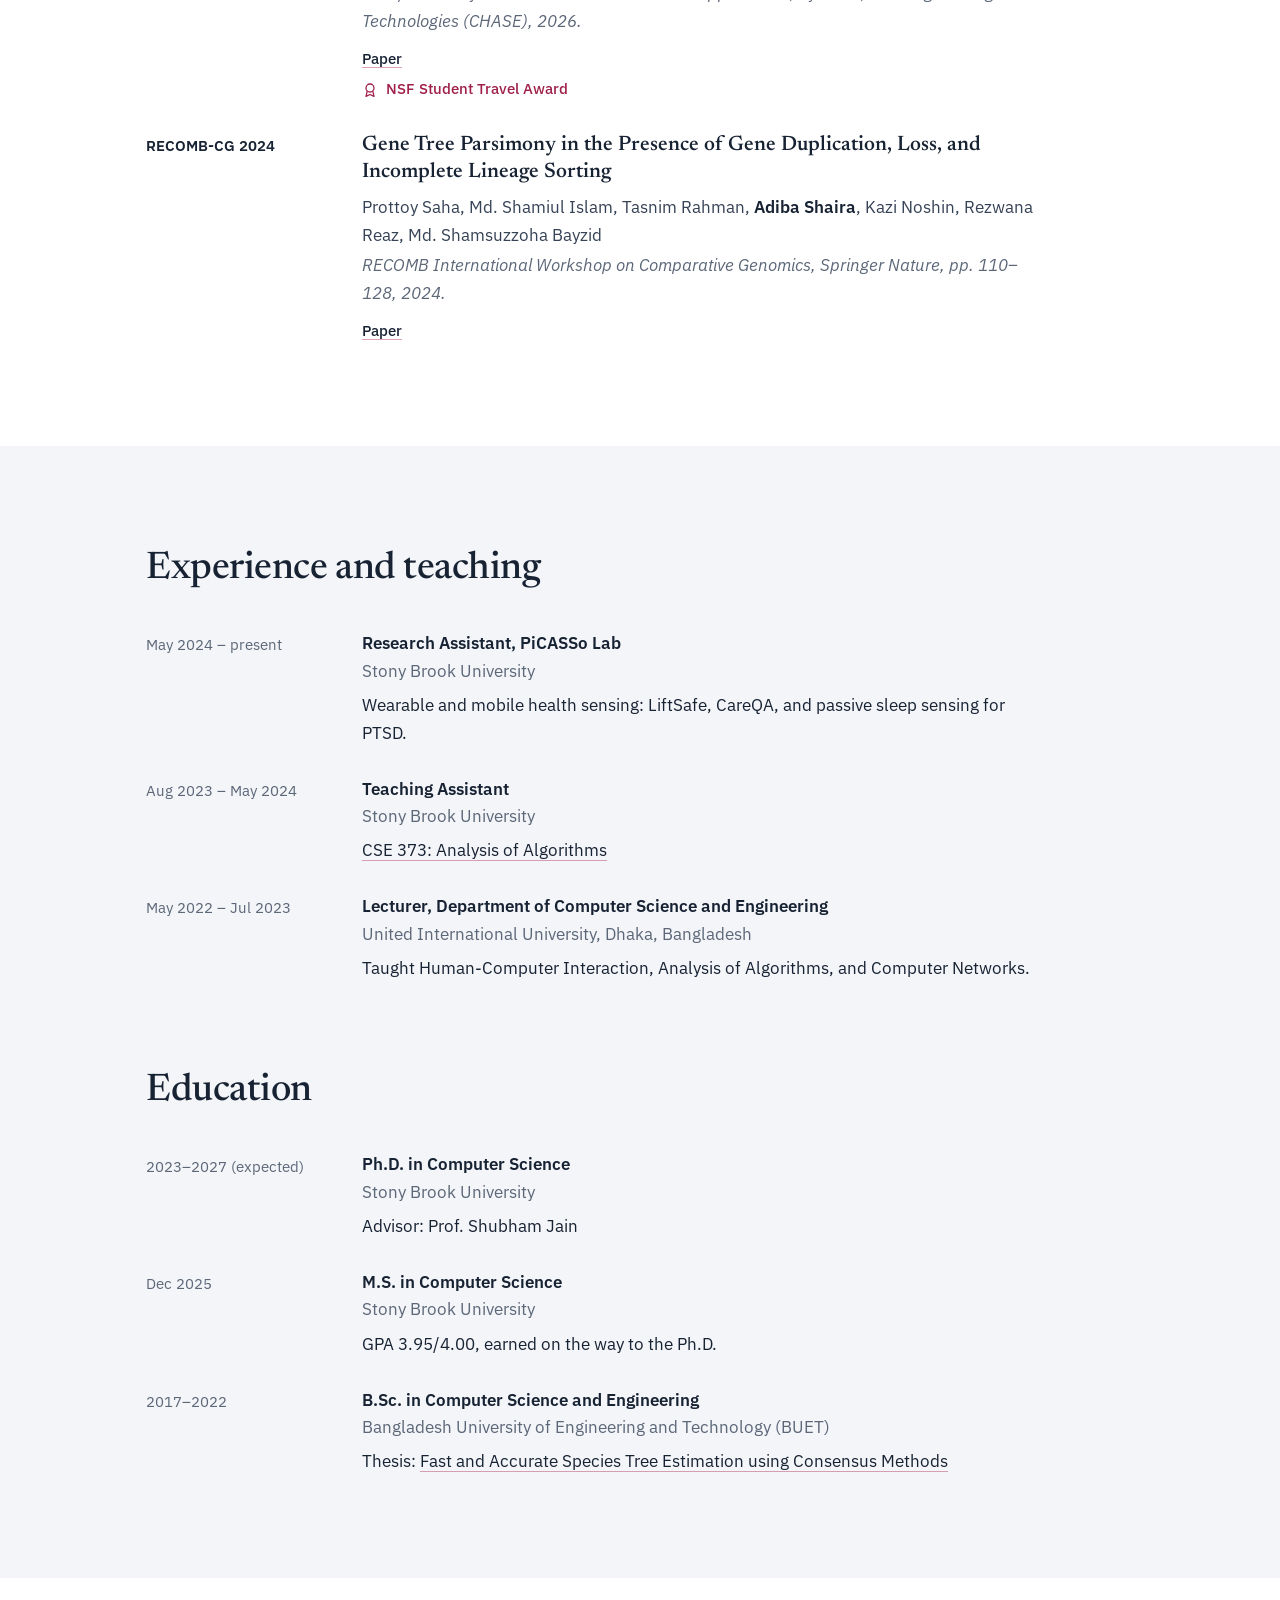
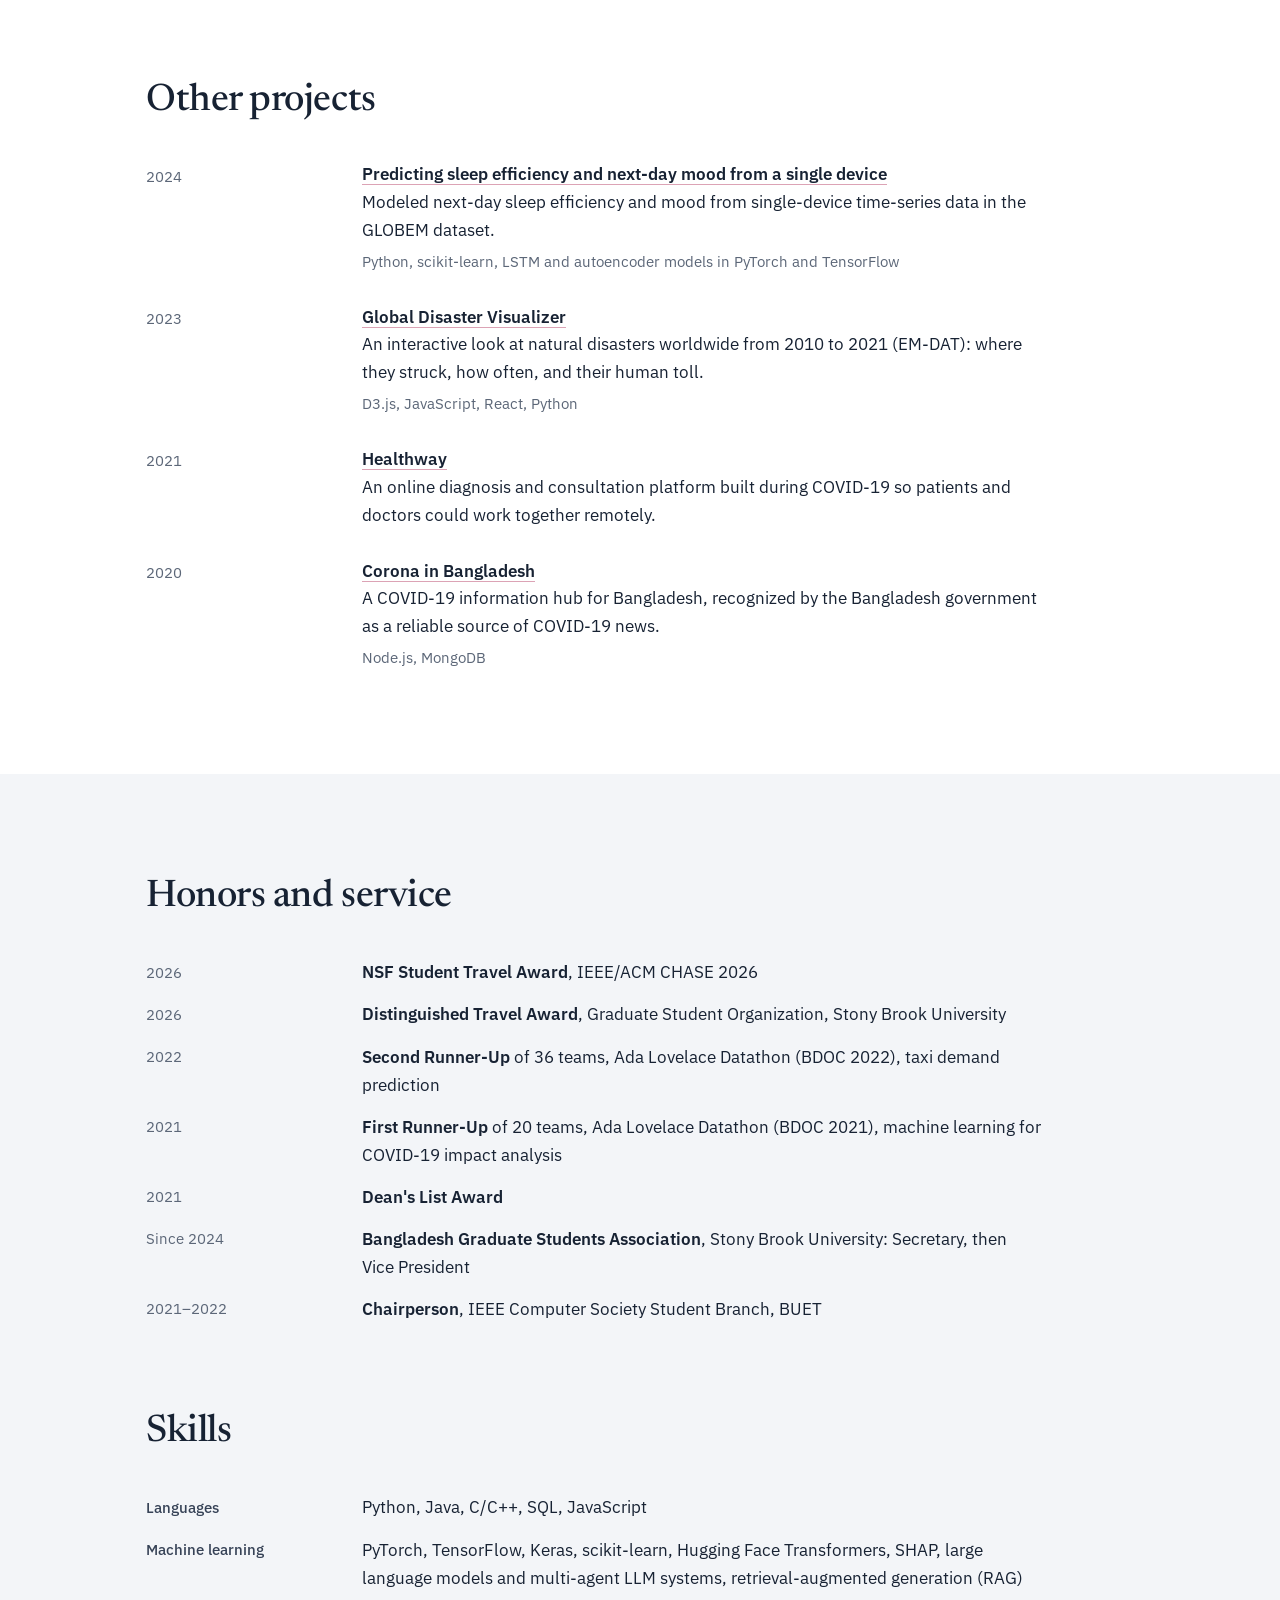
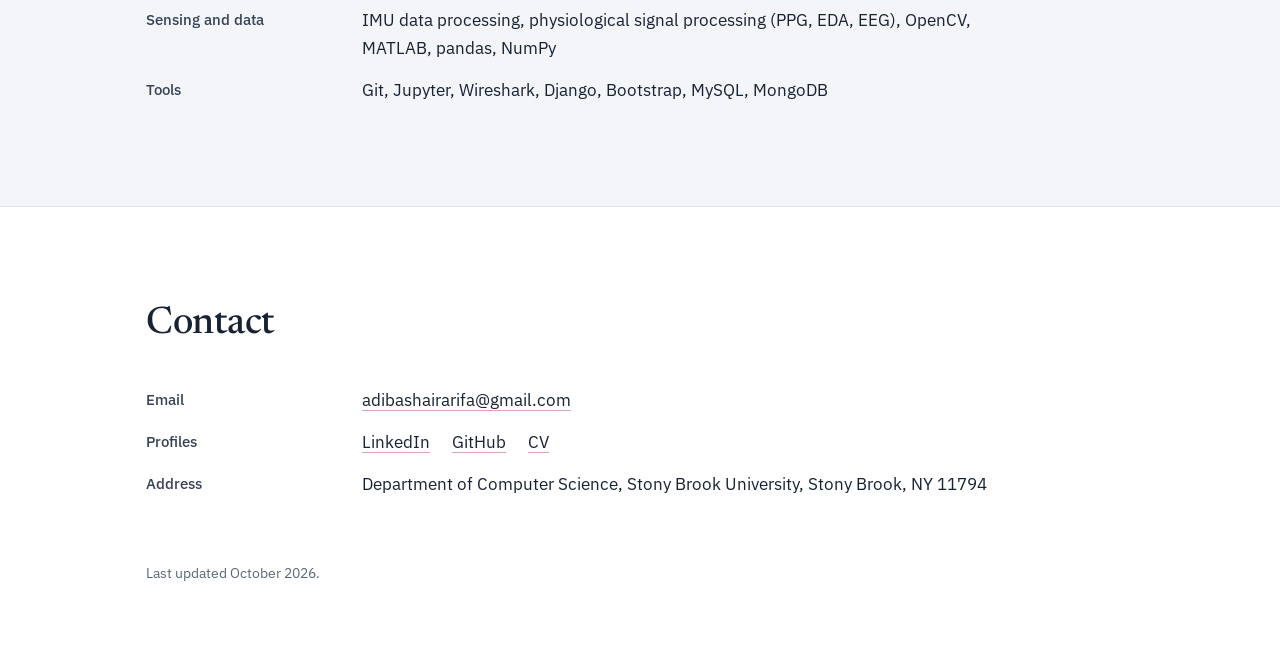
==== commit 41bf93d5: "Broaden the About text and update news and publications - Describe research areas broadly in About -" ====
--- a/index.html
+++ b/index.html
@@ -106,7 +106,7 @@
             <p class="hero__role">Ph.D. Candidate in Computer Science, Stony Brook University</p>
             <p class="hero__role"><a href="https://picasso.cs.stonybrook.edu/">PiCASSo Lab</a>, advised by <a href="https://www3.cs.stonybrook.edu/~jain/">Prof. Shubham Jain</a></p>
             <ul class="hero__links">
-              <li><a class="button" href="CV.pdf">CV (PDF)</a></li>
+              <li><a class="button" href="CV.pdf">CV</a></li>
               <li><a href="mailto:adibashairarifa@gmail.com">adibashairarifa@gmail.com</a></li>
               <li><a href="https://www.linkedin.com/in/adiba-shaira" rel="me">LinkedIn</a></li>
               <li><a href="https://github.com/AdibaShaira" rel="me">GitHub</a></li>
@@ -138,9 +138,8 @@
             </ul>
           </div>
           <div class="row__body prose">
-            <p>I am a fourth-year Ph.D. candidate in Computer Science at Stony Brook University, advised by <a href="https://www3.cs.stonybrook.edu/~jain/">Prof. Shubham Jain</a> in the <a href="https://picasso.cs.stonybrook.edu/">PiCASSo Lab</a>. My research focuses on wearable health sensing, multimodal physiological time-series modeling, and large language model (LLM) based systems for digital health.</p>
-            <p>My recent work includes LiftSafe, which predicts unsafe strength-training repetitions from a single arm-worn inertial sensor (IEEE/ACM CHASE 2026); CareQA, a multi-agent LLM system that answers caregivers' questions about their autistic child's sleep and physiological data; and passive smartphone-based sleep sensing for PTSD monitoring in a World Trade Center 9/11 first-responder cohort.</p>
-            <p>I received my M.S. in Computer Science from Stony Brook University in December 2025 and my B.Sc. in Computer Science and Engineering from Bangladesh University of Engineering and Technology (BUET). Before joining Stony Brook, I was a Lecturer at United International University in Dhaka, where I taught Human-Computer Interaction, Analysis of Algorithms, and Computer Networks.</p>
+            <p>I am a fourth-year Ph.D. candidate in Computer Science at Stony Brook University, advised by <a href="https://www3.cs.stonybrook.edu/~jain/">Prof. Shubham Jain</a> in the <a href="https://picasso.cs.stonybrook.edu/">PiCASSo Lab</a>. I received my M.S. in Computer Science from Stony Brook University in December 2025.</p>
+            <p>My research spans health sensing, wearable computing, and digital phenotyping. I develop machine learning methods that turn passively collected data from wearables and smartphones into meaningful measures of health and behavior, with applications in physical performance, sleep, and mental health. My work combines physiological signal processing, multimodal time-series modeling, and large language models (LLMs).</p>
           </div>
         </div>
       </div>
@@ -151,12 +150,12 @@
         <h2 class="section-title" id="news-title">News</h2>
         <ul class="rows rows--tight">
           <li class="row">
-            <p class="row__meta"><time datetime="2026-09">Sep 2026</time></p>
-            <p class="row__body">CareQA, our paper on multi-agent sensemaking for caregivers in autism care, is under submission at IEEE PerCom 2027.</p>
-          </li>
-          <li class="row">
             <p class="row__meta"><time datetime="2026-08">Aug 2026</time></p>
-            <p class="row__body">Presented LiftSafe at IEEE/ACM CHASE 2026 in Pittsburgh, supported by an NSF Student Travel Award and a Distinguished Travel Award from Stony Brook's Graduate Student Organization.</p>
+            <p class="row__body">Presented LiftSafe at IEEE/ACM CHASE 2026 in Pittsburgh, supported by an NSF Student Travel Award.</p>
+          </li>
+          <li class="row">
+            <p class="row__meta"><time datetime="2026-07">Jul 2026</time></p>
+            <p class="row__body">Received the Distinguished Travel Award from the Graduate Student Organization, Stony Brook University.</p>
           </li>
           <li class="row">
             <p class="row__meta"><time datetime="2025-12">Dec 2025</time></p>
@@ -180,8 +179,8 @@
 
         <article class="row project" aria-labelledby="careqa-title">
           <div class="row__meta">
-            <p><span class="status status--review">Under submission</span></p>
-            <p>IEEE PerCom 2027</p>
+            <p><span class="status status--ongoing">Ongoing</span></p>
+            <p>2025&ndash;present</p>
           </div>
           <div class="row__body">
             <h3 class="project__title" id="careqa-title">CareQA: Multi-Agent Sensemaking for Caregivers in Autism Care</h3>
@@ -189,7 +188,6 @@
             <div class="now">
               <p><strong>Current work:</strong> an interactive visualization dashboard that pairs a child's sensor data with CareQA's explanations, and a caregiver study that grounds the system's questions and answers in caregivers' needs.</p>
             </div>
-            <p class="project__links"><a href="#pub-careqa">Publication</a></p>
           </div>
         </article>
 
@@ -201,7 +199,7 @@
           <div class="row__body">
             <h3 class="project__title" id="liftsafe-title">LiftSafe: Predicting Unsafe Repetitions in Strength Training</h3>
             <p>LiftSafe predicts whether the next repetition in a strength-training set will be safe or unsafe using a single inertial measurement unit (IMU) worn on the upper arm, so that a lifter can be warned before the repetition is performed. It combines time-series forecasting with contrastive learning and a progression-aware fusion module that models fatigue across the set. In a 24-participant study of bench, overhead, and lateral presses with EMG ground truth, LiftSafe achieved 87% balanced accuracy under leave-one-subject-out validation.</p>
-            <p class="project__links"><a href="https://picasso.cs.stonybrook.edu/bibcite/reference/47">Paper</a></p>
+            <p class="project__links"><a href="https://ieeexplore.ieee.org/document/11668013">Paper</a></p>
           </div>
         </article>
 
@@ -222,26 +220,15 @@
       <div class="container">
         <h2 class="section-title" id="publications-title">Publications</h2>
         <ol class="rows pubs" reversed>
-          <li class="row pub" id="pub-careqa">
-            <div class="row__meta">
-              <p class="pub__venue-short">PerCom 2027</p>
-              <p><span class="status status--review">Under submission</span></p>
-            </div>
-            <div class="row__body">
-              <h3 class="pub__title">CareQA: Multi-Agent Sensemaking to Answer Caregiver Queries from Passive Sensing Data in Autism Care</h3>
-              <p class="pub__authors"><strong>Adiba Shaira</strong>, Michelle S. Ballan, Shubham Jain</p>
-              <p class="pub__venue">IEEE International Conference on Pervasive Computing and Communications (PerCom), 2027. Under submission.</p>
-            </div>
-          </li>
           <li class="row pub" id="pub-liftsafe">
             <div class="row__meta">
               <p class="pub__venue-short">CHASE 2026</p>
             </div>
             <div class="row__body">
-              <h3 class="pub__title"><a href="https://picasso.cs.stonybrook.edu/bibcite/reference/47">LiftSafe: Predicting Unsafe Repetitions in Strength Training using a Single Wearable Sensor</a></h3>
+              <h3 class="pub__title"><a href="https://ieeexplore.ieee.org/document/11668013">LiftSafe: Predicting Unsafe Repetitions in Strength Training using a Single Wearable Sensor</a></h3>
               <p class="pub__authors"><strong>Adiba Shaira</strong>, Hunter J. Bennett, Shubham Jain</p>
               <p class="pub__venue">IEEE/ACM Conference on Connected Health: Applications, Systems, and Engineering Technologies (CHASE), 2026.</p>
-              <p class="pub__links"><a href="https://picasso.cs.stonybrook.edu/bibcite/reference/47">Paper</a></p>
+              <p class="pub__links"><a href="https://ieeexplore.ieee.org/document/11668013">Paper</a></p>
               <p class="award">
                 <svg viewBox="0 0 20 20" width="16" height="16" aria-hidden="true" focusable="false"><circle cx="10" cy="7.5" r="5" fill="none" stroke="currentColor" stroke-width="1.6"/><path d="M6.6 11.2 5 18l5-2.4 5 2.4-1.6-6.8" fill="none" stroke="currentColor" stroke-width="1.6" stroke-linejoin="round"/></svg>
                 NSF Student Travel Award
@@ -429,7 +416,7 @@
         </div>
         <div class="row">
           <dt class="row__meta">Profiles</dt>
-          <dd class="row__body contact__links"><a href="https://www.linkedin.com/in/adiba-shaira" rel="me">LinkedIn</a> <a href="https://github.com/AdibaShaira" rel="me">GitHub</a> <a href="CV.pdf">CV (PDF)</a></dd>
+          <dd class="row__body contact__links"><a href="https://www.linkedin.com/in/adiba-shaira" rel="me">LinkedIn</a> <a href="https://github.com/AdibaShaira" rel="me">GitHub</a> <a href="CV.pdf">CV</a></dd>
         </div>
         <div class="row">
           <dt class="row__meta">Address</dt>
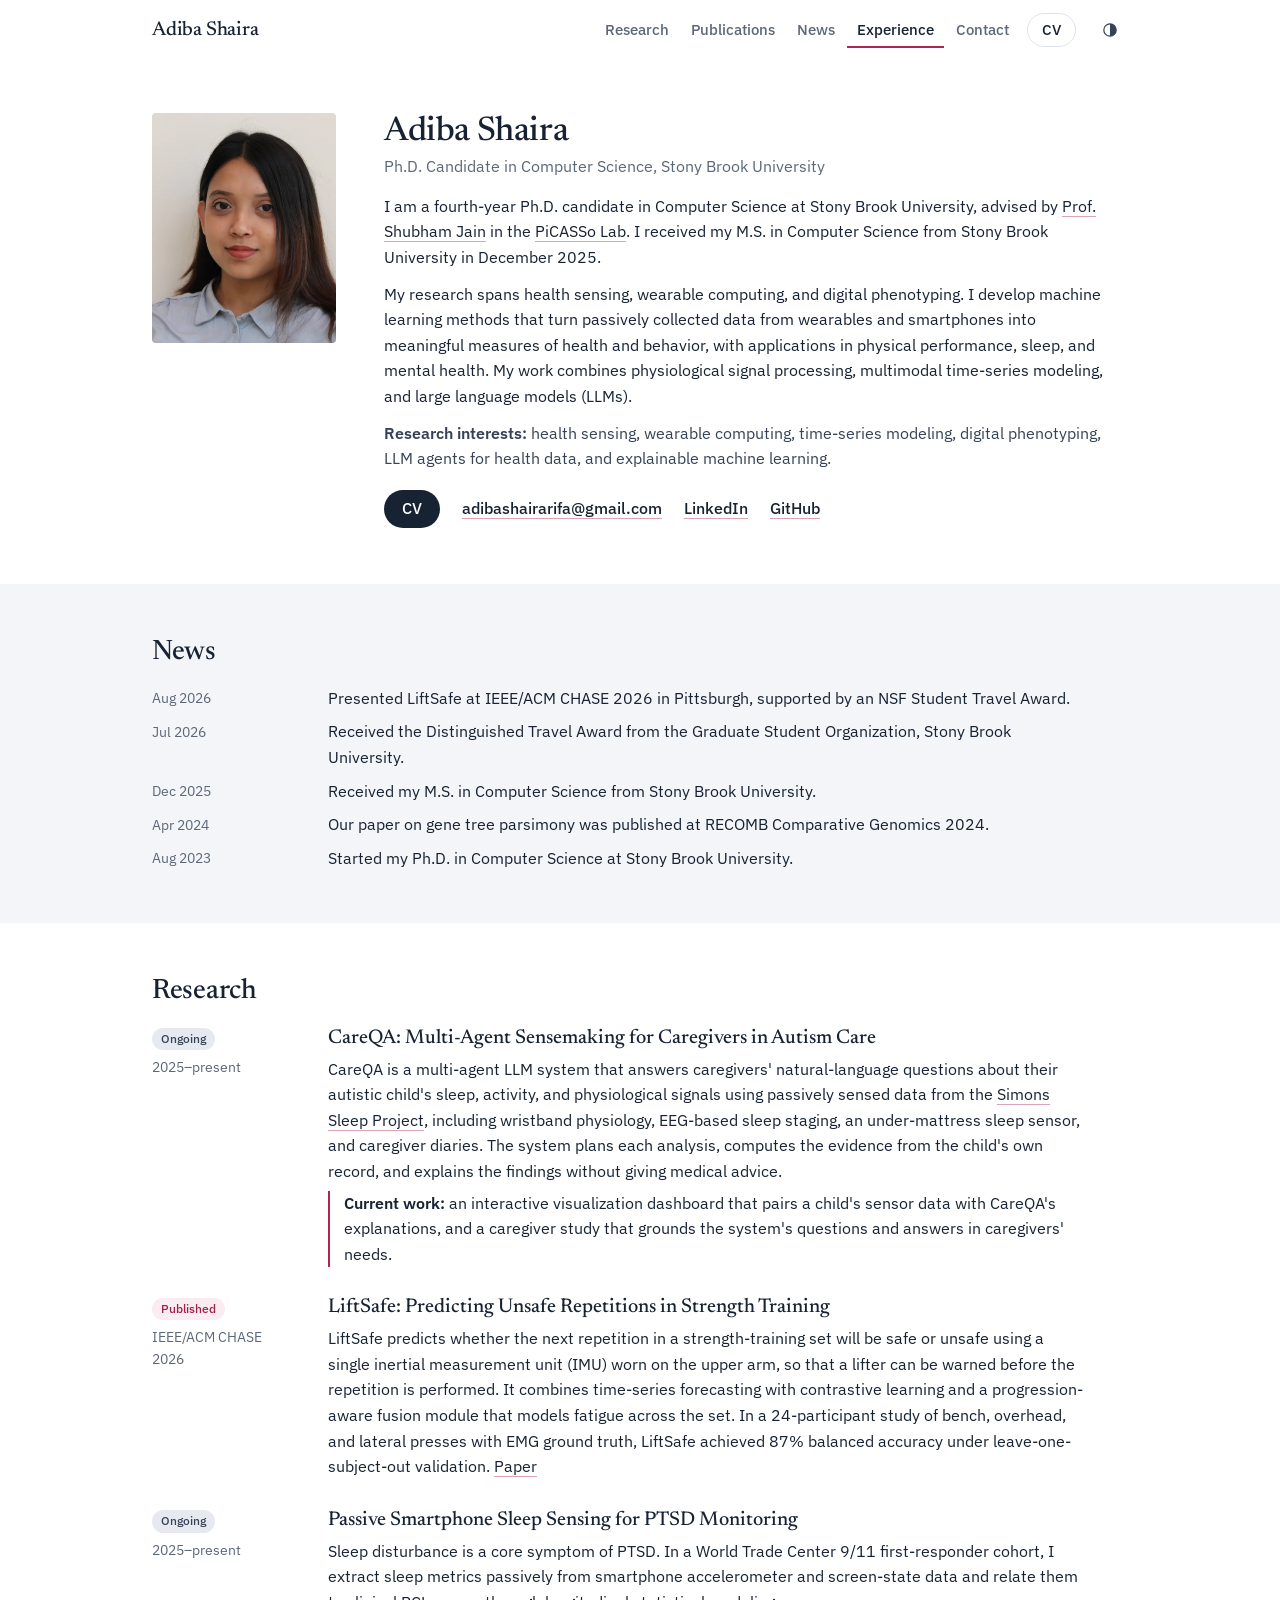
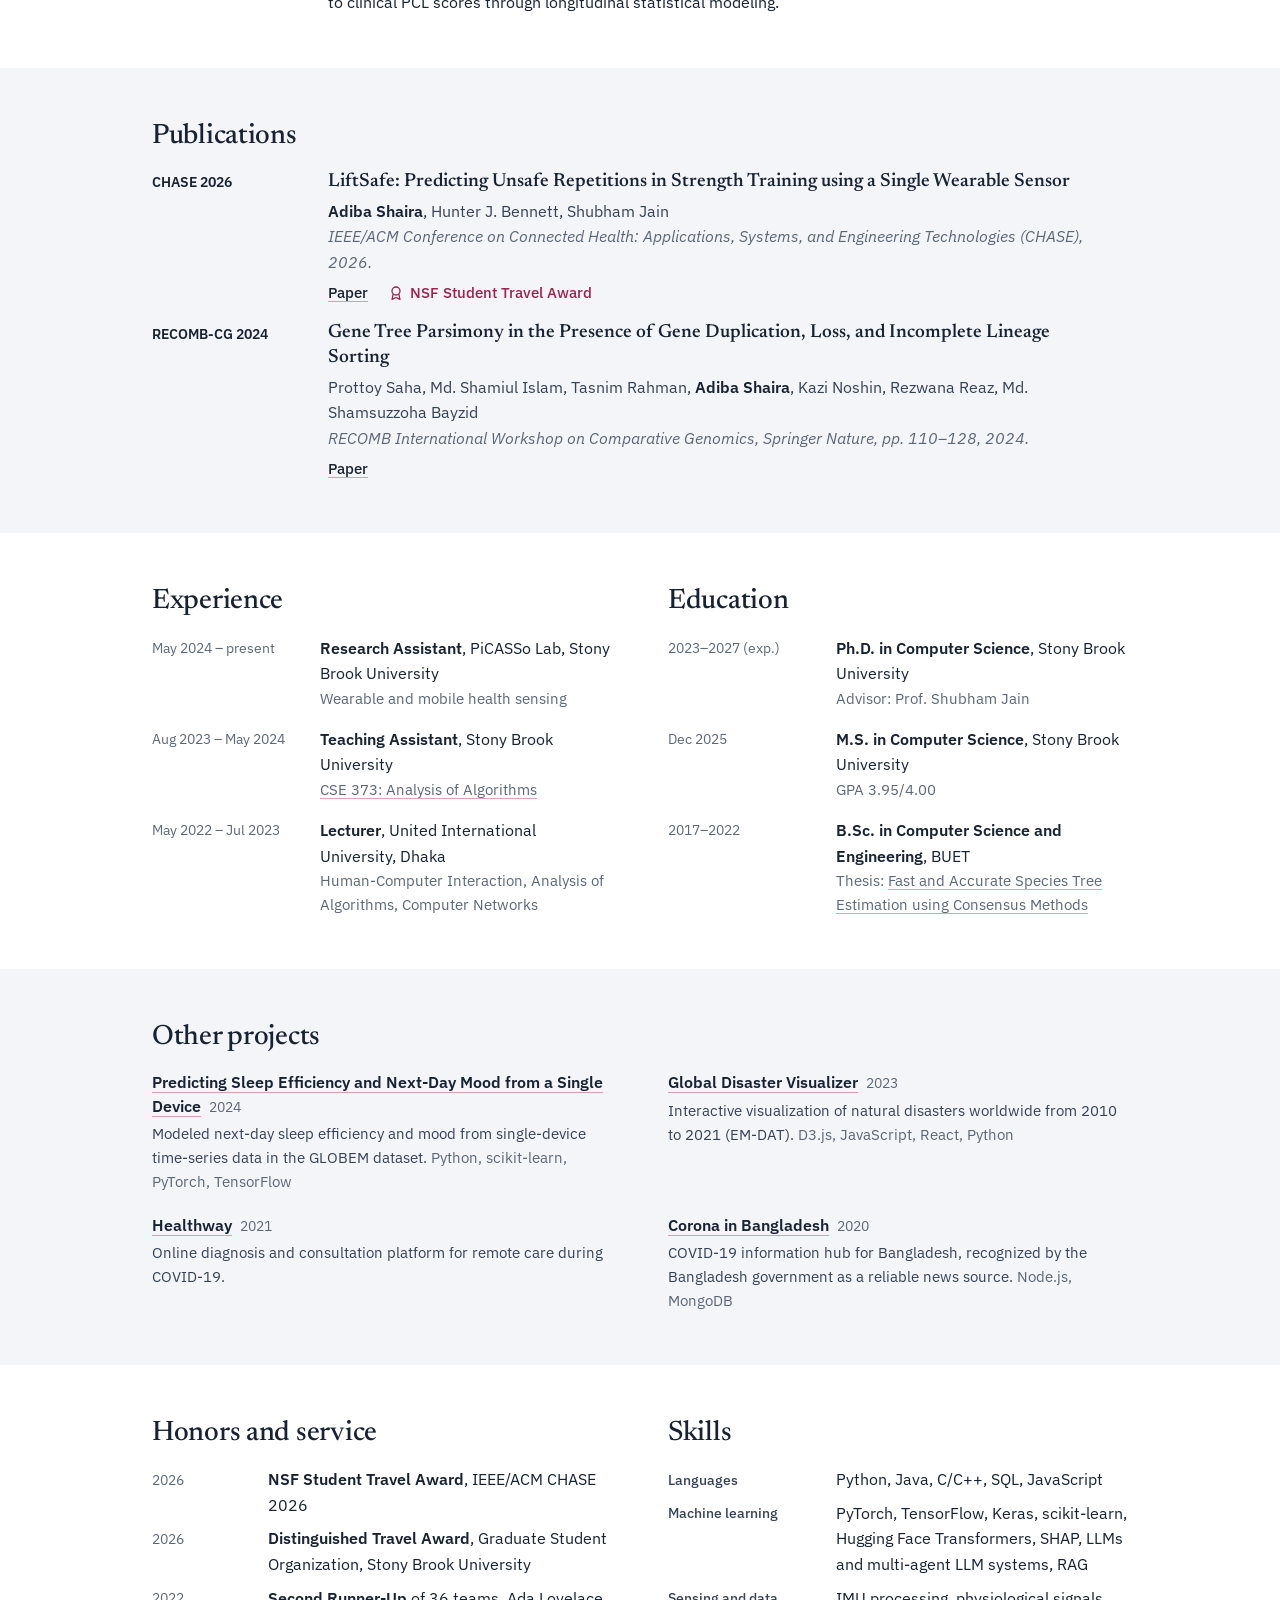
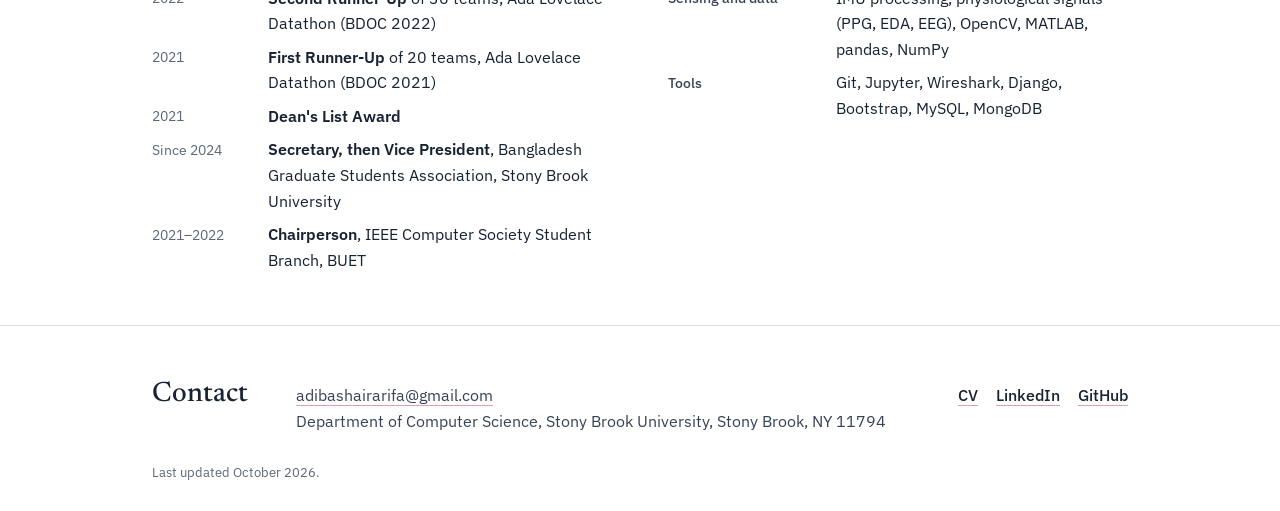
==== commit 978b52d4: "Put the introduction at the top and shorten the page - Show the introduction and research interests " ====
--- a/index.html
+++ b/index.html
@@ -98,57 +98,36 @@
   </header>
 
   <main id="main">
-    <section class="hero" id="top" aria-labelledby="name">
-      <div class="container">
-        <div class="hero__grid">
-          <div class="hero__text">
-            <h1 class="hero__name" id="name">Adiba Shaira</h1>
-            <p class="hero__role">Ph.D. Candidate in Computer Science, Stony Brook University</p>
-            <p class="hero__role"><a href="https://picasso.cs.stonybrook.edu/">PiCASSo Lab</a>, advised by <a href="https://www3.cs.stonybrook.edu/~jain/">Prof. Shubham Jain</a></p>
-            <ul class="hero__links">
-              <li><a class="button" href="CV.pdf">CV</a></li>
-              <li><a href="mailto:adibashairarifa@gmail.com">adibashairarifa@gmail.com</a></li>
-              <li><a href="https://www.linkedin.com/in/adiba-shaira" rel="me">LinkedIn</a></li>
-              <li><a href="https://github.com/AdibaShaira" rel="me">GitHub</a></li>
-            </ul>
-          </div>
-          <figure class="hero__photo">
-            <picture>
-              <source srcset="assets/img/adiba-shaira.webp" type="image/webp">
-              <img src="assets/img/adiba-shaira.jpg" width="720" height="900" alt="Portrait of Adiba Shaira" fetchpriority="high">
-            </picture>
-          </figure>
-        </div>
-      </div>
-    </section>
-
-    <section class="section section--band" id="about" aria-labelledby="about-title">
-      <div class="container">
-        <h2 class="section-title" id="about-title">About</h2>
-        <div class="row about">
-          <div class="row__meta">
-            <h3 class="meta-title">Research interests</h3>
-            <ul class="interest-list">
-              <li>Health sensing</li>
-              <li>Wearable computing</li>
-              <li>Time-series modeling</li>
-              <li>Digital phenotyping</li>
-              <li>LLM agents for health data</li>
-              <li>Explainable machine learning</li>
-            </ul>
-          </div>
-          <div class="row__body prose">
-            <p>I am a fourth-year Ph.D. candidate in Computer Science at Stony Brook University, advised by <a href="https://www3.cs.stonybrook.edu/~jain/">Prof. Shubham Jain</a> in the <a href="https://picasso.cs.stonybrook.edu/">PiCASSo Lab</a>. I received my M.S. in Computer Science from Stony Brook University in December 2025.</p>
-            <p>My research spans health sensing, wearable computing, and digital phenotyping. I develop machine learning methods that turn passively collected data from wearables and smartphones into meaningful measures of health and behavior, with applications in physical performance, sleep, and mental health. My work combines physiological signal processing, multimodal time-series modeling, and large language models (LLMs).</p>
-          </div>
-        </div>
-      </div>
-    </section>
-
-    <section class="section" id="news" aria-labelledby="news-title">
+    <section class="intro" id="top" aria-labelledby="name">
+      <div class="container intro__grid">
+        <figure class="intro__photo">
+          <picture>
+            <source srcset="assets/img/adiba-shaira.webp" type="image/webp">
+            <img src="assets/img/adiba-shaira.jpg" width="720" height="900" alt="Portrait of Adiba Shaira" fetchpriority="high">
+          </picture>
+        </figure>
+        <div class="intro__head">
+          <h1 class="intro__name" id="name">Adiba Shaira</h1>
+          <p class="intro__role">Ph.D. Candidate in Computer Science, Stony Brook University</p>
+        </div>
+        <div class="intro__bio">
+          <p>I am a fourth-year Ph.D. candidate in Computer Science at Stony Brook University, advised by <a href="https://www3.cs.stonybrook.edu/~jain/">Prof. Shubham Jain</a> in the <a href="https://picasso.cs.stonybrook.edu/">PiCASSo Lab</a>. I received my M.S. in Computer Science from Stony Brook University in December 2025.</p>
+          <p>My research spans health sensing, wearable computing, and digital phenotyping. I develop machine learning methods that turn passively collected data from wearables and smartphones into meaningful measures of health and behavior, with applications in physical performance, sleep, and mental health. My work combines physiological signal processing, multimodal time-series modeling, and large language models (LLMs).</p>
+          <p class="intro__interests"><strong>Research interests:</strong> health sensing, wearable computing, time-series modeling, digital phenotyping, LLM agents for health data, and explainable machine learning.</p>
+        </div>
+        <ul class="intro__links">
+          <li><a class="button" href="CV.pdf">CV</a></li>
+          <li><a href="mailto:adibashairarifa@gmail.com">adibashairarifa@gmail.com</a></li>
+          <li><a href="https://www.linkedin.com/in/adiba-shaira" rel="me">LinkedIn</a></li>
+          <li><a href="https://github.com/AdibaShaira" rel="me">GitHub</a></li>
+        </ul>
+      </div>
+    </section>
+
+    <section class="section section--band" id="news" aria-labelledby="news-title">
       <div class="container">
         <h2 class="section-title" id="news-title">News</h2>
-        <ul class="rows rows--tight">
+        <ul class="rows rows--tight rows--dates">
           <li class="row">
             <p class="row__meta"><time datetime="2026-08">Aug 2026</time></p>
             <p class="row__body">Presented LiftSafe at IEEE/ACM CHASE 2026 in Pittsburgh, supported by an NSF Student Travel Award.</p>
@@ -173,72 +152,62 @@
       </div>
     </section>
 
-    <section class="section section--band" id="research" aria-labelledby="research-title">
+    <section class="section" id="research" aria-labelledby="research-title">
       <div class="container">
         <h2 class="section-title" id="research-title">Research</h2>
-
-        <article class="row project" aria-labelledby="careqa-title">
-          <div class="row__meta">
-            <p><span class="status status--ongoing">Ongoing</span></p>
-            <p>2025&ndash;present</p>
-          </div>
-          <div class="row__body">
-            <h3 class="project__title" id="careqa-title">CareQA: Multi-Agent Sensemaking for Caregivers in Autism Care</h3>
-            <p>CareQA is a multi-agent LLM system that answers caregivers' natural-language questions about their autistic child's sleep, activity, and physiological signals using passively sensed data from the <a href="https://www.sfari.org/resource/simons-sleep-project/">Simons Sleep Project</a>, including wristband physiology, EEG-based sleep staging, an under-mattress sleep sensor, and caregiver diaries. The system plans each analysis, computes the evidence from the child's own record, and explains the findings without giving medical advice.</p>
-            <div class="now">
-              <p><strong>Current work:</strong> an interactive visualization dashboard that pairs a child's sensor data with CareQA's explanations, and a caregiver study that grounds the system's questions and answers in caregivers' needs.</p>
-            </div>
-          </div>
-        </article>
-
-        <article class="row project" aria-labelledby="liftsafe-title">
-          <div class="row__meta">
-            <p><span class="status status--published">Published</span></p>
-            <p>IEEE/ACM CHASE 2026</p>
-          </div>
-          <div class="row__body">
-            <h3 class="project__title" id="liftsafe-title">LiftSafe: Predicting Unsafe Repetitions in Strength Training</h3>
-            <p>LiftSafe predicts whether the next repetition in a strength-training set will be safe or unsafe using a single inertial measurement unit (IMU) worn on the upper arm, so that a lifter can be warned before the repetition is performed. It combines time-series forecasting with contrastive learning and a progression-aware fusion module that models fatigue across the set. In a 24-participant study of bench, overhead, and lateral presses with EMG ground truth, LiftSafe achieved 87% balanced accuracy under leave-one-subject-out validation.</p>
-            <p class="project__links"><a href="https://ieeexplore.ieee.org/document/11668013">Paper</a></p>
-          </div>
-        </article>
-
-        <article class="row project" aria-labelledby="ptsd-title">
-          <div class="row__meta">
-            <p><span class="status status--ongoing">Ongoing</span></p>
-            <p>2025&ndash;present</p>
-          </div>
-          <div class="row__body">
-            <h3 class="project__title" id="ptsd-title">Passive Smartphone Sleep Sensing for PTSD Monitoring</h3>
-            <p>Sleep disturbance is a core symptom of PTSD. In a World Trade Center 9/11 first-responder cohort, I extract sleep metrics passively from smartphone accelerometer and screen-state data and relate them to clinical PCL scores through longitudinal statistical modeling.</p>
-          </div>
-        </article>
-      </div>
-    </section>
-
-    <section class="section" id="publications" aria-labelledby="publications-title">
+        <div class="rows rows--loose">
+          <article class="row project" aria-labelledby="careqa-title">
+            <div class="row__meta">
+              <p><span class="status status--ongoing">Ongoing</span></p>
+              <p>2025&ndash;present</p>
+            </div>
+            <div class="row__body">
+              <h3 class="project__title" id="careqa-title">CareQA: Multi-Agent Sensemaking for Caregivers in Autism Care</h3>
+              <p>CareQA is a multi-agent LLM system that answers caregivers' natural-language questions about their autistic child's sleep, activity, and physiological signals using passively sensed data from the <a href="https://www.sfari.org/resource/simons-sleep-project/">Simons Sleep Project</a>, including wristband physiology, EEG-based sleep staging, an under-mattress sleep sensor, and caregiver diaries. The system plans each analysis, computes the evidence from the child's own record, and explains the findings without giving medical advice.</p>
+              <p class="now"><strong>Current work:</strong> an interactive visualization dashboard that pairs a child's sensor data with CareQA's explanations, and a caregiver study that grounds the system's questions and answers in caregivers' needs.</p>
+            </div>
+          </article>
+
+          <article class="row project" aria-labelledby="liftsafe-title">
+            <div class="row__meta">
+              <p><span class="status status--published">Published</span></p>
+              <p>IEEE/ACM CHASE 2026</p>
+            </div>
+            <div class="row__body">
+              <h3 class="project__title" id="liftsafe-title">LiftSafe: Predicting Unsafe Repetitions in Strength Training</h3>
+              <p>LiftSafe predicts whether the next repetition in a strength-training set will be safe or unsafe using a single inertial measurement unit (IMU) worn on the upper arm, so that a lifter can be warned before the repetition is performed. It combines time-series forecasting with contrastive learning and a progression-aware fusion module that models fatigue across the set. In a 24-participant study of bench, overhead, and lateral presses with EMG ground truth, LiftSafe achieved 87% balanced accuracy under leave-one-subject-out validation. <a href="https://ieeexplore.ieee.org/document/11668013">Paper</a></p>
+            </div>
+          </article>
+
+          <article class="row project" aria-labelledby="ptsd-title">
+            <div class="row__meta">
+              <p><span class="status status--ongoing">Ongoing</span></p>
+              <p>2025&ndash;present</p>
+            </div>
+            <div class="row__body">
+              <h3 class="project__title" id="ptsd-title">Passive Smartphone Sleep Sensing for PTSD Monitoring</h3>
+              <p>Sleep disturbance is a core symptom of PTSD. In a World Trade Center 9/11 first-responder cohort, I extract sleep metrics passively from smartphone accelerometer and screen-state data and relate them to clinical PCL scores through longitudinal statistical modeling.</p>
+            </div>
+          </article>
+        </div>
+      </div>
+    </section>
+
+    <section class="section section--band" id="publications" aria-labelledby="publications-title">
       <div class="container">
         <h2 class="section-title" id="publications-title">Publications</h2>
         <ol class="rows pubs" reversed>
           <li class="row pub" id="pub-liftsafe">
-            <div class="row__meta">
-              <p class="pub__venue-short">CHASE 2026</p>
-            </div>
+            <p class="row__meta pub__venue-short">CHASE 2026</p>
             <div class="row__body">
               <h3 class="pub__title"><a href="https://ieeexplore.ieee.org/document/11668013">LiftSafe: Predicting Unsafe Repetitions in Strength Training using a Single Wearable Sensor</a></h3>
               <p class="pub__authors"><strong>Adiba Shaira</strong>, Hunter J. Bennett, Shubham Jain</p>
               <p class="pub__venue">IEEE/ACM Conference on Connected Health: Applications, Systems, and Engineering Technologies (CHASE), 2026.</p>
-              <p class="pub__links"><a href="https://ieeexplore.ieee.org/document/11668013">Paper</a></p>
-              <p class="award">
-                <svg viewBox="0 0 20 20" width="16" height="16" aria-hidden="true" focusable="false"><circle cx="10" cy="7.5" r="5" fill="none" stroke="currentColor" stroke-width="1.6"/><path d="M6.6 11.2 5 18l5-2.4 5 2.4-1.6-6.8" fill="none" stroke="currentColor" stroke-width="1.6" stroke-linejoin="round"/></svg>
-                NSF Student Travel Award
-              </p>
+              <p class="pub__links"><a href="https://ieeexplore.ieee.org/document/11668013">Paper</a> <span class="award"><svg viewBox="0 0 20 20" width="16" height="16" aria-hidden="true" focusable="false"><circle cx="10" cy="7.5" r="5" fill="none" stroke="currentColor" stroke-width="1.6"/><path d="M6.6 11.2 5 18l5-2.4 5 2.4-1.6-6.8" fill="none" stroke="currentColor" stroke-width="1.6" stroke-linejoin="round"/></svg>NSF Student Travel Award</span></p>
             </div>
           </li>
           <li class="row pub" id="pub-recomb">
-            <div class="row__meta">
-              <p class="pub__venue-short">RECOMB-CG 2024</p>
-            </div>
+            <p class="row__meta pub__venue-short">RECOMB-CG 2024</p>
             <div class="row__body">
               <h3 class="pub__title"><a href="https://dl.acm.org/doi/10.1007/978-3-031-58072-7_6">Gene Tree Parsimony in the Presence of Gene Duplication, Loss, and Incomplete Lineage Sorting</a></h3>
               <p class="pub__authors">Prottoy Saha, Md. Shamiul Islam, Tasnim Rahman, <strong>Adiba Shaira</strong>, Kazi Noshin, Rezwana Reaz, Md. Shamsuzzoha Bayzid</p>
@@ -250,179 +219,156 @@
       </div>
     </section>
 
-    <section class="section section--band" id="experience" aria-labelledby="experience-title">
-      <div class="container">
-        <h2 class="section-title" id="experience-title">Experience and teaching</h2>
-        <ul class="rows">
-          <li class="row">
-            <p class="row__meta">May 2024 &ndash; present</p>
-            <div class="row__body">
-              <h3 class="entry__title">Research Assistant, PiCASSo Lab</h3>
-              <p class="entry__org">Stony Brook University</p>
-              <p>Wearable and mobile health sensing: LiftSafe, CareQA, and passive sleep sensing for PTSD.</p>
-            </div>
-          </li>
-          <li class="row">
-            <p class="row__meta">Aug 2023 &ndash; May 2024</p>
-            <div class="row__body">
-              <h3 class="entry__title">Teaching Assistant</h3>
-              <p class="entry__org">Stony Brook University</p>
-              <p><a href="https://www3.cs.stonybrook.edu/~skiena/373/">CSE 373: Analysis of Algorithms</a></p>
-            </div>
-          </li>
-          <li class="row">
-            <p class="row__meta">May 2022 &ndash; Jul 2023</p>
-            <div class="row__body">
-              <h3 class="entry__title">Lecturer, Department of Computer Science and Engineering</h3>
-              <p class="entry__org">United International University, Dhaka, Bangladesh</p>
-              <p>Taught Human-Computer Interaction, Analysis of Algorithms, and Computer Networks.</p>
-            </div>
-          </li>
-        </ul>
-
-        <h2 class="section-title section-title--next" id="education">Education</h2>
-        <ul class="rows">
-          <li class="row">
-            <p class="row__meta">2023&ndash;2027 (expected)</p>
-            <div class="row__body">
-              <h3 class="entry__title">Ph.D. in Computer Science</h3>
-              <p class="entry__org">Stony Brook University</p>
-              <p>Advisor: Prof. Shubham Jain</p>
-            </div>
-          </li>
-          <li class="row">
-            <p class="row__meta">Dec 2025</p>
-            <div class="row__body">
-              <h3 class="entry__title">M.S. in Computer Science</h3>
-              <p class="entry__org">Stony Brook University</p>
-              <p>GPA 3.95/4.00, earned on the way to the Ph.D.</p>
-            </div>
-          </li>
-          <li class="row">
-            <p class="row__meta">2017&ndash;2022</p>
-            <div class="row__body">
-              <h3 class="entry__title">B.Sc. in Computer Science and Engineering</h3>
-              <p class="entry__org">Bangladesh University of Engineering and Technology (BUET)</p>
-              <p>Thesis: <a href="files/Thesis.pdf">Fast and Accurate Species Tree Estimation using Consensus Methods</a></p>
-            </div>
-          </li>
-        </ul>
-      </div>
-    </section>
-
-    <section class="section" id="projects" aria-labelledby="projects-title">
+    <section class="section" id="experience" aria-labelledby="experience-title">
+      <div class="container split">
+        <div>
+          <h2 class="section-title" id="experience-title">Experience</h2>
+          <ul class="rows">
+            <li class="row">
+              <p class="row__meta">May 2024 &ndash; present</p>
+              <div class="row__body">
+                <p><strong>Research Assistant</strong>, PiCASSo Lab, Stony Brook University</p>
+                <p class="entry__detail">Wearable and mobile health sensing</p>
+              </div>
+            </li>
+            <li class="row">
+              <p class="row__meta">Aug 2023 &ndash; May 2024</p>
+              <div class="row__body">
+                <p><strong>Teaching Assistant</strong>, Stony Brook University</p>
+                <p class="entry__detail"><a href="https://www3.cs.stonybrook.edu/~skiena/373/">CSE 373: Analysis of Algorithms</a></p>
+              </div>
+            </li>
+            <li class="row">
+              <p class="row__meta">May 2022 &ndash; Jul 2023</p>
+              <div class="row__body">
+                <p><strong>Lecturer</strong>, United International University, Dhaka</p>
+                <p class="entry__detail">Human-Computer Interaction, Analysis of Algorithms, Computer Networks</p>
+              </div>
+            </li>
+          </ul>
+        </div>
+        <div>
+          <h2 class="section-title" id="education">Education</h2>
+          <ul class="rows">
+            <li class="row">
+              <p class="row__meta">2023&ndash;2027 (exp.)</p>
+              <div class="row__body">
+                <p><strong>Ph.D. in Computer Science</strong>, Stony Brook University</p>
+                <p class="entry__detail">Advisor: Prof. Shubham Jain</p>
+              </div>
+            </li>
+            <li class="row">
+              <p class="row__meta">Dec 2025</p>
+              <div class="row__body">
+                <p><strong>M.S. in Computer Science</strong>, Stony Brook University</p>
+                <p class="entry__detail">GPA 3.95/4.00</p>
+              </div>
+            </li>
+            <li class="row">
+              <p class="row__meta">2017&ndash;2022</p>
+              <div class="row__body">
+                <p><strong>B.Sc. in Computer Science and Engineering</strong>, BUET</p>
+                <p class="entry__detail">Thesis: <a href="files/Thesis.pdf">Fast and Accurate Species Tree Estimation using Consensus Methods</a></p>
+              </div>
+            </li>
+          </ul>
+        </div>
+      </div>
+    </section>
+
+    <section class="section section--band" id="projects" aria-labelledby="projects-title">
       <div class="container">
         <h2 class="section-title" id="projects-title">Other projects</h2>
-        <ul class="rows">
-          <li class="row">
-            <p class="row__meta">2024</p>
-            <div class="row__body">
-              <h3 class="entry__title"><a href="https://github.com/jamaliasultana/sleep_anomaly">Predicting sleep efficiency and next-day mood from a single device</a></h3>
-              <p>Modeled next-day sleep efficiency and mood from single-device time-series data in the GLOBEM dataset.</p>
-              <p class="entry__tech">Python, scikit-learn, LSTM and autoencoder models in PyTorch and TensorFlow</p>
-            </div>
-          </li>
-          <li class="row">
-            <p class="row__meta">2023</p>
-            <div class="row__body">
-              <h3 class="entry__title"><a href="https://github.com/shahrarfatemi/global_disaster_visualizer">Global Disaster Visualizer</a></h3>
-              <p>An interactive look at natural disasters worldwide from 2010 to 2021 (EM-DAT): where they struck, how often, and their human toll.</p>
-              <p class="entry__tech">D3.js, JavaScript, React, Python</p>
-            </div>
-          </li>
-          <li class="row">
-            <p class="row__meta">2021</p>
-            <div class="row__body">
-              <h3 class="entry__title"><a href="https://github.com/meherafrozsworna/online_diagostics_and_consultant_center">Healthway</a></h3>
-              <p>An online diagnosis and consultation platform built during COVID-19 so patients and doctors could work together remotely.</p>
-            </div>
-          </li>
-          <li class="row">
-            <p class="row__meta">2020</p>
-            <div class="row__body">
-              <h3 class="entry__title"><a href="https://coronainbangladesh.com/">Corona in Bangladesh</a></h3>
-              <p>A COVID-19 information hub for Bangladesh, recognized by the Bangladesh government as a reliable source of COVID-19 news.</p>
-              <p class="entry__tech">Node.js, MongoDB</p>
-            </div>
+        <ul class="mini-grid">
+          <li class="mini">
+            <h3 class="mini__title"><a href="https://github.com/jamaliasultana/sleep_anomaly">Predicting Sleep Efficiency and Next-Day Mood from a Single Device</a> <span class="mini__year">2024</span></h3>
+            <p>Modeled next-day sleep efficiency and mood from single-device time-series data in the GLOBEM dataset. <span class="mini__tech">Python, scikit-learn, PyTorch, TensorFlow</span></p>
+          </li>
+          <li class="mini">
+            <h3 class="mini__title"><a href="https://github.com/shahrarfatemi/global_disaster_visualizer">Global Disaster Visualizer</a> <span class="mini__year">2023</span></h3>
+            <p>Interactive visualization of natural disasters worldwide from 2010 to 2021 (EM-DAT). <span class="mini__tech">D3.js, JavaScript, React, Python</span></p>
+          </li>
+          <li class="mini">
+            <h3 class="mini__title"><a href="https://github.com/meherafrozsworna/online_diagostics_and_consultant_center">Healthway</a> <span class="mini__year">2021</span></h3>
+            <p>Online diagnosis and consultation platform for remote care during COVID-19.</p>
+          </li>
+          <li class="mini">
+            <h3 class="mini__title"><a href="https://coronainbangladesh.com/">Corona in Bangladesh</a> <span class="mini__year">2020</span></h3>
+            <p>COVID-19 information hub for Bangladesh, recognized by the Bangladesh government as a reliable news source. <span class="mini__tech">Node.js, MongoDB</span></p>
           </li>
         </ul>
       </div>
     </section>
 
-    <section class="section section--band" id="honors" aria-labelledby="honors-title">
-      <div class="container">
-        <h2 class="section-title" id="honors-title">Honors and service</h2>
-        <ul class="rows rows--tight">
-          <li class="row">
-            <p class="row__meta">2026</p>
-            <p class="row__body"><strong>NSF Student Travel Award</strong>, IEEE/ACM CHASE 2026</p>
-          </li>
-          <li class="row">
-            <p class="row__meta">2026</p>
-            <p class="row__body"><strong>Distinguished Travel Award</strong>, Graduate Student Organization, Stony Brook University</p>
-          </li>
-          <li class="row">
-            <p class="row__meta">2022</p>
-            <p class="row__body"><strong>Second Runner-Up</strong> of 36 teams, Ada Lovelace Datathon (BDOC 2022), taxi demand prediction</p>
-          </li>
-          <li class="row">
-            <p class="row__meta">2021</p>
-            <p class="row__body"><strong>First Runner-Up</strong> of 20 teams, Ada Lovelace Datathon (BDOC 2021), machine learning for COVID-19 impact analysis</p>
-          </li>
-          <li class="row">
-            <p class="row__meta">2021</p>
-            <p class="row__body"><strong>Dean's List Award</strong></p>
-          </li>
-          <li class="row">
-            <p class="row__meta">Since 2024</p>
-            <p class="row__body"><strong>Bangladesh Graduate Students Association</strong>, Stony Brook University: Secretary, then Vice President</p>
-          </li>
-          <li class="row">
-            <p class="row__meta">2021&ndash;2022</p>
-            <p class="row__body"><strong>Chairperson</strong>, IEEE Computer Society Student Branch, BUET</p>
-          </li>
-        </ul>
-
-        <h2 class="section-title section-title--next" id="skills">Skills</h2>
-        <dl class="rows rows--tight skills">
-          <div class="row">
-            <dt class="row__meta">Languages</dt>
-            <dd class="row__body">Python, Java, C/C++, SQL, JavaScript</dd>
-          </div>
-          <div class="row">
-            <dt class="row__meta">Machine learning</dt>
-            <dd class="row__body">PyTorch, TensorFlow, Keras, scikit-learn, Hugging Face Transformers, SHAP, large language models and multi-agent LLM systems, retrieval-augmented generation (RAG)</dd>
-          </div>
-          <div class="row">
-            <dt class="row__meta">Sensing and data</dt>
-            <dd class="row__body">IMU data processing, physiological signal processing (PPG, EDA, EEG), OpenCV, MATLAB, pandas, NumPy</dd>
-          </div>
-          <div class="row">
-            <dt class="row__meta">Tools</dt>
-            <dd class="row__body">Git, Jupyter, Wireshark, Django, Bootstrap, MySQL, MongoDB</dd>
-          </div>
-        </dl>
+    <section class="section" id="honors" aria-labelledby="honors-title">
+      <div class="container split">
+        <div>
+          <h2 class="section-title" id="honors-title">Honors and service</h2>
+          <ul class="rows rows--tight rows--short-meta rows--dates">
+            <li class="row">
+              <p class="row__meta">2026</p>
+              <p class="row__body"><strong>NSF Student Travel Award</strong>, IEEE/ACM CHASE 2026</p>
+            </li>
+            <li class="row">
+              <p class="row__meta">2026</p>
+              <p class="row__body"><strong>Distinguished Travel Award</strong>, Graduate Student Organization, Stony Brook University</p>
+            </li>
+            <li class="row">
+              <p class="row__meta">2022</p>
+              <p class="row__body"><strong>Second Runner-Up</strong> of 36 teams, Ada Lovelace Datathon (BDOC 2022)</p>
+            </li>
+            <li class="row">
+              <p class="row__meta">2021</p>
+              <p class="row__body"><strong>First Runner-Up</strong> of 20 teams, Ada Lovelace Datathon (BDOC 2021)</p>
+            </li>
+            <li class="row">
+              <p class="row__meta">2021</p>
+              <p class="row__body"><strong>Dean's List Award</strong></p>
+            </li>
+            <li class="row">
+              <p class="row__meta">Since 2024</p>
+              <p class="row__body"><strong>Secretary, then Vice President</strong>, Bangladesh Graduate Students Association, Stony Brook University</p>
+            </li>
+            <li class="row">
+              <p class="row__meta">2021&ndash;2022</p>
+              <p class="row__body"><strong>Chairperson</strong>, IEEE Computer Society Student Branch, BUET</p>
+            </li>
+          </ul>
+        </div>
+        <div>
+          <h2 class="section-title" id="skills">Skills</h2>
+          <dl class="rows rows--tight skills">
+            <div class="row">
+              <dt class="row__meta">Languages</dt>
+              <dd class="row__body">Python, Java, C/C++, SQL, JavaScript</dd>
+            </div>
+            <div class="row">
+              <dt class="row__meta">Machine learning</dt>
+              <dd class="row__body">PyTorch, TensorFlow, Keras, scikit-learn, Hugging Face Transformers, SHAP, LLMs and multi-agent LLM systems, RAG</dd>
+            </div>
+            <div class="row">
+              <dt class="row__meta">Sensing and data</dt>
+              <dd class="row__body">IMU processing, physiological signals (PPG, EDA, EEG), OpenCV, MATLAB, pandas, NumPy</dd>
+            </div>
+            <div class="row">
+              <dt class="row__meta">Tools</dt>
+              <dd class="row__body">Git, Jupyter, Wireshark, Django, Bootstrap, MySQL, MongoDB</dd>
+            </div>
+          </dl>
+        </div>
       </div>
     </section>
   </main>
 
   <footer class="footer" id="contact" aria-labelledby="contact-title">
-    <div class="container">
-      <h2 class="section-title" id="contact-title">Contact</h2>
-      <dl class="rows rows--tight contact">
-        <div class="row">
-          <dt class="row__meta">Email</dt>
-          <dd class="row__body"><a href="mailto:adibashairarifa@gmail.com">adibashairarifa@gmail.com</a></dd>
-        </div>
-        <div class="row">
-          <dt class="row__meta">Profiles</dt>
-          <dd class="row__body contact__links"><a href="https://www.linkedin.com/in/adiba-shaira" rel="me">LinkedIn</a> <a href="https://github.com/AdibaShaira" rel="me">GitHub</a> <a href="CV.pdf">CV</a></dd>
-        </div>
-        <div class="row">
-          <dt class="row__meta">Address</dt>
-          <dd class="row__body">Department of Computer Science, Stony Brook University, Stony Brook, NY 11794</dd>
-        </div>
-      </dl>
+    <div class="container footer__grid">
+      <h2 class="footer__title" id="contact-title">Contact</h2>
+      <p class="footer__text"><a href="mailto:adibashairarifa@gmail.com">adibashairarifa@gmail.com</a><br>Department of Computer Science, Stony Brook University, Stony Brook, NY 11794</p>
+      <ul class="footer__links">
+        <li><a href="CV.pdf">CV</a></li>
+        <li><a href="https://www.linkedin.com/in/adiba-shaira" rel="me">LinkedIn</a></li>
+        <li><a href="https://github.com/AdibaShaira" rel="me">GitHub</a></li>
+      </ul>
       <p class="footer__meta">Last updated October 2026.</p>
     </div>
   </footer>
--- a/assets/css/site.css
+++ b/assets/css/site.css
@@ -1,6 +1,6 @@
 /* Adiba Shaira — personal site
-   Type: Newsreader (display) + IBM Plex Sans (text), both SIL OFL, self-hosted.
-   Layout: one column; each list is a two-column "ledger" (meta | body) that stacks on phones. */
+   Type: Newsreader (headings) + IBM Plex Sans (text), both SIL OFL, self-hosted.
+   Layout: one compact column; lists use a two-column ledger (meta | body) that stacks on phones. */
 
 @font-face {
   font-family: "Newsreader";
@@ -28,7 +28,7 @@
 :root {
   color-scheme: light;
   --paper: #ffffff;
-  --paper-glass: rgba(255, 255, 255, 0.86);
+  --paper-glass: rgba(255, 255, 255, 0.88);
   --band: #f3f5f8;
   --ink: #172233;
   --ink-2: #364256;
@@ -38,8 +38,6 @@
   --accent-text: #9f2048;
   --accent-line: rgba(173, 37, 80, 0.42);
   --accent-wash: #fbecf1;
-  --review-bg: #fdf0d5;
-  --review-ink: #6f4508;
   --ongoing-bg: #e6eaf0;
   --ongoing-ink: #364256;
   --button-bg: #172233;
@@ -48,17 +46,18 @@
   --display: "Newsreader", "Iowan Old Style", "Palatino Linotype", Georgia, serif;
   --sans: "IBM Plex Sans", "Segoe UI", system-ui, -apple-system, Roboto, sans-serif;
 
-  --container: 1060px;
-  --gutter: clamp(16px, 4vw, 36px);
-  --meta: 10.5rem;
-  --topbar-h: 64px;
+  --container: 1040px;
+  --gutter: clamp(16px, 4vw, 32px);
+  --meta: 9rem;
+  --topbar-h: 60px;
+  --section-pad: clamp(32px, 4.5vw, 52px);
 }
 
 @media (prefers-color-scheme: dark) {
   :root:not([data-theme="light"]) {
     color-scheme: dark;
     --paper: #0f1520;
-    --paper-glass: rgba(15, 21, 32, 0.84);
+    --paper-glass: rgba(15, 21, 32, 0.86);
     --band: #151d2a;
     --ink: #e7ebf1;
     --ink-2: #c4ccd8;
@@ -68,8 +67,6 @@
     --accent-text: #f48aab;
     --accent-line: rgba(239, 111, 150, 0.5);
     --accent-wash: #2c1823;
-    --review-bg: #3b2c10;
-    --review-ink: #f2d08f;
     --ongoing-bg: #222d3d;
     --ongoing-ink: #c4ccd8;
     --button-bg: #e7ebf1;
@@ -79,7 +76,7 @@
 :root[data-theme="dark"] {
   color-scheme: dark;
   --paper: #0f1520;
-  --paper-glass: rgba(15, 21, 32, 0.84);
+  --paper-glass: rgba(15, 21, 32, 0.86);
   --band: #151d2a;
   --ink: #e7ebf1;
   --ink-2: #c4ccd8;
@@ -89,8 +86,6 @@
   --accent-text: #f48aab;
   --accent-line: rgba(239, 111, 150, 0.5);
   --accent-wash: #2c1823;
-  --review-bg: #3b2c10;
-  --review-ink: #f2d08f;
   --ongoing-bg: #222d3d;
   --ongoing-ink: #c4ccd8;
   --button-bg: #e7ebf1;
@@ -104,7 +99,7 @@
   -webkit-text-size-adjust: 100%;
   text-size-adjust: 100%;
   scroll-behavior: smooth;
-  scroll-padding-top: calc(var(--topbar-h) + 16px);
+  scroll-padding-top: calc(var(--topbar-h) + 12px);
 }
 
 body {
@@ -112,18 +107,18 @@
   background: var(--paper);
   color: var(--ink);
   font-family: var(--sans);
-  font-size: 1.0625rem;
-  line-height: 1.65;
+  font-size: 1rem;
+  line-height: 1.6;
   font-kerning: normal;
   -webkit-font-smoothing: antialiased;
   overflow-x: hidden;
 }
 
 img { display: block; max-width: 100%; height: auto; }
-
 p { margin: 0; }
 ul, ol, dl, dd { margin: 0; padding: 0; }
 ul, ol { list-style: none; }
+strong { font-weight: 600; }
 
 a {
   color: inherit;
@@ -140,10 +135,6 @@
   outline-offset: 3px;
   border-radius: 3px;
 }
-
-strong { font-weight: 600; }
-
-q { quotes: "\201C" "\201D"; }
 
 .container {
   width: 100%;
@@ -188,7 +179,7 @@
 
 .topbar__name {
   font-family: var(--display);
-  font-size: 1.3125rem;
+  font-size: 1.25rem;
   font-weight: 500;
   letter-spacing: -0.01em;
   text-decoration: none;
@@ -200,7 +191,7 @@
 .nav__list { display: flex; align-items: center; gap: 2px; }
 .nav__link {
   display: block;
-  padding: 6px 11px;
+  padding: 6px 10px;
   border-radius: 6px;
   color: var(--muted);
   font-size: 0.9375rem;
@@ -210,11 +201,11 @@
 .nav__link:hover { color: var(--ink); background: var(--band); }
 .nav__link[aria-current="location"] { color: var(--ink); box-shadow: inset 0 -2px 0 var(--accent); border-radius: 6px 6px 0 0; }
 .nav__link--cv {
-  margin-left: 8px;
+  margin-left: 6px;
   color: var(--ink);
   border: 1px solid var(--rule);
   border-radius: 999px;
-  padding: 5px 14px;
+  padding: 4px 14px;
 }
 .nav__link--cv:hover { border-color: var(--ink); background: transparent; }
 
@@ -223,8 +214,8 @@
 .icon-button {
   display: inline-grid;
   place-items: center;
-  width: 38px;
-  height: 38px;
+  width: 36px;
+  height: 36px;
   padding: 0;
   border: 0;
   border-radius: 8px;
@@ -236,55 +227,22 @@
 
 .menu-toggle { display: none; }
 
-/* ---------- Hero ---------- */
-.hero { padding-top: clamp(40px, 7vw, 88px); padding-bottom: clamp(48px, 7vw, 88px); }
-
-.hero__grid {
+/* ---------- Intro ---------- */
+.intro { padding: clamp(28px, 4.5vw, 52px) 0 clamp(32px, 5vw, 56px); }
+
+.intro__grid {
   display: grid;
-  grid-template-columns: minmax(0, 1fr) auto;
-  align-items: center;
-  column-gap: clamp(32px, 7vw, 96px);
-}
-
-.hero__name {
-  margin: 0 0 22px;
-  font-family: var(--display);
-  font-size: clamp(2.5rem, 5.2vw, 3.875rem);
-  font-weight: 500;
-  font-optical-sizing: auto;
-  line-height: 0.98;
-  letter-spacing: -0.022em;
-}
-
-.hero__role {
-  color: var(--ink-2);
-  font-size: 1.125rem;
-  line-height: 1.55;
-}
-
-.hero__links {
-  display: flex;
-  flex-wrap: wrap;
-  align-items: center;
-  gap: 12px 24px;
-  margin-top: 34px;
-  font-weight: 500;
-}
-
-.button {
-  display: inline-flex;
-  align-items: center;
-  padding: 9px 18px;
-  border-radius: 999px;
-  background: var(--button-bg);
-  color: var(--button-ink);
-  font-weight: 500;
-  text-decoration: none;
-}
-.button:hover { color: var(--button-ink); background: var(--accent); }
-
-.hero__photo { width: clamp(220px, 25vw, 292px); margin: 0; }
-.hero__photo img {
+  grid-template-columns: 184px minmax(0, 1fr);
+  grid-template-areas:
+    "photo head"
+    "photo bio"
+    "photo links";
+  grid-template-rows: auto auto 1fr;
+  column-gap: clamp(28px, 4vw, 48px);
+}
+
+.intro__photo { grid-area: photo; margin: 0; }
+.intro__photo img {
   width: 100%;
   aspect-ratio: 4 / 5;
   object-fit: cover;
@@ -292,146 +250,195 @@
   background: var(--band);
 }
 
+.intro__head { grid-area: head; }
+.intro__name {
+  margin: 0;
+  font-family: var(--display);
+  font-size: clamp(1.75rem, 3vw, 2.125rem);
+  font-weight: 500;
+  line-height: 1.15;
+  letter-spacing: -0.012em;
+}
+.intro__role { margin-top: 2px; color: var(--muted); font-size: 1rem; }
+
+.intro__bio { grid-area: bio; max-width: 72ch; margin-top: 14px; }
+.intro__bio p + p { margin-top: 0.7em; }
+.intro__interests { color: var(--ink-2); }
+
+.intro__links {
+  grid-area: links;
+  display: flex;
+  flex-wrap: wrap;
+  align-items: center;
+  gap: 8px 22px;
+  margin-top: 18px;
+  font-weight: 500;
+}
+
+.button {
+  display: inline-flex;
+  align-items: center;
+  padding: 6px 18px;
+  border-radius: 999px;
+  background: var(--button-bg);
+  color: var(--button-ink);
+  font-weight: 500;
+  text-decoration: none;
+}
+.button:hover { color: var(--button-ink); background: var(--accent); }
+
 /* ---------- Sections ---------- */
-.section { padding: clamp(56px, 8vw, 104px) 0; }
+.section { padding: var(--section-pad) 0; }
 .section--band { background: var(--band); }
 
 .section-title {
-  margin: 0 0 clamp(24px, 3.5vw, 40px);
+  margin: 0 0 18px;
   font-family: var(--display);
-  font-size: clamp(1.875rem, 3.2vw, 2.375rem);
-  font-weight: 500;
-  line-height: 1.12;
-  letter-spacing: -0.012em;
-}
-.section-title--next { margin-top: clamp(56px, 7vw, 88px); }
-
-.prose { max-width: 66ch; }
-.prose p + p { margin-top: 1em; }
-.interests { color: var(--ink-2); }
+  font-size: clamp(1.5rem, 2.4vw, 1.75rem);
+  font-weight: 500;
+  line-height: 1.15;
+  letter-spacing: -0.01em;
+}
+
+/* Two blocks side by side on wide screens */
+.split {
+  display: grid;
+  grid-template-columns: repeat(2, minmax(0, 1fr));
+  column-gap: clamp(32px, 5vw, 56px);
+  row-gap: 36px;
+}
+.split .row { --meta: 8.5rem; }
+.split .rows--short-meta .row { --meta: 5.25rem; }
 
 /* Ledger rows: meta | body */
 .row {
   display: grid;
   grid-template-columns: var(--meta) minmax(0, 1fr);
-  column-gap: clamp(24px, 4vw, 48px);
-}
-.rows > .row + .row { margin-top: 30px; }
-.rows--tight > .row + .row { margin-top: 14px; }
+  column-gap: clamp(16px, 3vw, 32px);
+}
+.rows > .row + .row { margin-top: 16px; }
+.rows--tight > .row + .row { margin-top: 8px; }
+.rows--loose > .row + .row { margin-top: 28px; }
 
 .row__meta {
-  padding-top: 0.15em;
+  padding-top: 0.1em;
   color: var(--muted);
-  font-size: 0.9375rem;
+  font-size: 0.875rem;
   line-height: 1.6;
   font-variant-numeric: tabular-nums;
 }
-.row__meta p + p { margin-top: 8px; }
-.row__body { max-width: 68ch; }
-.row__body > p + p,
-.row__body > p + div,
-.row__body > div + p { margin-top: 12px; }
+.row__meta p + p { margin-top: 6px; }
+.row__body { max-width: 76ch; }
+.row__body > * + * { margin-top: 6px; }
+
+.entry__detail { color: var(--muted); font-size: 0.9375rem; }
+.row__body > .entry__detail { margin-top: 0; }
 
 .status {
   display: inline-block;
-  padding: 2px 10px;
+  padding: 1px 9px;
   border-radius: 999px;
-  font-size: 0.8125rem;
-  font-weight: 500;
-  line-height: 1.6;
+  font-size: 0.75rem;
+  font-weight: 500;
+  line-height: 1.7;
   white-space: nowrap;
 }
-.status--review { background: var(--review-bg); color: var(--review-ink); }
 .status--published { background: var(--accent-wash); color: var(--accent-text); }
 .status--ongoing { background: var(--ongoing-bg); color: var(--ongoing-ink); }
 
 /* Research */
-.rows > .project + .project,
-.project + .project { margin-top: clamp(44px, 6vw, 64px); }
 .project__title {
-  margin: 0 0 12px;
+  margin: 0;
   font-family: var(--display);
-  font-size: clamp(1.375rem, 2.2vw, 1.625rem);
-  font-weight: 500;
-  line-height: 1.22;
-  letter-spacing: -0.006em;
+  font-size: 1.25rem;
+  font-weight: 500;
+  line-height: 1.25;
 }
 .now {
-  padding: 2px 0 2px 16px;
+  padding-left: 14px;
   border-left: 2px solid var(--accent);
-  color: var(--ink);
-}
-.project__links { font-weight: 500; }
+}
 
 /* Publications */
+.pub__venue-short { color: var(--ink); font-weight: 600; }
 .pub__title {
-  margin: 0 0 6px;
+  margin: 0;
   font-family: var(--display);
-  font-size: 1.3125rem;
+  font-size: 1.1875rem;
   font-weight: 560;
   line-height: 1.3;
 }
 .pub__title a { text-decoration-color: transparent; }
 .pub__title a:hover { text-decoration-color: currentColor; }
-.pub__authors { color: var(--ink-2); }
+.row__body > .pub__authors { margin-top: 4px; color: var(--ink-2); }
 .pub__authors strong { color: var(--ink); }
-.row__body > .pub__venue { margin-top: 2px; color: var(--muted); font-style: italic; }
-.pub__venue-short { color: var(--ink); font-weight: 600; }
-.pub__links { font-size: 0.9375rem; font-weight: 500; }
+.row__body > .pub__venue { margin-top: 0; color: var(--muted); font-style: italic; }
+.pub__links {
+  display: flex;
+  flex-wrap: wrap;
+  align-items: center;
+  gap: 4px 20px;
+  font-size: 0.9375rem;
+  font-weight: 500;
+}
 .award {
-  display: flex;
+  display: inline-flex;
   align-items: center;
-  gap: 8px;
+  gap: 6px;
   color: var(--accent-text);
-  font-size: 0.9375rem;
-  font-weight: 500;
-}
-.row__body > .award { margin-top: 6px; }
-
-/* Experience and education */
-.entry__title {
-  margin: 0;
-  font-size: 1.0625rem;
+}
+
+/* Other projects */
+.mini-grid {
+  display: grid;
+  grid-template-columns: repeat(2, minmax(0, 1fr));
+  gap: 20px clamp(32px, 5vw, 56px);
+}
+.mini__title {
+  margin: 0 0 4px;
+  font-size: 1rem;
   font-weight: 600;
-  line-height: 1.5;
-}
-.row__body > .entry__org { margin-top: 0; color: var(--muted); }
-.row__body > .entry__org + p { margin-top: 6px; }
-
-/* About */
-.meta-title {
-  margin: 0 0 10px;
-  color: var(--ink);
-  font-size: 0.9375rem;
-  font-weight: 600;
-  line-height: 1.5;
-}
-.interest-list li + li { margin-top: 4px; }
-
-/* Other projects */
-.entry__tech { color: var(--muted); font-size: 0.9375rem; }
-.row__body > p.entry__tech { margin-top: 6px; }
-.entry__title a { text-decoration-color: var(--accent-line); }
+  line-height: 1.45;
+}
+.mini__year { margin-left: 4px; color: var(--muted); font-weight: 400; font-size: 0.875rem; }
+.mini p { color: var(--ink-2); font-size: 0.9375rem; }
+.mini__tech { color: var(--muted); }
+.mini__tech::before { content: " "; }
 
 /* Skills */
 .skills dt { font-weight: 500; color: var(--ink-2); }
 
 /* ---------- Footer ---------- */
 .footer {
-  padding: clamp(56px, 8vw, 96px) 0 clamp(40px, 6vw, 64px);
+  padding: var(--section-pad) 0 28px;
   border-top: 1px solid var(--rule);
 }
-.contact .row__meta { font-weight: 500; color: var(--ink-2); }
-.contact__links { display: flex; flex-wrap: wrap; gap: 4px 22px; }
+.footer__grid {
+  display: grid;
+  grid-template-columns: auto minmax(0, 1fr) auto;
+  align-items: baseline;
+  gap: 12px clamp(24px, 4vw, 48px);
+}
+.footer__title {
+  margin: 0;
+  font-family: var(--display);
+  font-size: clamp(1.5rem, 2.4vw, 1.75rem);
+  font-weight: 500;
+  line-height: 1.15;
+}
+.footer__text { color: var(--ink-2); }
+.footer__links { display: flex; gap: 18px; font-weight: 500; }
 .footer__meta {
-  margin-top: clamp(40px, 6vw, 64px);
+  grid-column: 1 / -1;
+  margin-top: 16px;
   color: var(--muted);
-  font-size: 0.875rem;
+  font-size: 0.8125rem;
 }
 
 /* ---------- Responsive ---------- */
-@media (max-width: 900px) {
-  :root { --meta: 8.5rem; }
+@media (max-width: 860px) {
+  .split { grid-template-columns: minmax(0, 1fr); }
+  .footer__grid { grid-template-columns: minmax(0, 1fr); }
 }
 
 @media (max-width: 760px) {
@@ -453,28 +460,32 @@
     gap: 0;
     padding: 8px var(--gutter) 16px;
   }
-  .nav__link { padding: 12px 4px; font-size: 1rem; border-radius: 0; }
+  .nav__link { padding: 11px 4px; font-size: 1rem; border-radius: 0; }
   .nav__link:hover { background: transparent; }
   .nav__link[aria-current="location"] { box-shadow: inset 3px 0 0 var(--accent); padding-left: 14px; border-radius: 0; }
-  .nav__link--cv { margin: 8px 0 0; padding: 10px 16px; text-align: center; border-radius: 999px; }
-
+  .nav__link--cv { margin: 8px 0 0; padding: 9px 16px; text-align: center; border-radius: 999px; }
   .topbar__tools { margin-left: auto; }
 }
 
-@media (max-width: 720px) {
-  .hero__grid { grid-template-columns: minmax(0, 1fr); }
-  .hero__photo { order: -1; width: 168px; margin-bottom: 28px; }
-
-  .row { grid-template-columns: minmax(0, 1fr); row-gap: 4px; }
-  .row__meta { padding-top: 0; }
-  .project .row__meta,
-  .pub .row__meta { display: flex; flex-wrap: wrap; align-items: center; gap: 4px 12px; margin-bottom: 4px; }
-  .project .row__meta p + p,
-  .pub .row__meta p + p { margin-top: 0; }
-
-  .about .row__meta { order: 2; margin-top: 28px; }
-  .interest-list { display: flex; flex-wrap: wrap; gap: 4px 18px; }
-  .interest-list li + li { margin-top: 0; }
+@media (max-width: 640px) {
+  .intro__grid {
+    grid-template-columns: 96px minmax(0, 1fr);
+    grid-template-areas:
+      "photo head"
+      "bio bio"
+      "links links";
+    grid-template-rows: auto;
+    column-gap: 18px;
+    align-items: center;
+  }
+  .intro__bio { margin-top: 18px; }
+
+  .row, .split .row { grid-template-columns: minmax(0, 1fr); row-gap: 2px; }
+  .rows--dates > .row,
+  .split .rows--dates > .row { grid-template-columns: 4.75rem minmax(0, 1fr); column-gap: 12px; }
+  .project .row__meta { display: flex; flex-wrap: wrap; align-items: center; gap: 4px 12px; }
+  .project .row__meta p + p { margin-top: 0; }
+  .mini-grid { grid-template-columns: minmax(0, 1fr); gap: 16px; }
 }
 
 @media (prefers-reduced-motion: reduce) {
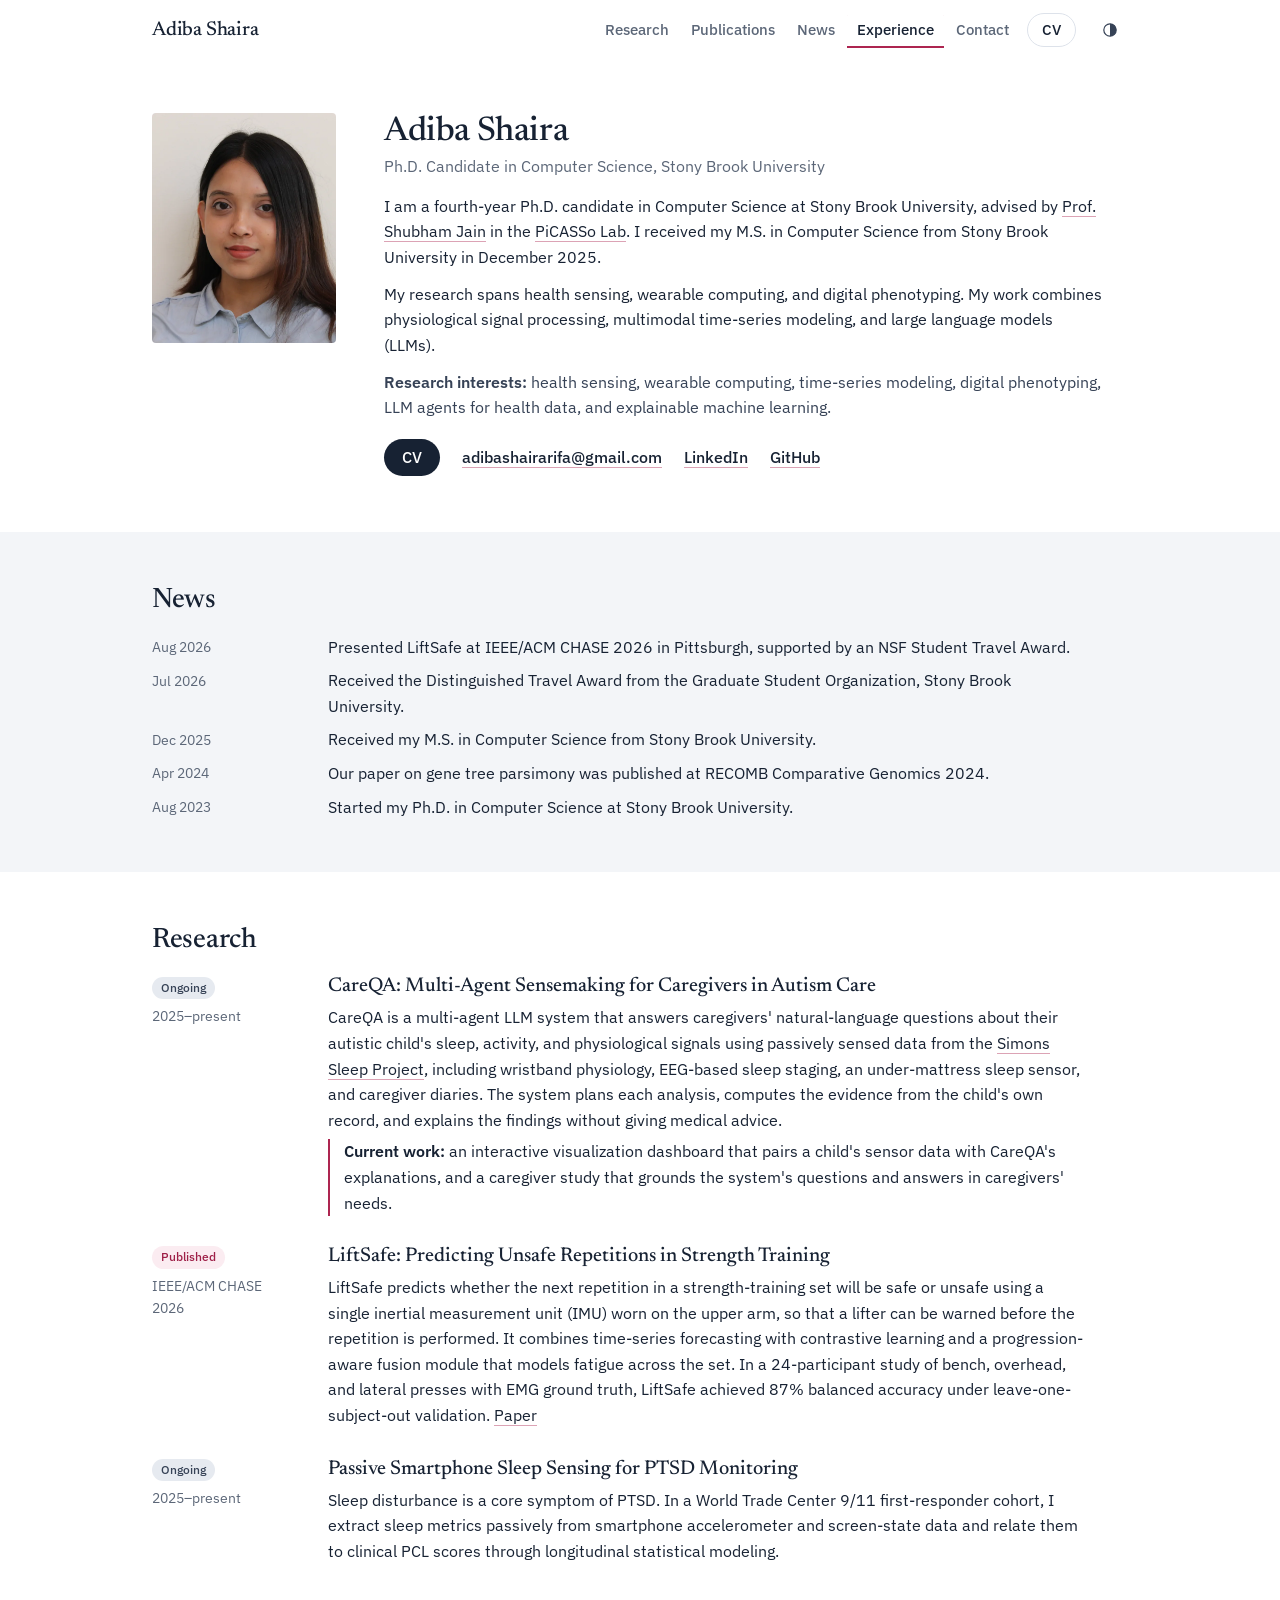
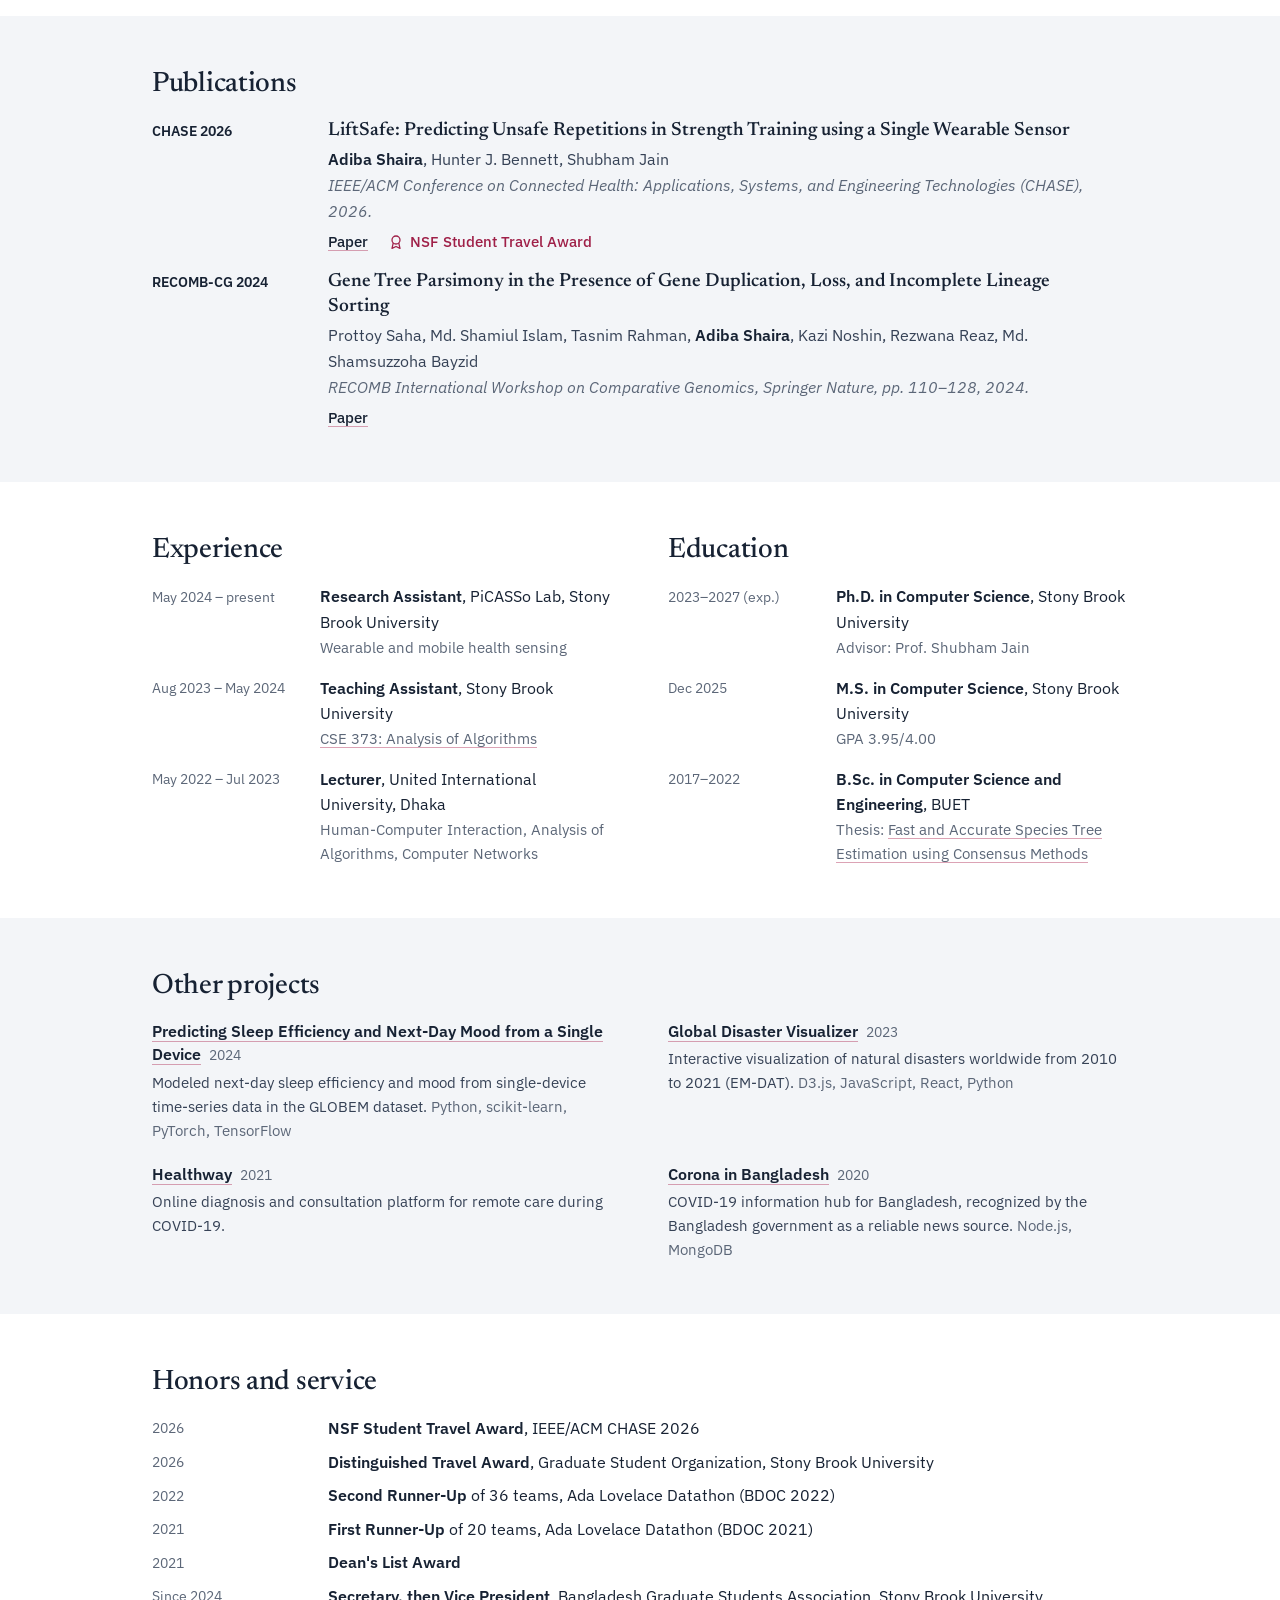
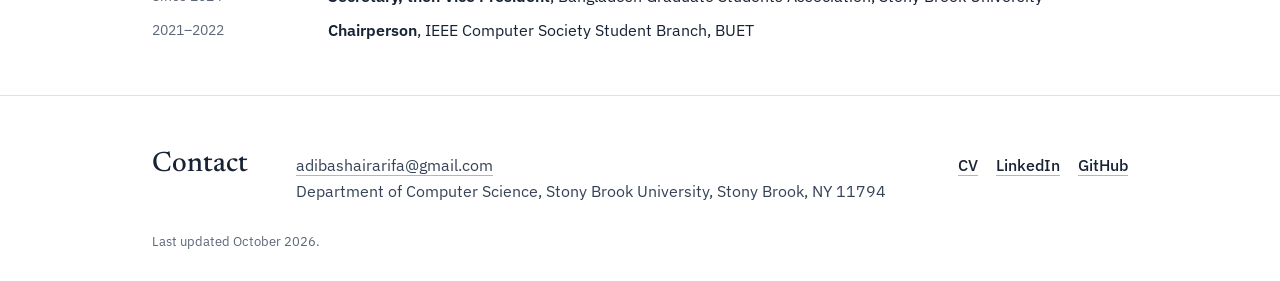
==== commit 41e24409: "Remove the Skills section and shorten the intro Co-Authored-By: Claude Opus 5.5 <noreply@anthropic.c" ====
--- a/index.html
+++ b/index.html
@@ -112,7 +112,7 @@
         </div>
         <div class="intro__bio">
           <p>I am a fourth-year Ph.D. candidate in Computer Science at Stony Brook University, advised by <a href="https://www3.cs.stonybrook.edu/~jain/">Prof. Shubham Jain</a> in the <a href="https://picasso.cs.stonybrook.edu/">PiCASSo Lab</a>. I received my M.S. in Computer Science from Stony Brook University in December 2025.</p>
-          <p>My research spans health sensing, wearable computing, and digital phenotyping. I develop machine learning methods that turn passively collected data from wearables and smartphones into meaningful measures of health and behavior, with applications in physical performance, sleep, and mental health. My work combines physiological signal processing, multimodal time-series modeling, and large language models (LLMs).</p>
+          <p>My research spans health sensing, wearable computing, and digital phenotyping. My work combines physiological signal processing, multimodal time-series modeling, and large language models (LLMs).</p>
           <p class="intro__interests"><strong>Research interests:</strong> health sensing, wearable computing, time-series modeling, digital phenotyping, LLM agents for health data, and explainable machine learning.</p>
         </div>
         <ul class="intro__links">
@@ -301,61 +301,38 @@
     </section>
 
     <section class="section" id="honors" aria-labelledby="honors-title">
-      <div class="container split">
-        <div>
-          <h2 class="section-title" id="honors-title">Honors and service</h2>
-          <ul class="rows rows--tight rows--short-meta rows--dates">
-            <li class="row">
-              <p class="row__meta">2026</p>
-              <p class="row__body"><strong>NSF Student Travel Award</strong>, IEEE/ACM CHASE 2026</p>
-            </li>
-            <li class="row">
-              <p class="row__meta">2026</p>
-              <p class="row__body"><strong>Distinguished Travel Award</strong>, Graduate Student Organization, Stony Brook University</p>
-            </li>
-            <li class="row">
-              <p class="row__meta">2022</p>
-              <p class="row__body"><strong>Second Runner-Up</strong> of 36 teams, Ada Lovelace Datathon (BDOC 2022)</p>
-            </li>
-            <li class="row">
-              <p class="row__meta">2021</p>
-              <p class="row__body"><strong>First Runner-Up</strong> of 20 teams, Ada Lovelace Datathon (BDOC 2021)</p>
-            </li>
-            <li class="row">
-              <p class="row__meta">2021</p>
-              <p class="row__body"><strong>Dean's List Award</strong></p>
-            </li>
-            <li class="row">
-              <p class="row__meta">Since 2024</p>
-              <p class="row__body"><strong>Secretary, then Vice President</strong>, Bangladesh Graduate Students Association, Stony Brook University</p>
-            </li>
-            <li class="row">
-              <p class="row__meta">2021&ndash;2022</p>
-              <p class="row__body"><strong>Chairperson</strong>, IEEE Computer Society Student Branch, BUET</p>
-            </li>
-          </ul>
-        </div>
-        <div>
-          <h2 class="section-title" id="skills">Skills</h2>
-          <dl class="rows rows--tight skills">
-            <div class="row">
-              <dt class="row__meta">Languages</dt>
-              <dd class="row__body">Python, Java, C/C++, SQL, JavaScript</dd>
-            </div>
-            <div class="row">
-              <dt class="row__meta">Machine learning</dt>
-              <dd class="row__body">PyTorch, TensorFlow, Keras, scikit-learn, Hugging Face Transformers, SHAP, LLMs and multi-agent LLM systems, RAG</dd>
-            </div>
-            <div class="row">
-              <dt class="row__meta">Sensing and data</dt>
-              <dd class="row__body">IMU processing, physiological signals (PPG, EDA, EEG), OpenCV, MATLAB, pandas, NumPy</dd>
-            </div>
-            <div class="row">
-              <dt class="row__meta">Tools</dt>
-              <dd class="row__body">Git, Jupyter, Wireshark, Django, Bootstrap, MySQL, MongoDB</dd>
-            </div>
-          </dl>
-        </div>
+      <div class="container">
+        <h2 class="section-title" id="honors-title">Honors and service</h2>
+        <ul class="rows rows--tight rows--dates">
+          <li class="row">
+            <p class="row__meta">2026</p>
+            <p class="row__body"><strong>NSF Student Travel Award</strong>, IEEE/ACM CHASE 2026</p>
+          </li>
+          <li class="row">
+            <p class="row__meta">2026</p>
+            <p class="row__body"><strong>Distinguished Travel Award</strong>, Graduate Student Organization, Stony Brook University</p>
+          </li>
+          <li class="row">
+            <p class="row__meta">2022</p>
+            <p class="row__body"><strong>Second Runner-Up</strong> of 36 teams, Ada Lovelace Datathon (BDOC 2022)</p>
+          </li>
+          <li class="row">
+            <p class="row__meta">2021</p>
+            <p class="row__body"><strong>First Runner-Up</strong> of 20 teams, Ada Lovelace Datathon (BDOC 2021)</p>
+          </li>
+          <li class="row">
+            <p class="row__meta">2021</p>
+            <p class="row__body"><strong>Dean's List Award</strong></p>
+          </li>
+          <li class="row">
+            <p class="row__meta">Since 2024</p>
+            <p class="row__body"><strong>Secretary, then Vice President</strong>, Bangladesh Graduate Students Association, Stony Brook University</p>
+          </li>
+          <li class="row">
+            <p class="row__meta">2021&ndash;2022</p>
+            <p class="row__body"><strong>Chairperson</strong>, IEEE Computer Society Student Branch, BUET</p>
+          </li>
+        </ul>
       </div>
     </section>
   </main>
